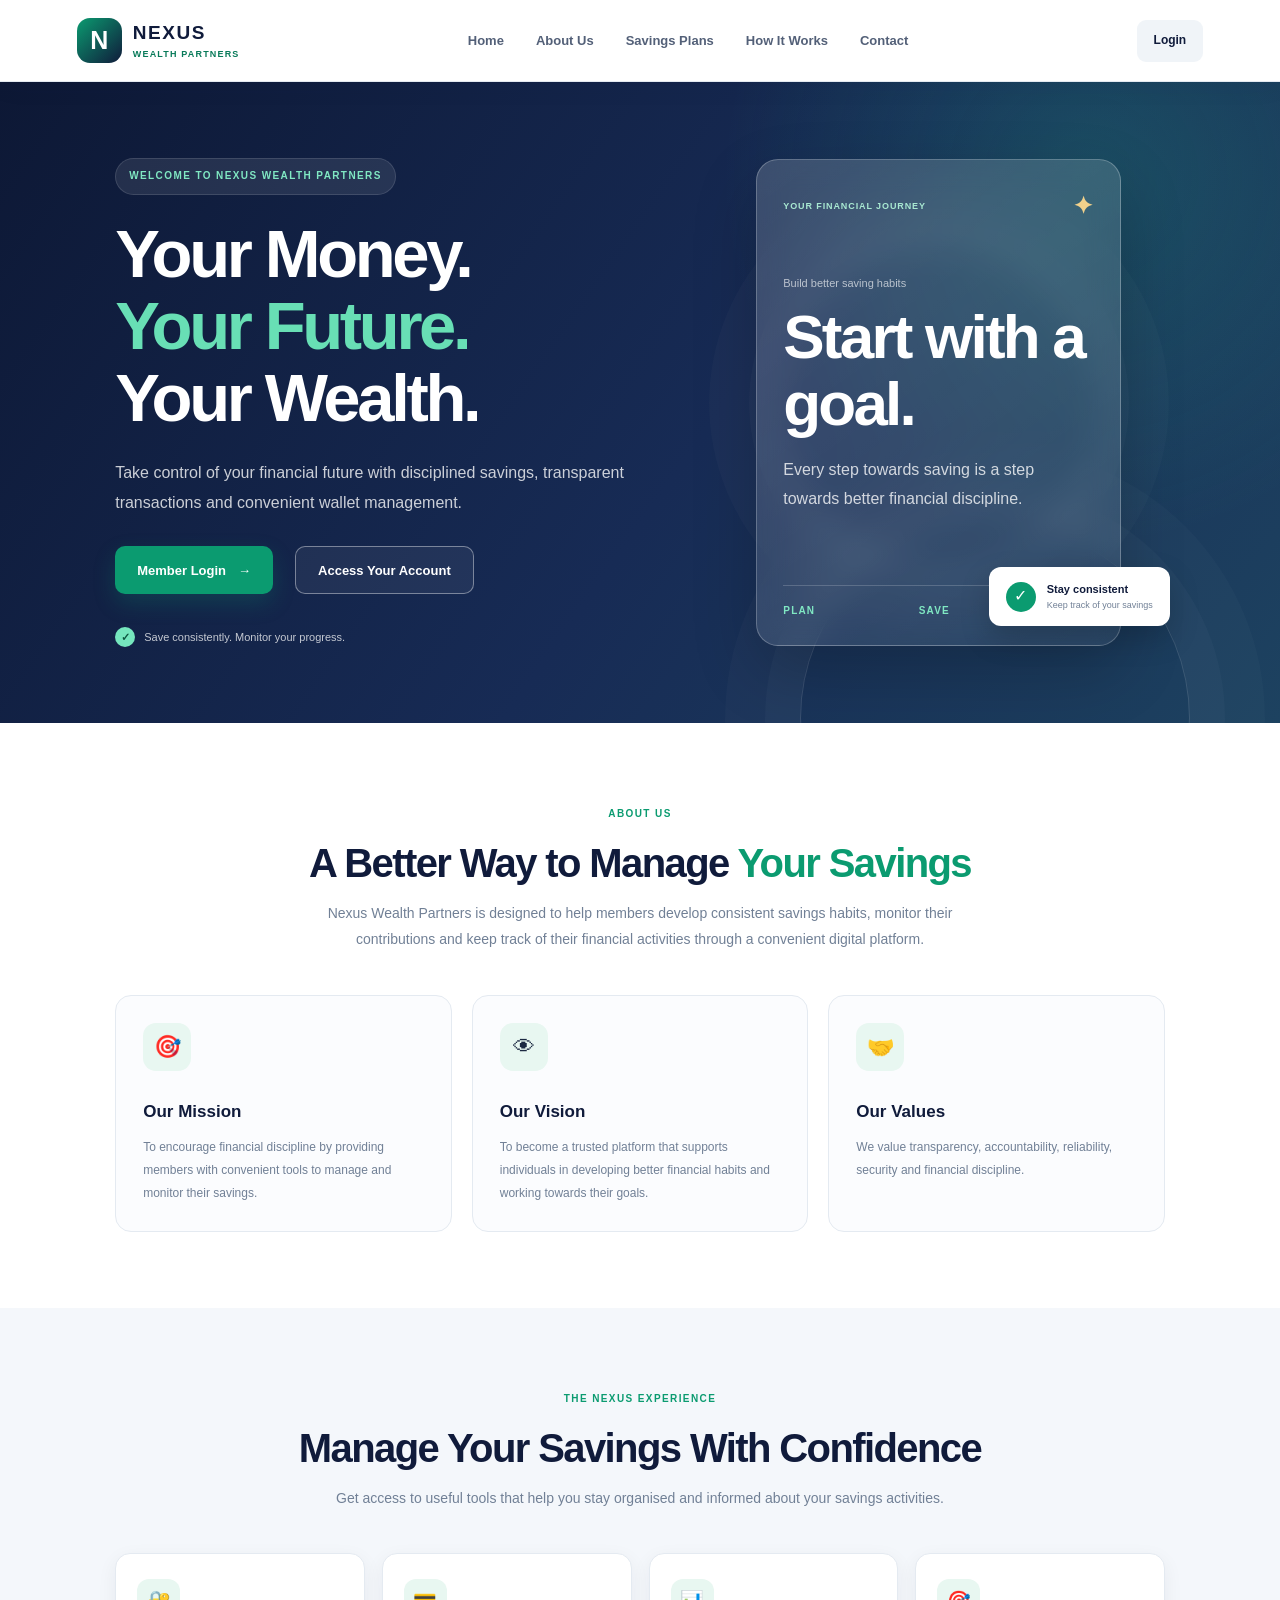
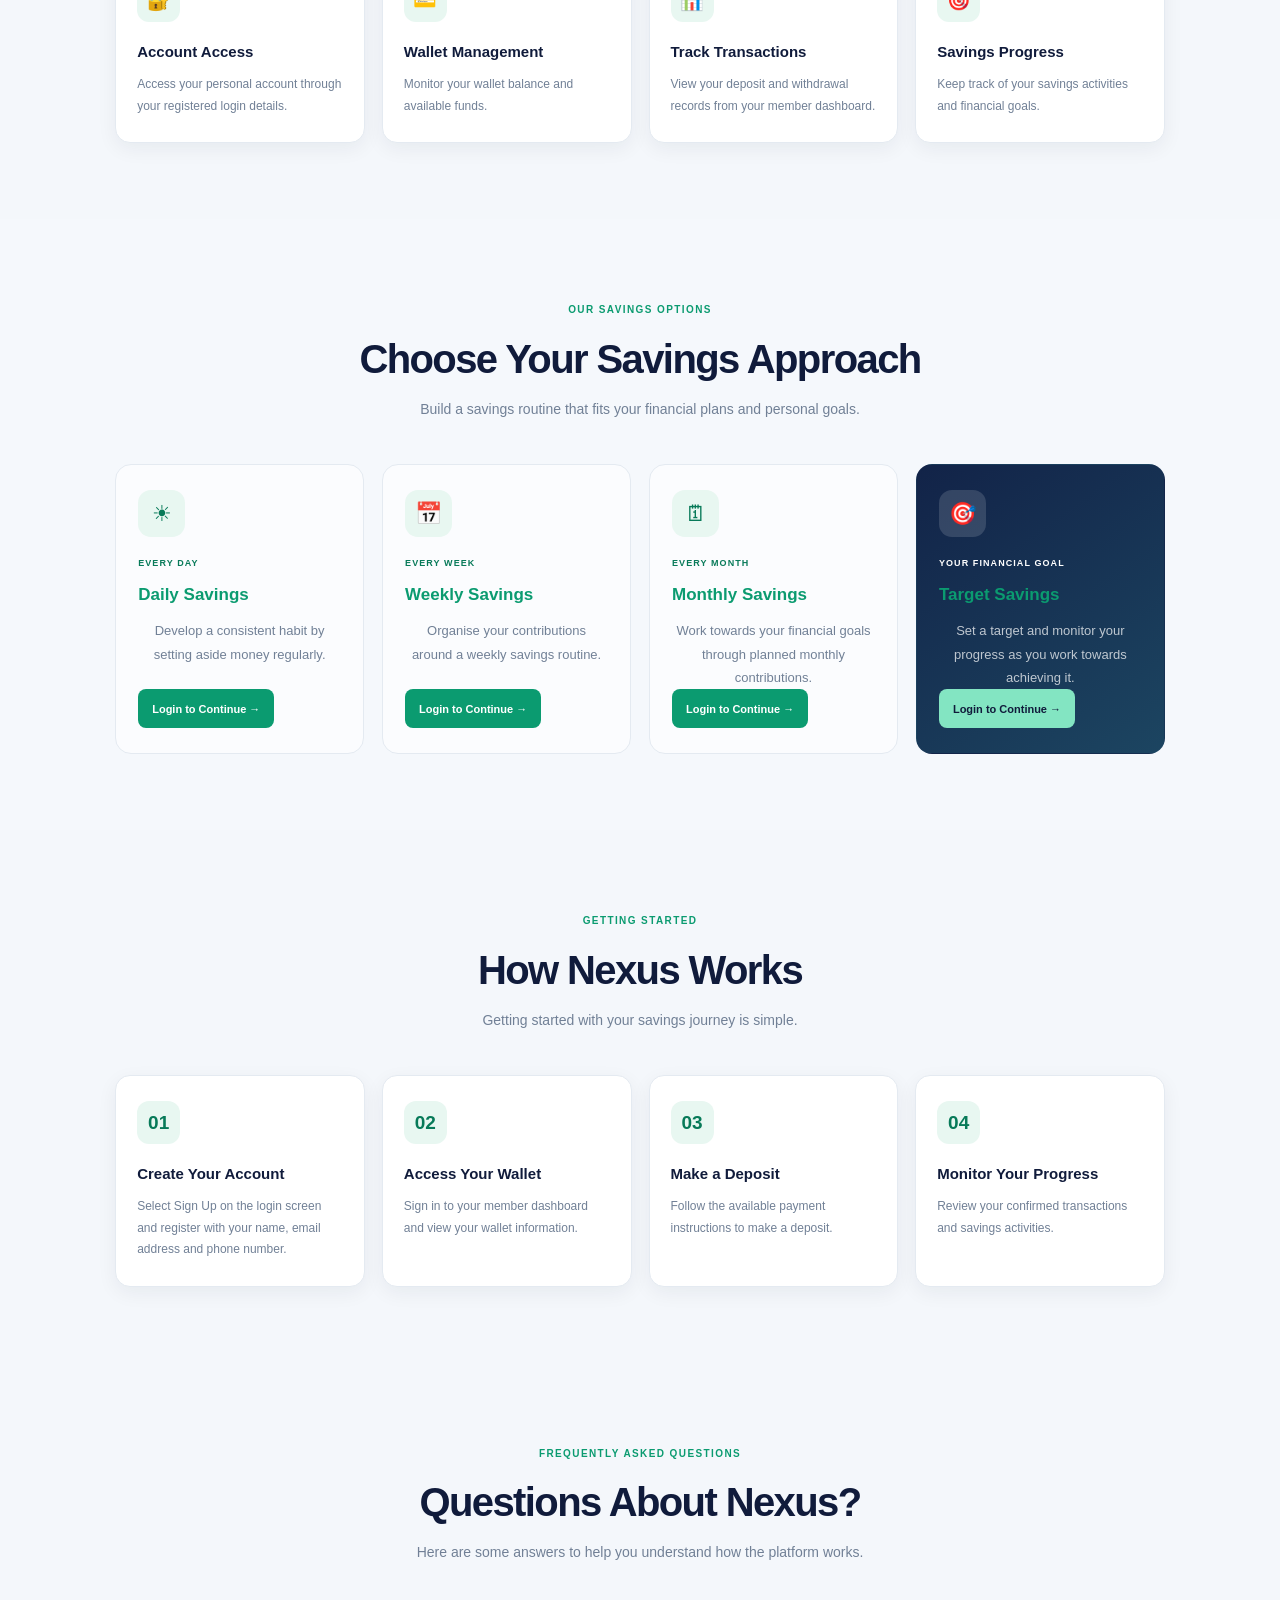
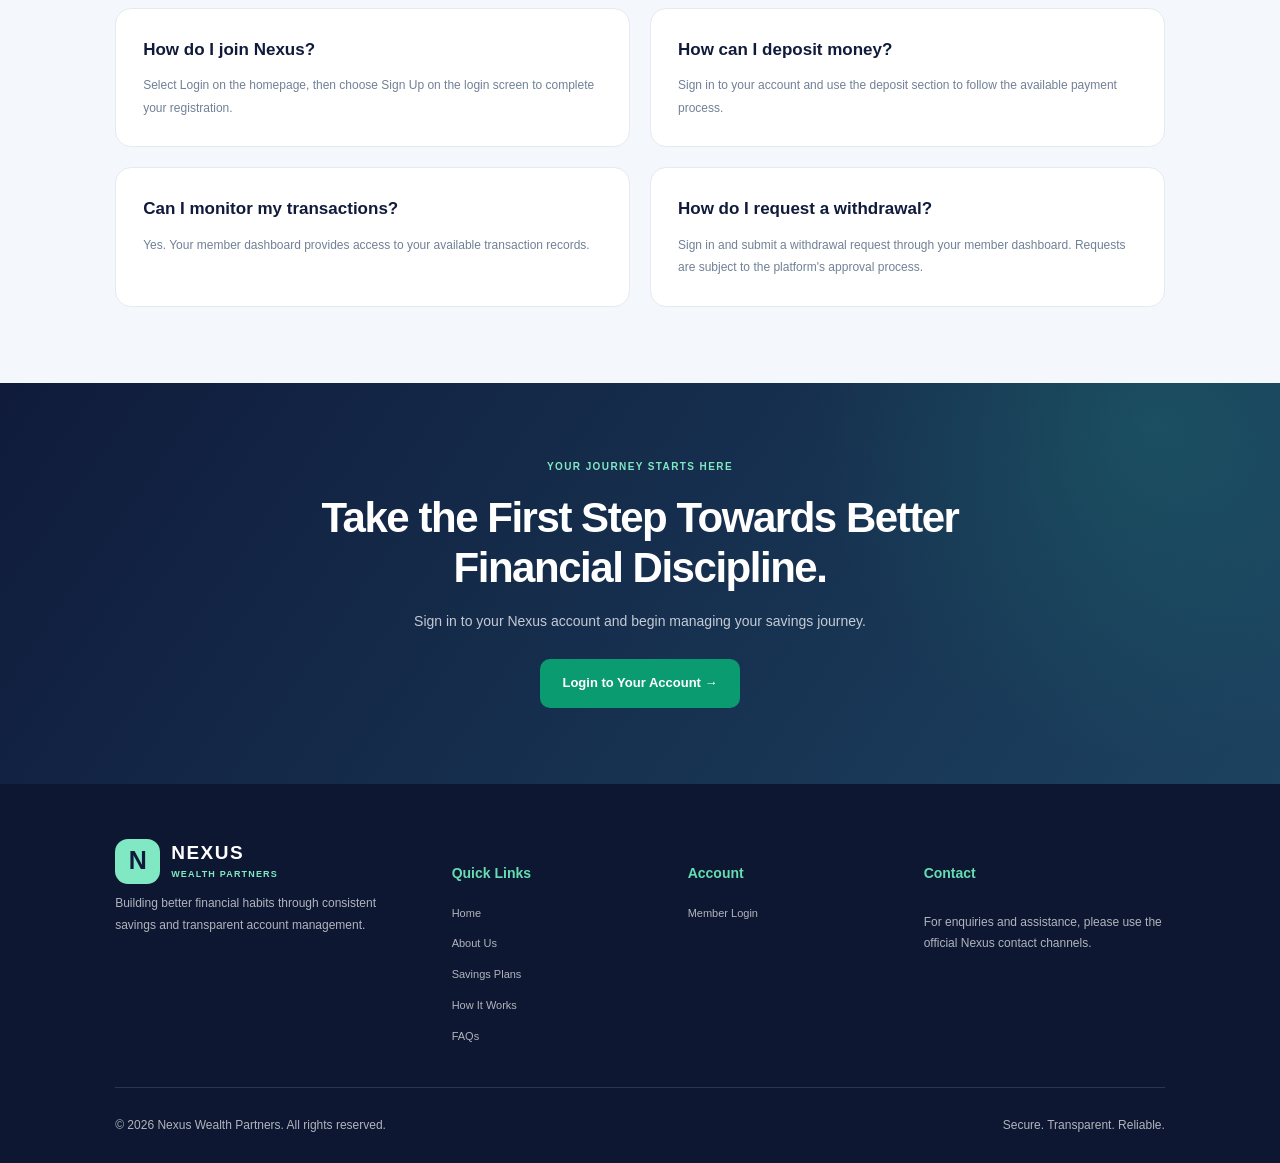
==== index.html @ 266c2ddf "Update index.html" ====
<!DOCTYPE html>
<html lang="en">

<head>
    <meta charset="UTF-8">
    <meta name="viewport" content="width=device-width, initial-scale=1.0">

    <meta name="description" content="Nexus Wealth Partners helps members develop disciplined savings habits, manage their wallets and monitor their financial progress.">

    <meta name="theme-color" content="#087443">

    <title>Nexus Wealth Partners | Build Your Financial Future</title>

    <link rel="stylesheet" href="style.css">
</head>

<body>

    <!-- HEADER -->

    <header id="websiteHeader" class="public-header">

        <div class="brand-area">

            <a href="#home" class="brand-logo">
                <span class="brand-symbol">N</span>

                <span class="brand-text">
                    <strong>NEXUS</strong>
                    <small>WEALTH PARTNERS</small>
                </span>
            </a>

        </div>

        <nav class="public-navigation" aria-label="Main Navigation">

            <ul>
                <li><a href="#home">Home</a></li>
                <li><a href="#about">About Us</a></li>
                <li><a href="#savings">Savings Plans</a></li>
                <li><a href="#how-it-works">How It Works</a></li>
                <li><a href="#contact">Contact</a></li>
            </ul>

        </nav>

        <div class="header-actions">

            <a href="account.html#login" class="header-login">
                Login
            </a>

        </div>

    </header>


    <main id="publicMain">

        <!-- HERO SECTION -->

        <section id="home" class="hero-section">

            <div class="hero-content">

                <span class="hero-label">
                    WELCOME TO NEXUS WEALTH PARTNERS
                </span>

                <h1>
                    Your Money.
                    <span>Your Future.</span>
                    Your Wealth.
                </h1>

                <p class="hero-description">
                    Take control of your financial future with
                    disciplined savings, transparent transactions
                    and convenient wallet management.
                </p>

                <div class="hero-actions">

                    <a href="account.html#login"
                       class="hero-primary-btn">
                        Member Login <span>→</span>
                    </a>

                    <a href="account.html#login"
                       class="hero-secondary-btn">
                        Access Your Account
                    </a>

                </div>

                <div class="hero-trust-text">
                    <span>✓</span>
                    Save consistently. Monitor your progress.
                </div>

            </div>


            <div class="hero-visual">

                <div class="hero-decoration"></div>

                <div class="hero-finance-card">

                    <div class="finance-card-top">
                        <span>YOUR FINANCIAL JOURNEY</span>
                        <span class="finance-card-icon">✦</span>
                    </div>

                    <div class="finance-card-main">

                        <span>Build better saving habits</span>

                        <h2>Start with a goal.</h2>

                        <p>
                            Every step towards saving is a step
                            towards better financial discipline.
                        </p>

                    </div>

                    <div class="finance-card-bottom">
                        <span>PLAN</span>
                        <span>SAVE</span>
                        <span>TRACK</span>
                    </div>

                </div>

                <div class="hero-floating-note">

                    <span>✓</span>

                    <div>
                        <strong>Stay consistent</strong>
                        <small>Keep track of your savings</small>
                    </div>

                </div>

            </div>

        </section>


        <!-- ABOUT US -->

        <section id="about" class="about-section">

            <div class="section-heading">

                <span class="section-label">ABOUT US</span>

                <h2>
                    A Better Way to Manage
                    <span>Your Savings</span>
                </h2>

                <p>
                    Nexus Wealth Partners is designed to help members
                    develop consistent savings habits, monitor their
                    contributions and keep track of their financial
                    activities through a convenient digital platform.
                </p>

            </div>


            <div class="about-content">

                <article class="about-feature">

                    <div class="feature-icon">🎯</div>

                    <h3>Our Mission</h3>

                    <p>
                        To encourage financial discipline by providing
                        members with convenient tools to manage and
                        monitor their savings.
                    </p>

                </article>


                <article class="about-feature">

                    <div class="feature-icon">👁</div>

                    <h3>Our Vision</h3>

                    <p>
                        To become a trusted platform that supports
                        individuals in developing better financial
                        habits and working towards their goals.
                    </p>

                </article>


                <article class="about-feature">

                    <div class="feature-icon">🤝</div>

                    <h3>Our Values</h3>

                    <p>
                        We value transparency, accountability,
                        reliability, security and financial discipline.
                    </p>

                </article>

            </div>

        </section>


        <!-- WHY CHOOSE NEXUS -->

        <section class="why-nexus-section">

            <div class="section-heading">

                <span class="section-label">
                    THE NEXUS EXPERIENCE
                </span>

                <h2>Manage Your Savings With Confidence</h2>

                <p>
                    Get access to useful tools that help you stay
                    organised and informed about your savings activities.
                </p>

            </div>


            <div class="benefits-grid">

                <article class="benefit-card">
                    <span>🔐</span>
                    <h3>Account Access</h3>
                    <p>
                        Access your personal account through your
                        registered login details.
                    </p>
                </article>


                <article class="benefit-card">
                    <span>💳</span>
                    <h3>Wallet Management</h3>
                    <p>
                        Monitor your wallet balance and available funds.
                    </p>
                </article>


                <article class="benefit-card">
                    <span>📊</span>
                    <h3>Track Transactions</h3>
                    <p>
                        View your deposit and withdrawal records
                        from your member dashboard.
                    </p>
                </article>


                <article class="benefit-card">
                    <span>🎯</span>
                    <h3>Savings Progress</h3>
                    <p>
                        Keep track of your savings activities and
                        financial goals.
                    </p>
                </article>

            </div>

        </section>


        <!-- SAVINGS PLANS -->

        <section id="savings" class="savings-section">

            <div class="section-heading">

                <span class="section-label">
                    OUR SAVINGS OPTIONS
                </span>

                <h2>Choose Your Savings Approach</h2>

                <p>
                    Build a savings routine that fits your financial
                    plans and personal goals.
                </p>

            </div>


            <div class="savings-plans-grid">

                <article class="savings-plan-card">

                    <div class="plan-icon">☀</div>

                    <span class="plan-frequency">EVERY DAY</span>

                    <h3>Daily Savings</h3>

                    <p>
                        Develop a consistent habit by setting aside
                        money regularly.
                    </p>

                    <a href="account.html#login">
                        Login to Continue →
                    </a>

                </article>


                <article class="savings-plan-card">

                    <div class="plan-icon">📅</div>

                    <span class="plan-frequency">EVERY WEEK</span>

                    <h3>Weekly Savings</h3>

                    <p>
                        Organise your contributions around a
                        weekly savings routine.
                    </p>

                    <a href="account.html#login">
                        Login to Continue →
                    </a>

                </article>


                <article class="savings-plan-card">

                    <div class="plan-icon">🗓</div>

                    <span class="plan-frequency">EVERY MONTH</span>

                    <h3>Monthly Savings</h3>

                    <p>
                        Work towards your financial goals through
                        planned monthly contributions.
                    </p>

                    <a href="account.html#login">
                        Login to Continue →
                    </a>

                </article>


                <article class="savings-plan-card featured-plan">

                    <div class="plan-icon">🎯</div>

                    <span class="plan-frequency">
                        YOUR FINANCIAL GOAL
                    </span>

                    <h3>Target Savings</h3>

                    <p>
                        Set a target and monitor your progress
                        as you work towards achieving it.
                    </p>

                    <a href="account.html#login">
                        Login to Continue →
                    </a>

                </article>

            </div>

        </section>


        <!-- HOW IT WORKS -->

        <section id="how-it-works" class="why-nexus-section">

            <div class="section-heading">

                <span class="section-label">GETTING STARTED</span>

                <h2>How Nexus Works</h2>

                <p>
                    Getting started with your savings journey
                    is simple.
                </p>

            </div>


            <div class="benefits-grid">

                <article class="benefit-card">
                    <span>01</span>
                    <h3>Create Your Account</h3>
                    <p>
                        Select Sign Up on the login screen and
                        register with your name, email address
                        and phone number.
                    </p>
                </article>


                <article class="benefit-card">
                    <span>02</span>
                    <h3>Access Your Wallet</h3>
                    <p>
                        Sign in to your member dashboard and
                        view your wallet information.
                    </p>
                </article>


                <article class="benefit-card">
                    <span>03</span>
                    <h3>Make a Deposit</h3>
                    <p>
                        Follow the available payment instructions
                        to make a deposit.
                    </p>
                </article>


                <article class="benefit-card">
                    <span>04</span>
                    <h3>Monitor Your Progress</h3>
                    <p>
                        Review your confirmed transactions and
                        savings activities.
                    </p>
                </article>

            </div>

        </section>


        <!-- FAQ SECTION -->

        <section id="faq" class="about-section">

            <div class="section-heading">

                <span class="section-label">
                    FREQUENTLY ASKED QUESTIONS
                </span>

                <h2>Questions About Nexus?</h2>

                <p>
                    Here are some answers to help you understand
                    how the platform works.
                </p>

            </div>


            <div class="about-content">

                <article class="about-feature">
                    <h3>How do I join Nexus?</h3>
                    <p>
                        Select Login on the homepage, then choose
                        Sign Up on the login screen to complete
                        your registration.
                    </p>
                </article>


                <article class="about-feature">
                    <h3>How can I deposit money?</h3>
                    <p>
                        Sign in to your account and use the deposit
                        section to follow the available payment process.
                    </p>
                </article>


                <article class="about-feature">
                    <h3>Can I monitor my transactions?</h3>
                    <p>
                        Yes. Your member dashboard provides access
                        to your available transaction records.
                    </p>
                </article>


                <article class="about-feature">
                    <h3>How do I request a withdrawal?</h3>
                    <p>
                        Sign in and submit a withdrawal request
                        through your member dashboard. Requests
                        are subject to the platform's approval process.
                    </p>
                </article>

            </div>

        </section>


        <!-- FINAL CALL TO ACTION -->

        <section class="final-cta-section">

            <span class="section-label">
                YOUR JOURNEY STARTS HERE
            </span>

            <h2>
                Take the First Step Towards
                Better Financial Discipline.
            </h2>

            <p>
                Sign in to your Nexus account and begin managing
                your savings journey.
            </p>

            <a href="account.html#login" class="cta-button">
                Login to Your Account →
            </a>

        </section>

    </main>


    <!-- FOOTER -->

    <footer id="websiteFooter" class="public-footer">

        <div class="footer-main">

            <div class="footer-brand">

                <a href="#home" class="brand-logo footer-logo">

                    <span class="brand-symbol">N</span>

                    <span class="brand-text">
                        <strong>NEXUS</strong>
                        <small>WEALTH PARTNERS</small>
                    </span>

                </a>

                <p>
                    Building better financial habits through
                    consistent savings and transparent account
                    management.
                </p>

            </div>


            <div class="footer-links">

                <h3>Quick Links</h3>

                <a href="#home">Home</a>
                <a href="#about">About Us</a>
                <a href="#savings">Savings Plans</a>
                <a href="#how-it-works">How It Works</a>
                <a href="#faq">FAQs</a>

            </div>


            <div class="footer-links">

                <h3>Account</h3>

                <a href="account.html#login">Member Login</a>

            </div>


            <div class="footer-links">

                <h3 id="contact">Contact</h3>

                <p>
                    For enquiries and assistance, please use
                    the official Nexus contact channels.
                </p>

            </div>

        </div>


        <div class="footer-bottom">

            <p>
                &copy; 2026 Nexus Wealth Partners.
                All rights reserved.
            </p>

            <p>Secure. Transparent. Reliable.</p>

        </div>

    </footer>

</body>
</html>
---- style.css ----
/* =========================================================
   NEXUS WEALTH PARTNERS
   COMPLETE ORGANIZED RESPONSIVE STYLESHEET
========================================================= */


/* =========================================================
   1. GLOBAL VARIABLES
========================================================= */

:root {
    --navy: #101b3b;
    --navy-2: #172852;
    --navy-3: #223967;

    --green: #0b9b70;
    --green-dark: #087a59;
    --green-soft: #e8f7f1;

    --gold: #d7ad5b;

    --page: #f4f7fb;
    --white: #ffffff;
    --ink: #1c2942;
    --muted: #718096;
    --line: #e4eaf1;
    --danger: #d94b55;

    --shadow: 0 14px 38px rgba(16, 27, 59, .08);
    --shadow-soft: 0 6px 20px rgba(16, 27, 59, .06);

    --radius: 18px;
}


/* =========================================================
   2. GLOBAL RESET AND BASE STYLES
========================================================= */

*,
*::before,
*::after {
    box-sizing: border-box;
    margin: 0;
    padding: 0;
}

html {
    width: 100%;
    max-width: 100%;
    scroll-behavior: smooth;
    scroll-padding-top: 100px;
    overflow-x: hidden;
}

body {
    width: 100%;
    max-width: 100%;
    min-width: 320px;

    font-family: Inter, "Segoe UI", Arial, sans-serif;
    color: var(--ink);
    background: var(--page);
    line-height: 1.65;

    overflow-x: hidden;
}

a {
    color: inherit;
    text-decoration: none;
}

button,
input,
select,
textarea {
    font: inherit;
}

button {
    cursor: pointer;
    border: 0;
}

button:disabled {
    opacity: .6;
    cursor: not-allowed;
}

img {
    max-width: 100%;
}

ul {
    padding-left: 20px;
}

:focus-visible {
    outline: 3px solid rgba(11, 155, 112, .28);
    outline-offset: 2px;
}


/* =========================================================
   3. PUBLIC WEBSITE HEADER
========================================================= */

#websiteHeader {
    position: sticky;
    top: 0;
    z-index: 1000;

    display: flex;
    align-items: center;
    justify-content: space-between;

    width: 100%;
    min-height: 82px;
    padding: 14px clamp(20px, 6vw, 88px);

    gap: 28px;

    background: rgba(255, 255, 255, .96);
    border-bottom: 1px solid rgba(228, 234, 241, .9);
    box-shadow: 0 5px 24px rgba(16, 27, 59, .045);

    backdrop-filter: blur(14px);
}

#websiteHeader > div:first-child {
    flex: 0 0 auto;
}

#websiteHeader h1 {
    color: var(--navy);
    font-size: clamp(17px, 2vw, 22px);
    line-height: 1.2;
    font-weight: 850;
    letter-spacing: .035em;
}

#websiteHeader p {
    margin: 5px 0 0;
    color: var(--green);
    font-size: 11px;
    font-weight: 700;
    letter-spacing: .045em;
}

#websiteHeader nav ul {
    display: flex;
    align-items: center;
    gap: clamp(14px, 2.5vw, 32px);

    list-style: none;
    padding: 0;
}

#websiteHeader nav a {
    color: #536078;
    font-size: 13px;
    font-weight: 700;
    transition: color .2s ease;
}

#websiteHeader nav a:hover {
    color: var(--green);
}


/* =========================================================
   3A. NEXUS PUBLIC HOMEPAGE - COMPLETE DESIGN
========================================================= */

/* PUBLIC HEADER */

#websiteHeader.public-header {
    position: sticky;
    top: 0;
    z-index: 1000;

    display: flex;
    align-items: center;
    justify-content: space-between;

    width: 100%;
    min-height: 82px;
    padding: 12px clamp(18px, 6vw, 90px);

    gap: 25px;

    background: rgba(255, 255, 255, .97);
    border-bottom: 1px solid var(--line);
    box-shadow: 0 5px 24px rgba(16, 27, 59, .05);

    backdrop-filter: blur(14px);
}

.brand-area,
.brand-logo {
    display: flex;
    align-items: center;
}

.brand-logo {
    gap: 11px;
    flex-shrink: 0;
}

.brand-symbol {
    display: flex;
    align-items: center;
    justify-content: center;

    width: 45px;
    height: 45px;

    color: white;
    background: linear-gradient(135deg, var(--green), var(--navy));

    border-radius: 13px;

    font-size: 25px;
    font-weight: 900;
}

.brand-text {
    display: flex;
    flex-direction: column;
    line-height: 1.15;
}

.brand-text strong {
    color: var(--navy);
    font-size: 19px;
    font-weight: 900;
    letter-spacing: .08em;
}

.brand-text small {
    margin-top: 5px;
    color: var(--green-dark);
    font-size: 9px;
    font-weight: 800;
    letter-spacing: .13em;
}

.public-navigation {
    display: flex;
    align-items: center;
}

.public-navigation ul {
    display: flex;
    align-items: center;
    gap: clamp(13px, 2vw, 27px);

    padding: 0;
    margin: 0;
    list-style: none;
}

.public-navigation a {
    color: #536078;
    font-size: 12px;
    font-weight: 750;
    transition: color .2s ease;
}

.public-navigation a:hover {
    color: var(--green);
}

.header-actions {
    display: flex;
    align-items: center;
    gap: 10px;
}

.header-actions a {
    display: inline-flex;
    align-items: center;
    justify-content: center;

    min-height: 42px;
    padding: 10px 17px;

    border-radius: 9px;

    font-size: 12px;
    font-weight: 800;

    transition: .2s ease;
}

.header-login {
    color: var(--navy);
    background: #f0f4f8;
}

.header-register {
    color: white;
    background: var(--green);
    box-shadow: 0 5px 15px rgba(11, 155, 112, .18);
}

.header-register:hover {
    background: var(--green-dark);
    transform: translateY(-2px);
}

/* HERO */

#publicMain {
    width: 100%;
}

#publicMain > .hero-section {
    position: relative;
    isolation: isolate;
    overflow: hidden;

    display: grid;
    grid-template-columns: minmax(0, 1.1fr) minmax(300px, .9fr);

    align-items: center;

    gap: 45px;

    min-height: 590px;
    padding: 80px clamp(25px, 9vw, 140px);

    background:
        radial-gradient(circle at 85% 15%, rgba(36, 190, 143, .2), transparent 30%),
        linear-gradient(125deg, #0d1835, #172b55 55%, #1d4260);
}

.hero-content {
    position: relative;
    z-index: 2;
    max-width: 650px;
}

.hero-label,
.section-label {
    display: inline-block;

    color: var(--green);
    font-size: 10px;
    font-weight: 900;
    letter-spacing: .14em;
}

.hero-label {
    padding: 9px 13px;
    margin-bottom: 23px;

    color: #80e8c3;
    background: rgba(255, 255, 255, .09);

    border: 1px solid rgba(255, 255, 255, .12);
    border-radius: 30px;
}

.hero-content h1 {
    color: white;
    font-size: clamp(39px, 5.3vw, 67px);
    line-height: 1.08;
    letter-spacing: -.05em;
    font-weight: 900;
}

.hero-content h1 span {
    display: block;
    color: #68dfb5;
}

.hero-description {
    max-width: 550px;
    margin: 23px 0 28px;

    color: rgba(255, 255, 255, .76);
    font-size: 15px;
    line-height: 1.9;
}

.hero-actions {
    display: flex;
    flex-wrap: wrap;
    gap: 12px;
}

.hero-actions a {
    display: inline-flex;
    align-items: center;
    justify-content: center;

    min-height: 49px;
    padding: 12px 21px;

    border-radius: 10px;

    font-size: 13px;
    font-weight: 850;

    transition: .2s ease;
}

.hero-primary-btn {
    color: white;
    background: var(--green);
    box-shadow: 0 8px 20px rgba(11, 155, 112, .25);
}

.hero-primary-btn span {
    margin-left: 12px;
}

.hero-secondary-btn {
    color: white;
    background: rgba(255, 255, 255, .07);
    border: 1px solid rgba(255, 255, 255, .35);
}

.hero-actions a:hover {
    transform: translateY(-3px);
}

.hero-trust-text {
    display: flex;
    align-items: center;
    gap: 9px;

    margin-top: 25px;

    color: rgba(255, 255, 255, .75);
    font-size: 11px;
}

.hero-trust-text span {
    display: grid;
    place-items: center;

    width: 20px;
    height: 20px;

    color: #0c543e;
    background: #75e6bd;
    border-radius: 50%;

    font-weight: 900;
}

.hero-visual {
    position: relative;

    display: flex;
    align-items: center;
    justify-content: center;

    min-height: 350px;
}

.hero-decoration {
    position: absolute;

    width: 310px;
    height: 310px;

    border: 1px solid rgba(255, 255, 255, .13);
    border-radius: 50%;

    box-shadow:
        0 0 0 35px rgba(255, 255, 255, .025),
        0 0 0 75px rgba(255, 255, 255, .018);
}

.hero-finance-card {
    position: relative;
    z-index: 2;

    width: min(100%, 365px);
    padding: 26px;

    color: white;
    background: linear-gradient(145deg, rgba(255,255,255,.17), rgba(255,255,255,.07));

    border: 1px solid rgba(255,255,255,.25);
    border-radius: 22px;

    box-shadow: 0 25px 65px rgba(0,0,0,.2);
    backdrop-filter: blur(15px);
}

.finance-card-top,
.finance-card-bottom {
    display: flex;
    align-items: center;
    justify-content: space-between;
    gap: 10px;
}

.finance-card-top {
    color: #a9e9d2;
    font-size: 9px;
    font-weight: 850;
    letter-spacing: .1em;
}

.finance-card-icon {
    color: #f2d18b;
    font-size: 24px;
}

.finance-card-main {
    padding: 43px 0;
}

.finance-card-main > span {
    color: rgba(255,255,255,.65);
    font-size: 11px;
}

.finance-card-main h2 {
    margin: 9px 0;
    color: white;
    font-size: 27px;
}

.finance-card-main p {
    color: rgba(255,255,255,.72);
    font-size: 12px;
    line-height: 1.8;
}

.finance-card-bottom {
    padding-top: 17px;
    border-top: 1px solid rgba(255,255,255,.18);

    color: #80e8c3;
    font-size: 10px;
    font-weight: 850;
    letter-spacing: .12em;
}

.hero-floating-note {
    position: absolute;
    z-index: 3;

    right: -5px;
    bottom: 20px;

    display: flex;
    align-items: center;
    gap: 11px;

    padding: 13px 17px;

    color: var(--navy);
    background: white;

    border-radius: 12px;
    box-shadow: 0 12px 30px rgba(0,0,0,.18);
}

.hero-floating-note > span {
    display: grid;
    place-items: center;

    width: 30px;
    height: 30px;

    color: white;
    background: var(--green);
    border-radius: 50%;
}

.hero-floating-note div {
    display: flex;
    flex-direction: column;
}

.hero-floating-note strong {
    font-size: 11px;
}

.hero-floating-note small {
    color: var(--muted);
    font-size: 9px;
}

/* SHARED SECTION HEADINGS */

#publicMain > section:not(.hero-section) {
    padding: 85px clamp(22px, 9vw, 140px);
}

.section-heading {
    max-width: 760px;
    margin: 0 auto 42px;
    text-align: center;
}

.section-heading h2 {
    margin: 13px 0;

    color: var(--navy);
    font-size: clamp(27px, 3.5vw, 40px);
    line-height: 1.2;
    letter-spacing: -.04em;
}

.section-heading h2 span {
    color: var(--green);
}

.section-heading p {
    max-width: 680px;
    margin: 0 auto;

    color: var(--muted);
    font-size: 14px;
    line-height: 1.9;
}

/* ABOUT */

.about-section {
    background: white;
}

.about-content {
    display: grid;
    grid-template-columns: repeat(3, minmax(0, 1fr));
    gap: 20px;
}

.about-feature {
    padding: 27px;

    background: #fbfcfe;
    border: 1px solid var(--line);
    border-radius: 16px;

    transition: .2s ease;
}

.about-feature:hover {
    transform: translateY(-5px);
    box-shadow: var(--shadow-soft);
}

.feature-icon {
    display: grid;
    place-items: center;

    width: 48px;
    height: 48px;
    margin-bottom: 19px;

    background: var(--green-soft);
    border-radius: 13px;

    font-size: 22px;
}

.about-feature h3 {
    margin-bottom: 10px;
    color: var(--navy);
    font-size: 17px;
}

.about-feature p {
    margin: 0;
    color: var(--muted);
    font-size: 12px;
    line-height: 1.9;
}

/* WHY CHOOSE NEXUS AND HOW IT WORKS */

.why-nexus-section {
    background: #f4f7fb;
}

.benefits-grid {
    display: grid;
    grid-template-columns: repeat(4, minmax(0, 1fr));
    gap: 17px;
}

.benefit-card {
    padding: 25px 21px;

    background: white;
    border: 1px solid var(--line);
    border-radius: 15px;

    box-shadow: var(--shadow-soft);
    transition: .2s ease;
}

.benefit-card:hover {
    transform: translateY(-5px);
    box-shadow: var(--shadow);
}

.benefit-card > span {
    display: grid;
    place-items: center;

    width: 43px;
    height: 43px;
    margin-bottom: 18px;

    color: var(--green-dark);
    background: var(--green-soft);
    border-radius: 12px;

    font-size: 19px;
    font-weight: 900;
}

.benefit-card h3 {
    margin-bottom: 9px;
    color: var(--navy);
    font-size: 15px;
}

.benefit-card p {
    margin: 0;
    color: var(--muted);
    font-size: 12px;
    line-height: 1.8;
}

/* SAVINGS PLANS */

.savings-section {
    background: white;
}

.savings-plans-grid {
    display: grid;
    grid-template-columns: repeat(4, minmax(0, 1fr));
    gap: 18px;
}

.savings-plan-card {
    display: flex;
    flex-direction: column;
    align-items: flex-start;

    min-width: 0;
    min-height: 285px;
    padding: 25px 22px;

    background: #fbfcfe;
    border: 1px solid var(--line);
    border-radius: 16px;

    transition: .22s ease;
}

.savings-plan-card:hover {
    transform: translateY(-6px);
    box-shadow: var(--shadow);
}

.plan-icon {
    display: grid;
    place-items: center;

    width: 47px;
    height: 47px;
    margin-bottom: 19px;

    color: var(--green-dark);
    background: var(--green-soft);
    border-radius: 13px;

    font-size: 22px;
}

.plan-frequency {
    color: var(--green-dark);
    font-size: 9px;
    font-weight: 900;
    letter-spacing: .12em;
}

.savings-plan-card h3 {
    margin: 10px 0;
    color: var(--navy);
    font-size: 17px;
}

.savings-plan-card p {
    flex: 1;
    margin: 0 0 20px;

    color: var(--muted);
    font-size: 12px;
    line-height: 1.8;
}

.savings-plan-card > a {
    display: inline-flex;
    align-items: center;
    justify-content: center;

    min-height: 39px;
    padding: 9px 14px;

    color: white;
    background: var(--green);
    border-radius: 8px;

    font-size: 11px;
    font-weight: 800;
}

.savings-plan-card > a:hover {
    background: var(--green-dark);
}

.featured-plan {
    background: linear-gradient(145deg, #122348, #1c4561);
    border-color: transparent;
}

.featured-plan .plan-frequency,
.featured-plan h3,
.featured-plan p {
    color: white;
}

.featured-plan p {
    color: rgba(255,255,255,.72);
}

.featured-plan .plan-icon {
    color: white;
    background: rgba(255,255,255,.14);
}

.featured-plan > a {
    color: var(--navy);
    background: #83e5c2;
}

/* FAQ */

#faq {
    background: #f4f7fb;
}

#faq .about-content {
    grid-template-columns: repeat(2, minmax(0, 1fr));
}

#faq .about-feature {
    background: white;
}

/* FINAL CALL TO ACTION */

#publicMain > .final-cta-section {
    display: flex;
    flex-direction: column;
    align-items: center;

    text-align: center;

    background:
        radial-gradient(circle at 90% 10%, rgba(36,190,143,.17), transparent 28%),
        linear-gradient(125deg, #101b3b, #1c4260);
}

.final-cta-section .section-label {
    color: #80e8c3;
}

.final-cta-section h2 {
    max-width: 750px;
    margin: 17px 0;

    color: white;
    font-size: clamp(27px, 4vw, 42px);
    line-height: 1.2;
}

.final-cta-section p {
    max-width: 600px;
    margin-bottom: 25px;

    color: rgba(255,255,255,.75);
    font-size: 14px;
}

.cta-button {
    display: inline-flex;
    align-items: center;
    justify-content: center;

    min-height: 49px;
    padding: 13px 22px;

    color: white;
    background: var(--green);
    border-radius: 10px;

    font-size: 13px;
    font-weight: 850;

    transition: .2s ease;
}

.cta-button:hover {
    transform: translateY(-3px);
    background: var(--green-dark);
}

/* PUBLIC FOOTER */

#websiteFooter.public-footer {
    padding: 55px clamp(22px, 9vw, 140px) 20px;
    color: white;
    background: #0d1732;
    text-align: left;
}

.footer-main {
    display: grid;
    grid-template-columns: 1.5fr 1fr 1fr 1.2fr;
    gap: 35px;

    max-width: 1300px;
    margin: 0 auto 40px;
}

.footer-logo .brand-text strong {
    color: white;
}

.footer-logo .brand-text small {
    color: #80e8c3;
}

.footer-logo .brand-symbol {
    color: var(--navy);
    background: #80e8c3;
}

.footer-brand > p {
    max-width: 300px;
    margin-top: 18px;

    color: rgba(255,255,255,.62);
    font-size: 12px;
    line-height: 1.9;
}

.footer-links {
    display: flex;
    flex-direction: column;
    align-items: flex-start;
    gap: 11px;
}

.footer-links h3 {
    margin: 0 0 8px;
    color: #80e8c3;
    font-size: 14px;
}

.footer-links a,
.footer-links p {
    color: rgba(255,255,255,.68);
    font-size: 11px;
    line-height: 1.8;
}

.footer-links a:hover {
    color: #80e8c3;
}

.footer-bottom {
    display: flex;
    justify-content: space-between;
    flex-wrap: wrap;
    gap: 10px;

    max-width: 1300px;
    margin: 0 auto;
    padding-top: 20px;

    border-top: 1px solid rgba(255,255,255,.13);
}

.footer-bottom p {
    margin: 0;
    color: rgba(255,255,255,.55);
    font-size: 10px;
}

/* PUBLIC HOMEPAGE TABLET */

@media screen and (max-width: 1050px) {

    #websiteHeader.public-header {
        flex-wrap: wrap;
        gap: 15px 20px;
    }

    .public-navigation {
        order: 3;
        width: 100%;
        justify-content: center;
    }

    .public-navigation ul {
        flex-wrap: wrap;
        justify-content: center;
    }

    .hero-section {
        gap: 25px;
    }

    .benefits-grid,
    .savings-plans-grid {
        grid-template-columns: repeat(2, minmax(0, 1fr));
    }

    .footer-main {
        grid-template-columns: repeat(2, minmax(0, 1fr));
    }
}

/* PUBLIC HOMEPAGE MOBILE */

@media screen and (max-width: 700px) {

    #websiteHeader.public-header {
        position: relative;

        display: flex;
        flex-direction: column;
        align-items: stretch;

        gap: 14px;
        padding: 17px 16px;
    }

    .brand-area {
        justify-content: center;
    }

    .public-navigation {
        order: initial;

        display: block;
        width: 100%;

        overflow-x: auto;
        -webkit-overflow-scrolling: touch;
    }

    .public-navigation ul {
        flex-wrap: nowrap;
        justify-content: flex-start;

        width: max-content;
        min-width: 100%;
        gap: 21px;
    }

    .public-navigation a {
        white-space: nowrap;
        font-size: 11px;
    }

    .header-actions {
        width: 100%;
    }

    .header-actions a {
        flex: 1;
    }

    #publicMain > .hero-section {
        grid-template-columns: 1fr;
        gap: 25px;

        min-height: auto;
        padding: 60px 22px;
    }

    .hero-content {
        text-align: center;
    }

    .hero-content h1 {
        font-size: clamp(38px, 10vw, 49px);
    }

    .hero-description {
        font-size: 13px;
    }

    .hero-actions {
        flex-direction: column;
    }

    .hero-actions a {
        width: 100%;
    }

    .hero-trust-text {
        justify-content: center;
    }

    .hero-visual {
        min-height: 310px;
        margin-top: 10px;
    }

    .hero-finance-card {
        width: min(100%, 330px);
        padding: 22px;
    }

    .hero-floating-note {
        right: 0;
        bottom: 0;
    }

    #publicMain > section:not(.hero-section) {
        padding: 58px 20px;
    }

    .section-heading {
        margin-bottom: 30px;
    }

    .about-content,
    #faq .about-content {
        grid-template-columns: 1fr;
        gap: 14px;
    }

    .benefits-grid,
    .savings-plans-grid {
        grid-template-columns: 1fr;
        gap: 14px;
    }

    .savings-plan-card {
        min-height: 250px;
    }

    #websiteFooter.public-footer {
        padding: 45px 22px 20px;
    }

    .footer-main {
        grid-template-columns: 1fr;
        gap: 28px;
    }

    .footer-bottom {
        flex-direction: column;
        text-align: center;
    }
}

/* VERY SMALL PHONES */

@media screen and (max-width: 390px) {

    .brand-text strong {
        font-size: 17px;
    }

    .brand-symbol {
        width: 40px;
        height: 40px;
    }

    .hero-content h1 {
        font-size: 35px;
    }

    .hero-floating-note {
        right: -5px;
        padding: 10px;
    }

    .hero-floating-note small {
        font-size: 8px;
    }
}


/* =========================================================
   4. GENERAL WEBSITE CONTENT
========================================================= */

main {
    width: 100%;
    min-height: 500px;
}

main > section:not(.auth-screen):not(#memberDashboard) {
    padding: 76px clamp(22px, 9vw, 140px);
}

main h2 {
    color: var(--navy);
    font-size: clamp(25px, 3vw, 34px);
    line-height: 1.2;
    letter-spacing: -.035em;
    margin-bottom: 18px;
}

main h3 {
    color: var(--navy);
    margin-bottom: 10px;
}

main p {
    color: var(--muted);
    margin-bottom: 14px;
}


/* =========================================================
   5. HOMEPAGE HERO
========================================================= */

#home {
    position: relative;
    isolation: isolate;
    overflow: hidden;

    display: flex;
    flex-direction: column;
    align-items: flex-start;
    justify-content: center;

    min-height: 510px;

    background:
        radial-gradient(
            circle at 82% 20%,
            rgba(36, 190, 143, .22),
            transparent 30%
        ),
        radial-gradient(
            circle at 92% 90%,
            rgba(215, 173, 91, .14),
            transparent 26%
        ),
        linear-gradient(
            125deg,
            #0d1835 0%,
            #172b55 55%,
            #1d4260 100%
        );
}

#home::after {
    content: "";

    position: absolute;
    z-index: -1;

    width: 390px;
    height: 390px;

    right: 7%;
    bottom: -190px;

    border: 1px solid rgba(255, 255, 255, .14);
    border-radius: 50%;

    box-shadow:
        0 0 0 35px rgba(255, 255, 255, .025),
        0 0 0 75px rgba(255, 255, 255, .02);
}

#home h2 {
    max-width: 720px;

    color: var(--white);
    font-size: clamp(36px, 5.5vw, 62px);
    line-height: 1.08;
    letter-spacing: -.045em;

    margin-bottom: 18px;
}

#home h3 {
    color: #69e0b5;
    font-size: clamp(17px, 2vw, 22px);
    font-weight: 750;
    margin-bottom: 14px;
}

#home p {
    max-width: 620px;

    color: rgba(255, 255, 255, .78);
    font-size: 16px;

    margin-bottom: 28px;
}

#home a {
    display: inline-flex;
    align-items: center;
    justify-content: center;

    min-height: 48px;
    padding: 12px 22px;
    margin: 0 10px 8px 0;

    border-radius: 10px;

    font-size: 13px;
    font-weight: 800;

    transition: .2s ease;
}

#home a:first-of-type {
    color: var(--white);
    background: var(--green);
    box-shadow: 0 9px 22px rgba(11, 155, 112, .22);
}

#home a:last-of-type {
    color: var(--white);
    border: 1px solid rgba(255, 255, 255, .4);
    background: rgba(255, 255, 255, .06);
}

#home a:hover {
    transform: translateY(-3px);
}


/* =========================================================
   6. ABOUT SECTION
========================================================= */

#about {
    background: var(--white);
}

#about > p {
    max-width: 850px;
    font-size: 15px;
}

#about h3 {
    margin-top: 27px;
    font-size: 17px;
}

#about ul {
    display: grid;
    grid-template-columns: repeat(2, minmax(0, 1fr));

    gap: 10px 30px;
    max-width: 700px;
}

#about li {
    color: #59677d;
    padding: 4px 0;
}


/* =========================================================
   7. SAVINGS PLANS
========================================================= */

#savings {
    text-align: center;
    background: #f5f8fc;
}

#savings > article {
    display: inline-flex;
    flex-direction: column;
    vertical-align: top;

    width: min(230px, 100%);
    min-height: 185px;

    padding: 25px 22px;
    margin: 12px;

    text-align: left;

    background: var(--white);
    border: 1px solid var(--line);
    border-radius: 16px;

    box-shadow: var(--shadow-soft);

    transition:
        transform .22s ease,
        box-shadow .22s ease;
}

#savings > article:hover {
    transform: translateY(-6px);
    box-shadow: var(--shadow);
}

#savings article h3 {
    color: var(--green);
    font-size: 17px;
}

#savings article p {
    font-size: 13px;
    margin: 0;
}


/* =========================================================
   8. AUTHENTICATION SCREENS
========================================================= */

/* Hidden until activated by JavaScript. */

.auth-screen {
    display: none;

    width: min(100% - 36px, 520px);

    margin: 35px auto;
    padding: clamp(25px, 5vw, 42px);

    background: var(--white);
    border: 1px solid var(--line);
    border-radius: 20px;

    box-shadow: var(--shadow);
}

.auth-screen.active {
    display: block !important;

    width: min(520px, calc(100% - 30px));
    max-width: 100%;

    margin: 35px auto;

    visibility: visible;
    opacity: 1;
}

.auth-screen h2 {
    font-size: 28px;
    margin-bottom: 8px;
}

.auth-screen > p {
    font-size: 13px;
}

.auth-screen form {
    width: 100%;
    max-width: 100%;
}

label {
    display: block;

    margin: 17px 0 7px;

    color: #34425b;
    font-size: 12px;
    font-weight: 800;
}

input,
select,
textarea {
    width: 100%;
    min-width: 0;
    min-height: 47px;

    padding: 12px 14px;

    color: var(--ink);
    background: #fbfcfe;

    border: 1px solid #dfe6ef;
    border-radius: 10px;

    font-size: 13px;
    outline: none;

    transition:
        border-color .2s ease,
        box-shadow .2s ease,
        background .2s ease;
}

input:focus,
select:focus,
textarea:focus {
    border-color: var(--green);
    background: var(--white);
    box-shadow: 0 0 0 4px rgba(11, 155, 112, .09);
}

textarea {
    min-height: 110px;
    resize: vertical;
}

button {
    border-radius: 10px;
    padding: 12px 18px;

    color: var(--white);
    background: var(--green);

    font-size: 13px;
    font-weight: 800;

    transition:
        background .2s ease,
        transform .2s ease;
}

button:hover {
    background: var(--green-dark);
}

form button[type="submit"] {
    width: 100%;
    min-height: 48px;
    margin-top: 22px;
}

.auth-screen form > p {
    margin-top: 17px;
    font-size: 13px;
    text-align: center;
}

.auth-screen a {
    color: var(--green-dark);
    font-weight: 800;
}

.auth-screen .back-home-btn {
    width: 100%;
    margin-top: 12px;

    color: var(--navy);
    background: #edf1f6;
}

.auth-screen .back-home-btn:hover {
    background: #e1e8f0;
}


/* =========================================================
   9. MEMBER DASHBOARD BASE
========================================================= */

#memberDashboard {
    display: none;

    width: min(100%, 1600px);

    margin: 0 auto;
    padding: 36px clamp(18px, 5vw, 70px) 65px;
}

#memberDashboard.member-dashboard {
    display: none;
}

.dashboard-heading {
    display: flex;
    align-items: center;
    justify-content: space-between;

    gap: 20px;
    margin-bottom: 25px;
}

.dashboard-heading h2 {
    font-size: clamp(24px, 3vw, 32px);
    margin-bottom: 6px;
}

.dashboard-heading p {
    margin-bottom: 5px;
    font-size: 13px;
}

.dashboard-heading #memberId {
    display: inline-block;

    padding: 3px 9px;

    color: var(--green-dark);
    background: var(--green-soft);

    border-radius: 20px;

    font-size: 11px;
    font-weight: 800;
}

.dashboard-welcome {
    flex: 1;
    min-width: 0;
}


/* =========================================================
   10. DASHBOARD SUMMARY CARDS
========================================================= */

.dashboard-cards {
    display: grid;
    grid-template-columns: repeat(3, minmax(0, 1fr));

    gap: 18px;
    margin-bottom: 24px;
}

.dashboard-card {
    position: relative;

    min-width: 0;
    padding: 23px;

    background: var(--white);
    border: 1px solid var(--line);
    border-radius: 17px;

    box-shadow: var(--shadow-soft);

    transition:
        transform .2s ease,
        box-shadow .2s ease;
}

.dashboard-card:hover {
    transform: translateY(-3px);
    box-shadow: var(--shadow);
}

.dashboard-card p {
    margin: 12px 0 5px;

    color: var(--muted);
    font-size: 12px;
    font-weight: 650;
}

.dashboard-card h3 {
    color: var(--navy);

    font-size: clamp(21px, 2.4vw, 28px);
    letter-spacing: -.03em;

    overflow-wrap: anywhere;
}

.dashboard-card small {
    color: var(--muted);
    font-size: 11px;
}

.card-icon {
    display: inline-flex;
    align-items: center;
    justify-content: center;

    width: 43px;
    height: 43px;

    border-radius: 13px;
    background: var(--green-soft);

    font-size: 20px;
}

.balance-card {
    color: var(--white);
    background: linear-gradient(135deg, #14234a, #245078);
    border: 0;
}

.balance-card p,
.balance-card h3,
.balance-card small {
    color: var(--white);
}

.balance-card .card-icon {
    background: rgba(255, 255, 255, .14);
}


/* =========================================================
   11. MEMBER NAVIGATION
========================================================= */

.member-navigation {
    display: flex;
    flex-wrap: wrap;
    align-items: center;

    gap: 12px;
    padding: 10px;
    margin-bottom: 25px;

    background: var(--navy);
    border-radius: 14px;

    box-shadow: 0 8px 22px rgba(16, 27, 59, .12);
}

.member-navigation a {
    display: inline-flex;
    align-items: center;
    justify-content: center;

    min-height: 40px;
    padding: 9px 13px;

    color: rgba(255, 255, 255, .8);
    border-radius: 12px;

    font-size: 13px;
    font-weight: 750;

    transition: .2s ease;
}

.member-navigation a:hover,
.member-navigation a.active {
    color: var(--white);
    background: var(--green);
}


/* =========================================================
   12. DASHBOARD PANELS AND CONTENT GRIDS
========================================================= */

.dashboard-panel {
    min-width: 0;

    padding: clamp(20px, 3vw, 28px);
    margin-bottom: 22px;

    background: var(--white);
    border: 1px solid var(--line);
    border-radius: 17px;

    box-shadow: var(--shadow-soft);
}

.dashboard-panel h3 {
    color: var(--navy);
    font-size: 17px;
    margin-bottom: 5px;
}

.dashboard-panel > p {
    color: var(--muted);
    font-size: 12px;
}

.dashboard-content-grid {
    display: grid;
    grid-template-columns: minmax(0, 1.45fr) minmax(260px, 1fr);

    gap: 20px;
    margin-bottom: 4px;
}

.dashboard-content-grid .dashboard-panel {
    margin-bottom: 22px;
}

.panel-heading {
    display: flex;
    align-items: center;
    justify-content: space-between;

    gap: 15px;
    margin-bottom: 18px;
}

.panel-heading p {
    margin: 0;
    font-size: 12px;
}


/* =========================================================
   13. WALLET ACTION LINKS
========================================================= */

.wallet-actions {
    display: flex;
    flex-wrap: wrap;

    gap: 12px;
    margin-top: 20px;
}

.wallet-actions a {
    display: inline-flex;
    align-items: center;
    justify-content: center;

    min-height: 43px;
    padding: 10px 16px;

    color: var(--green-dark);
    background: var(--green-soft);

    border-radius: 10px;

    font-size: 12px;
    font-weight: 800;
}

.wallet-actions a:hover {
    color: var(--white);
    background: var(--green);
}


/* =========================================================
   14. SAVINGS PROGRESS
========================================================= */

.savings-overview-content {
    display: flex;
    align-items: center;
    justify-content: space-around;
    flex-wrap: wrap;

    gap: 25px;
    padding: 18px 0 5px;
}

.savings-progress-circle {
    position: relative;

    display: flex;
    align-items: center;
    justify-content: center;

    width: 165px;
    height: 165px;
    flex: 0 0 165px;

    border-radius: 50%;

    background: conic-gradient(
        var(--green) 0deg,
        #e8edf3 0deg
    );
}

.progress-inner {
    display: flex;
    flex-direction: column;
    align-items: center;
    justify-content: center;

    width: 130px;
    height: 130px;

    background: var(--white);
    border-radius: 50%;
}

.progress-inner strong {
    color: var(--green-dark);
    font-size: 27px;
}

.progress-inner small {
    color: var(--muted);
    font-size: 10px;
}

.savings-target-details {
    flex: 1;
    min-width: 150px;
}

.savings-target-details div {
    display: flex;
    flex-direction: column;

    gap: 2px;
    margin: 12px 0;
}

.savings-target-details span {
    color: var(--muted);
    font-size: 11px;
}

.savings-target-details strong {
    color: var(--navy);
    font-size: 15px;
}


/* =========================================================
   15. ACCOUNT INFORMATION
========================================================= */

.information-item {
    display: flex;
    align-items: center;
    justify-content: space-between;

    gap: 12px;
    padding: 15px 0;

    border-bottom: 1px solid var(--line);
}

.information-item:last-child {
    border-bottom: 0;
}

.information-item span {
    color: var(--muted);
    font-size: 11px;
}

.information-item strong {
    color: var(--navy);
    font-size: 11px;
    text-align: right;
    overflow-wrap: anywhere;
}

.account-status {
    color: #b7791f !important;
}


/* =========================================================
   16. AVAILABLE BALANCE AND WITHDRAWAL RULES
========================================================= */

.available-balance-card {
    padding: 21px 23px;
    margin: 18px 0;

    background: linear-gradient(135deg, #14234a, #245078);
    border-radius: 14px;
}

.available-balance-card span {
    color: rgba(255, 255, 255, .75);
    font-size: 12px;
}

.available-balance-card h2 {
    color: var(--white);
    font-size: 28px;
    margin: 5px 0 0;
}

.withdrawal-rules {
    margin-top: 25px;
    padding: 18px 20px;

    background: #f5f8fb;
    border: 1px solid var(--line);
    border-radius: 13px;
}

.withdrawal-rules h3 {
    margin-bottom: 8px;
}

.withdrawal-rules li {
    color: var(--muted);
    font-size: 12px;
    padding: 4px 0;
}


/* =========================================================
   17. TRANSACTION TABLES
========================================================= */

.table-container {
    width: 100%;
    overflow-x: auto;

    border: 1px solid var(--line);
    border-radius: 12px;

    -webkit-overflow-scrolling: touch;
}

table {
    width: 100%;
    min-width: 520px;

    border-collapse: collapse;
    background: var(--white);
}

thead {
    background: #f4f7fa;
}

th,
td {
    padding: 14px 16px;

    border-bottom: 1px solid var(--line);

    text-align: left;
    font-size: 12px;
}

th {
    color: #536078;

    font-size: 10px;
    font-weight: 850;

    text-transform: uppercase;
    letter-spacing: .055em;
}

td {
    color: #657188;
}

tbody tr:last-child td {
    border-bottom: 0;
}

tbody tr:hover {
    background: #f9fbfd;
}

.transaction-filters {
    display: flex;
    flex-wrap: wrap;

    gap: 8px;
    margin: 18px 0;
}

.transaction-filters button {
    width: auto;
    padding: 9px 16px;

    color: var(--navy);
    background: #edf2f7;

    font-size: 11px;
}

.transaction-filters button:hover,
.transaction-filters button.active {
    color: var(--white);
    background: var(--green);
}


/* =========================================================
   18. MEMBER PROFILE
========================================================= */

.profile-information {
    display: grid;
    grid-template-columns: repeat(2, minmax(0, 1fr));

    gap: 12px;
    margin-top: 20px;
}

.profile-information > div {
    display: flex;
    flex-direction: column;

    min-width: 0;
    gap: 5px;
    padding: 16px;

    background: #f7f9fc;
    border: 1px solid var(--line);
    border-radius: 12px;
}

.profile-information span {
    color: var(--muted);

    font-size: 10px;
    font-weight: 750;

    text-transform: uppercase;
    letter-spacing: .04em;
}

.profile-information strong {
    color: var(--navy);
    font-size: 13px;
    overflow-wrap: anywhere;
}


/* =========================================================
   19. WEBSITE FOOTER
========================================================= */

#websiteFooter {
    padding: 48px 22px;

    color: var(--white);
    background: #0d1732;

    text-align: center;
}

#websiteFooter h2 {
    color: var(--white);
    font-size: 23px;
    margin-bottom: 8px;
}

#websiteFooter h3 {
    color: #65dcb1;
    margin: 23px 0 8px;
}

#websiteFooter p {
    color: rgba(255, 255, 255, .68);
    font-size: 12px;
    margin: 8px 0;
}


/* =========================================================
   20. NOTIFICATION BELL
========================================================= */

.notification-area {
    position: relative;
    z-index: 100;
    flex-shrink: 0;
}

.notification-button {
    position: relative;

    display: grid;
    place-items: center;

    width: 46px;
    height: 46px;

    padding: 0;

    color: #102b63;
    background: #ffffff;

    border: 1px solid #e2e8f0;
    border-radius: 50%;

    box-shadow: 0 3px 12px rgba(16, 43, 99, .08);

    isolation: isolate;
}

.notification-button:hover {
    transform: scale(1.08);
}

.notification-bell-icon {
    position: absolute;
    top: 50%;
    left: 50%;

    display: block;

    width: 24px;
    height: 24px;

    font-size: 21px;
    line-height: 24px;
    text-align: center;

    transform: translate(-50%, -50%);
}

.notification-count {
    position: absolute;
    top: -5px;
    right: -5px;

    display: flex;
    align-items: center;
    justify-content: center;

    min-width: 19px;
    height: 19px;
    padding: 0 4px;

    color: #ffffff;
    background: #e53935;

    border: 2px solid #ffffff;
    border-radius: 20px;

    font-size: 10px;
    font-weight: 700;
}

.notification-count[hidden] {
    display: none !important;
}


/* =========================================================
   21. NOTIFICATION POPUP
========================================================= */

.notification-menu {
    position: absolute;
    top: calc(100% + 12px);
    right: 0;

    z-index: 100001;

    width: 340px;
    max-width: calc(100vw - 30px);
    max-height: 420px;

    overflow-y: auto;

    color: #172033;
    background: #ffffff;

    border: 1px solid #e5e7eb;
    border-radius: 14px;

    box-shadow: 0 12px 35px rgba(0, 0, 0, .16);
}

.notification-menu[hidden] {
    display: none !important;
}

.notification-menu-header {
    display: flex;
    align-items: center;
    justify-content: space-between;

    gap: 10px;
    padding: 15px;

    border-bottom: 1px solid #e5e7eb;
}

.notification-menu-header h3 {
    margin: 0;
    color: #102b63;
    font-size: 16px;
}

#markAllNotifications {
    padding: 5px;

    border: none;
    background: transparent;
    color: #087443;

    font-size: 12px;
    font-weight: 600;
}

#markAllNotifications:hover {
    background: #effaf4;
}

#markAllNotifications:disabled {
    opacity: .45;
    cursor: not-allowed;
}

.notification-list {
    max-height: 320px;
    overflow-y: auto;
}

.nexus-notification-item {
    display: flex;
    align-items: flex-start;
    justify-content: space-between;

    gap: 10px;
    padding: 14px 15px;

    border-bottom: 1px solid #edf0f2;

    cursor: pointer;
    transition: background .2s ease;
}

.nexus-notification-item:hover {
    background: #f7faf8;
}

.nexus-notification-item.unread {
    background: #effaf4;
}

.nexus-notification-content {
    flex: 1;
    min-width: 0;
}

.nexus-notification-content h4 {
    margin: 0 0 5px;

    font-size: 14px;
    font-weight: 700;
}

.nexus-notification-content p {
    margin: 0 0 7px;

    color: #596579;
    font-size: 13px;
    line-height: 1.5;

    overflow-wrap: anywhere;
}

.nexus-notification-content small {
    color: #8993a3;
    font-size: 11px;
}

.nexus-notification-status {
    color: #087443;
    font-size: 12px;
}

.empty-notifications {
    padding: 30px 15px;

    color: #8993a3;
    text-align: center;
}

.empty-notifications span {
    display: block;
    margin-bottom: 8px;
    font-size: 25px;
}

.empty-notifications p {
    margin: 0;
    font-size: 13px;
}


/* =========================================================
   22. NOTIFICATION POPUP WHEN MOVED TO BODY
========================================================= */

body > #notificationMenu,
body > .notification-menu {
    position: fixed !important;

    z-index: 2147483647 !important;

    max-height: 70vh !important;
    overflow-y: auto !important;

    background: #ffffff !important;
    isolation: isolate;
}

body > #notificationMenu {
    top: 120px !important;
    right: 12px !important;
    left: auto !important;

    width: min(340px, calc(100vw - 24px)) !important;

    color: #172033 !important;

    border-radius: 14px !important;
    box-shadow: 0 15px 45px rgba(0, 0, 0, .30) !important;
}

body > #notificationMenu[hidden] {
    display: none !important;
}

body > #notificationMenu.notification-open {
    display: block !important;
}


/* =========================================================
   23. WHATSAPP-STYLE UNREAD NOTIFICATION RIPPLE
========================================================= */

.notification-button.has-unread::before,
.notification-button.has-unread::after {
    content: "";

    position: absolute;
    inset: -5px;

    border: 2px solid #16c76a;
    border-radius: 50%;

    pointer-events: none;
    z-index: -1;

    animation: nexusWhatsAppRipple 2.2s ease-out infinite;
}

.notification-button.has-unread::after {
    animation-delay: 1.1s;
}

@keyframes nexusWhatsAppRipple {
    0% {
        transform: scale(1);
        opacity: .75;
    }

    100% {
        transform: scale(1.8);
        opacity: 0;
    }
}


/* =========================================================
   24. MOBILE HEADERS
========================================================= */

/* Hidden on desktop. JavaScript controls mobile visibility. */

#mobileHomeHeader,
#mobileScreenHeader,
.mobile-screen-header,
.mobile-inner-header {
    display: none;
}

.mobile-page-heading {
    display: none;
}


/* =========================================================
   25. TABLET RESPONSIVENESS
========================================================= */

@media screen and (max-width: 980px) {

    #websiteHeader {
        flex-wrap: wrap;
        gap: 14px 22px;
    }

    #websiteHeader nav {
        order: 3;
        width: 100%;
    }

    #websiteHeader nav ul {
        justify-content: center;
    }

    .dashboard-content-grid {
        grid-template-columns: 1fr;
    }

}


/* =========================================================
   26. MOBILE PUBLIC WEBSITE
========================================================= */

@media screen and (max-width: 700px) {

    #websiteHeader {
        position: relative;

        display: flex;
        flex-direction: column;
        align-items: stretch;

        gap: 15px;
        padding: 18px 16px;
    }

    #websiteHeader > div:first-child {
        width: 100%;
        text-align: center;
    }

    #websiteHeader h1 {
        font-size: 19px;
        line-height: 1.3;
        overflow-wrap: anywhere;
    }

    #websiteHeader p {
        font-size: 11px;
    }

    #websiteHeader nav {
        display: block;

        width: 100%;
        max-width: 100%;

        overflow-x: auto;
        -webkit-overflow-scrolling: touch;
    }

    #websiteHeader nav ul {
        display: flex;
        align-items: center;
        justify-content: flex-start;

        width: max-content;
        min-width: 100%;

        gap: 22px;
        padding: 8px 2px;
    }

    #websiteHeader nav a {
        white-space: nowrap;
        font-size: 12px;
    }

    #websiteHeader > div:last-child {
        display: flex;
        width: 100%;
        gap: 10px;
    }

    #websiteHeader > div:last-child a {
        flex: 1;
        min-width: 0;

        padding: 11px 8px;

        font-size: 12px;
        text-align: center;
    }

    main > section:not(.auth-screen):not(#memberDashboard) {
        padding: 45px 20px;
    }

    #home {
        min-height: 440px;

        padding: 55px 22px !important;

        align-items: flex-start;
        justify-content: center;
    }

    #home h2 {
        max-width: 100%;

        font-size: clamp(32px, 9vw, 43px);
        line-height: 1.15;

        overflow-wrap: break-word;
    }

    #home h3 {
        font-size: 17px;
    }

    #home p {
        max-width: 100%;

        font-size: 14px;
        line-height: 1.8;
    }

    #home a {
        width: 100%;
        min-height: 48px;

        margin: 7px 0;

        text-align: center;
    }

    #about {
        padding: 45px 20px !important;
    }

    #about ul {
        grid-template-columns: 1fr;
        gap: 7px;
    }

    #savings {
        padding: 45px 18px !important;
    }

    #savings > article {
        display: block;

        width: 100%;
        min-height: auto;

        margin: 12px 0;
        padding: 23px;
    }

}


/* =========================================================
   27. MOBILE AUTHENTICATION SCREENS
========================================================= */

@media screen and (max-width: 600px) {

    .auth-screen.active {
        width: calc(100% - 28px);
        max-width: 520px;

        margin: 22px auto;
        padding: 23px 18px;

        border-radius: 16px;
    }

    .auth-screen h2 {
        font-size: 24px;
        line-height: 1.3;
    }

    .auth-screen label {
        font-size: 13px;
    }

    .auth-screen input,
    .auth-screen select,
    .auth-screen textarea {
        width: 100%;
        min-width: 0;
        min-height: 49px;

        font-size: 16px;
    }

    .auth-screen button {
        width: 100%;
        min-height: 48px;

        font-size: 14px;
    }

}


/* =========================================================
   28. MOBILE MEMBER DASHBOARD
========================================================= */

@media screen and (max-width: 700px) {

    /* Dashboard frame */

    #memberDashboard {
        width: 100% !important;
        max-width: 100% !important;

        margin: 0 !important;
        padding: 18px 12px 112px !important;

        overflow: visible !important;
    }

    #memberDashboard,
    #memberDashboard * {
        min-width: 0;
    }

    /* Hide unselected dashboard screens.
       JavaScript adds mobile-view-hidden to hidden screens. */

    #memberDashboard .mobile-view-hidden {
        display: none !important;
    }

    #memberDashboard .dashboard-screen {
        display: none !important;
    }

    #memberDashboard .dashboard-screen.active-screen {
        display: block !important;
    }

    /* Dashboard greeting */

    #memberDashboard .dashboard-heading {
        display: flex;

        align-items: flex-start;
        justify-content: space-between;

        gap: 10px;
        margin: 4px 0 18px;

        position: relative;
        z-index: 1;
    }

    #memberDashboard .dashboard-heading h2 {
        font-size: 22px;
        line-height: 1.3;
    }

    #memberDashboard .dashboard-heading.home-dashboard-content {
        display: flex !important;
        flex-direction: row !important;

        align-items: flex-start !important;
        justify-content: space-between !important;

        width: 100% !important;

        padding: 10px 12px 18px !important;
        gap: 8px !important;
    }

    #memberDashboard .dashboard-heading .dashboard-welcome {
        flex: 1 1 auto !important;
        min-width: 0 !important;
        text-align: left !important;
    }

    #memberDashboard .dashboard-heading .notification-area {
        display: block !important;

        flex: 0 0 42px !important;
        width: 42px !important;

        margin-left: auto !important;

        position: relative !important;
        z-index: 200000 !important;
    }

    #memberDashboard .dashboard-heading .notification-button {
        width: 42px !important;
        height: 42px !important;
    }

    /* Summary cards */

    #memberDashboard > .dashboard-cards,
    #memberDashboard .dashboard-cards {
        display: grid !important;

        grid-template-columns: repeat(2, minmax(0, 1fr)) !important;

        gap: 11px !important;

        width: 100%;
        margin: 0 0 18px;
    }

    #memberDashboard .dashboard-card {
        width: 100%;
        min-width: 0;

        padding: 15px;

        overflow: hidden;
        overflow-wrap: anywhere;

        border-radius: 14px;
    }

    #memberDashboard .dashboard-card.balance-card {
        grid-column: 1 / -1;
    }

    #memberDashboard .dashboard-card h3 {
        font-size: clamp(16px, 4.5vw, 20px);
        overflow-wrap: anywhere;
    }

    #memberDashboard .dashboard-card p {
        font-size: 11px;
    }

    #memberDashboard .dashboard-card small {
        font-size: 10px;
    }

    /* Dashboard navigation */

    #memberDashboard .member-navigation {
        position: fixed !important;

        left: 0 !important;
        right: 0 !important;
        bottom: 0 !important;

        z-index: 99999 !important;

        display: grid !important;
        grid-template-columns: repeat(4, minmax(0, 1fr)) !important;

        gap: 0 !important;

        width: 100% !important;
        max-width: 100% !important;

        margin: 0 !important;

        padding: 7px 5px
            calc(7px + env(safe-area-inset-bottom)) !important;

        background: #102b63 !important;

        border: 0 !important;
        border-top: 1px solid rgba(255, 255, 255, .14) !important;
        border-radius: 0 !important;

        box-shadow: 0 -4px 18px rgba(16, 27, 59, .18) !important;
    }

    /* Hide extra links so only the four main items remain. */

    .member-navigation a[href="#myWallet"],
    .member-navigation a[href="#depositFunds"],
    .member-navigation a[href="#withdrawFunds"] {
        display: none !important;
    }

    #memberDashboard .member-navigation a {
        display: flex !important;
        flex-direction: column;

        align-items: center;
        justify-content: center;

        min-width: 0 !important;
        min-height: 49px;

        padding: 5px 2px !important;

        color: #ffffff !important;
        background: transparent !important;

        border-radius: 9px;

        font-size: 10px !important;
        line-height: 1.25;

        text-align: center;
        white-space: normal !important;
        overflow-wrap: anywhere;
    }

    #memberDashboard .member-navigation a span {
        font-size: 19px;
        line-height: 1.2;
    }

    #memberDashboard .member-navigation a small {
        color: #ffffff;
        font-size: 10px;
        white-space: nowrap;
    }

    #memberDashboard .member-navigation a.active {
        color: #65e0b5 !important;
        background: rgba(255, 255, 255, .12) !important;
    }

    #memberDashboard .member-navigation a.active small {
        color: #65e0b5;
        font-weight: 700;
    }

    /* Dashboard content grids */

    #memberDashboard .dashboard-content-grid {
        display: grid !important;

        grid-template-columns: minmax(0, 1fr) !important;

        gap: 14px !important;

        width: 100%;
        margin: 0 0 14px;
    }

    #memberDashboard .dashboard-panel {
        width: 100%;
        max-width: 100%;

        padding: 18px 14px;
        margin: 0 0 14px;

        border-radius: 15px;

        overflow-wrap: anywhere;
    }

    /* Savings overview and account information */

    #memberDashboard .savings-overview-panel,
    #memberDashboard .account-information {
        display: block !important;

        width: 100% !important;
        min-width: 0 !important;

        padding: 20px !important;
        margin: 0 !important;

        background: #ffffff !important;

        border: 1px solid #e5eaf2 !important;
        border-radius: 16px !important;

        box-shadow: 0 4px 15px rgba(16, 43, 99, .07) !important;

        overflow: hidden !important;
    }

    #memberDashboard .savings-overview-panel h3,
    #memberDashboard .account-information h3 {
        color: #102b63 !important;

        font-size: 18px !important;
        font-weight: 700 !important;

        line-height: 1.4 !important;
        margin: 0 0 18px !important;
    }

    #memberDashboard .savings-overview-panel p,
    #memberDashboard .account-information p {
        font-size: 14px;
        line-height: 1.7;
        overflow-wrap: anywhere;
    }

    #memberDashboard .savings-overview-panel strong {
        color: #102b63;
    }

    #memberDashboard .savings-overview-panel *,
    #memberDashboard .account-information * {
        max-width: 100%;
        box-sizing: border-box;
    }

    /* Forms */

    #memberDashboard .dashboard-panel form,
    #memberDashboard .dashboard-panel input,
    #memberDashboard .dashboard-panel select,
    #memberDashboard .dashboard-panel textarea {
        width: 100%;
        max-width: 100%;
    }

    #memberDashboard .dashboard-panel input,
    #memberDashboard .dashboard-panel select,
    #memberDashboard .dashboard-panel textarea {
        font-size: 16px;
    }

    /* Tables */

    #memberDashboard .table-container {
        display: block;

        width: 100%;
        max-width: 100%;

        overflow-x: auto;
        -webkit-overflow-scrolling: touch;
    }

    #memberDashboard .table-container table {
        width: 100%;
        min-width: 520px;
    }

    /* Profile */

    #memberDashboard .profile-information {
        display: grid;
        grid-template-columns: minmax(0, 1fr);
        gap: 10px;
    }

    /* Savings progress */

    #memberDashboard .savings-overview-content {
        display: flex;
        flex-direction: column;

        align-items: center;
        gap: 18px;
    }

    #memberDashboard .savings-target-details {
        width: 100%;
    }

    /* Notifications */

    #memberDashboard .notification-menu {
        position: fixed !important;

        top: 70px !important;
        left: 12px !important;
        right: 12px !important;

        width: auto !important;
        max-width: none !important;

        max-height: 70vh !important;

        z-index: 200002 !important;
    }

    /* Inner pages: hide bottom navigation. */

    #memberDashboard.mobile-inner-page .member-navigation {
        display: none !important;
    }

    #memberDashboard.mobile-inner-page {
        padding: 0 12px 35px !important;
    }

    /* Hide home-only content on inner pages. */

    body.mobile-inner-page #memberDashboard .home-dashboard-content {
        display: none !important;
    }

    /* Savings overview can be shown when JavaScript activates
       its mobile-savings-visible class. */

    body.mobile-inner-page
    #memberDashboard
    .dashboard-content-grid.mobile-savings-visible {
        display: grid !important;

        grid-template-columns: minmax(0, 1fr) !important;

        gap: 14px !important;
        width: 100% !important;
        margin-top: 0 !important;
    }

    body.mobile-inner-page
    #memberDashboard
    .dashboard-content-grid.mobile-savings-visible
    .dashboard-panel {
        display: block !important;
    }

}


/* =========================================================
   29. MOBILE INNER-PAGE HEADER
========================================================= */

@media screen and (max-width: 700px) {

    /* Only shown when a member opens an inner page. */

    body.mobile-inner-page #mobileHomeHeader,
    #memberDashboard.mobile-inner-page #mobileHomeHeader {
        display: none !important;

        visibility: hidden !important;

        width: 0 !important;
        height: 0 !important;
        min-height: 0 !important;

        padding: 0 !important;
        margin: 0 !important;

        overflow: hidden !important;
    }

    body.mobile-inner-page #mobileScreenHeader,
    body.mobile-inner-page .mobile-screen-header {
        position: fixed !important;

        top: 0 !important;
        left: 0 !important;
        right: 0 !important;

        z-index: 100000 !important;

        display: flex !important;
        align-items: center;

        width: 100% !important;
        min-height: 64px !important;

        padding: 10px 14px !important;
        margin: 0 !important;

        gap: 12px;

        color: #ffffff !important;
        background: #102b63 !important;

        border-radius: 0 !important;

        box-shadow: 0 4px 14px rgba(16, 27, 59, .14);
    }

    #mobileScreenHeader h2,
    .mobile-screen-header h2 {
        margin: 0;

        color: #ffffff !important;

        font-size: 18px;
        line-height: 1.3;
    }

    #mobileBackButton {
        display: inline-flex;

        flex: 0 0 40px;

        align-items: center;
        justify-content: center;

        width: 40px;
        height: 40px;

        padding: 0;

        color: #ffffff !important;
        background: rgba(255, 255, 255, .16) !important;

        border: 0;
        border-radius: 50%;

        font-size: 25px;
        font-weight: bold;
    }

    #mobileBackButton:active {
        transform: scale(.95);
    }

    /* Inner-page content spacing */

    body.mobile-inner-page #memberDashboard {
        padding-top: 75px !important;
    }

    body.mobile-inner-page #memberTransactions,
    body.mobile-inner-page #pendingWithdrawals,
    body.mobile-inner-page #memberSavings,
    body.mobile-inner-page #memberProfile {
        padding-top: 18px !important;
        margin-top: 0 !important;

        scroll-margin-top: 84px !important;
    }

    /* The fixed header already displays the page title. */

    body.mobile-inner-page .mobile-page-heading,
    body.mobile-inner-page .desktop-page-heading {
        display: none !important;
    }

}


/* =========================================================
   30. SMALL MOBILE DEVICES
========================================================= */

@media screen and (max-width: 390px) {

    #websiteHeader h1 {
        font-size: 17px;
    }

    #websiteHeader > div:last-child a {
        padding: 9px 10px;
        font-size: 11px;
    }

    #home h2 {
        font-size: 31px;
    }

    #memberDashboard {
        padding-left: 10px;
        padding-right: 10px;
    }

    #memberDashboard .dashboard-card {
        padding: 12px;
    }

    #memberDashboard .dashboard-card h3 {
        font-size: 16px;
    }

    #memberDashboard .dashboard-panel {
        padding: 16px 12px;
    }

    .auth-screen.active {
        padding: 20px 15px;
    }

    .transaction-filters button {
        flex: 1;
    }

}


/* =========================================================
   31. SMALL NOTIFICATION POPUP
========================================================= */

@media screen and (max-width: 480px) {

    #memberDashboard .notification-menu {
        right: 12px !important;
        left: 12px !important;

        width: auto !important;
        max-width: none !important;
    }

}


/* =========================================================
   32. DESKTOP DASHBOARD RESTORATION
========================================================= */

@media screen and (min-width: 701px) {

    #memberDashboard {
        padding: 36px clamp(18px, 5vw, 70px) 65px;
    }

    #memberDashboard .mobile-view-hidden {
        display: revert !important;
    }

    #mobileHomeHeader,
    #mobileScreenHeader,
    .mobile-screen-header,
    .mobile-inner-header {
        display: none !important;
    }

    .member-navigation {
        position: static !important;

        display: flex !important;

        width: auto !important;
        margin-bottom: 25px !important;

        padding: 10px !important;

        border-radius: 14px !important;
    }

    .member-navigation a {
        display: inline-flex !important;
    }

}


/* =========================================================
   33. REDUCED MOTION ACCESSIBILITY
========================================================= */

@media (prefers-reduced-motion: reduce) {

    *,
    *::before,
    *::after {
        scroll-behavior: auto !important;

        transition-duration: .01ms !important;
        animation-duration: .01ms !important;
    }

    .notification-button.has-unread::before,
    .notification-button.has-unread::after {
        animation: none !important;
    }

}


/* =========================================================
   NEXUS WEALTH PARTNERS
   PROFESSIONAL MOBILE HOMEPAGE DESIGN
   ========================================================= */

@media (max-width: 768px) {

    /* GENERAL MOBILE HOMEPAGE */
    html {
        scroll-behavior: smooth;
        overflow-x: hidden;
    }

    body {
        overflow-x: hidden;
    }

    #publicMain {
        width: 100%;
        overflow: hidden;
    }

    #publicMain > section {
        width: 100%;
        padding: 55px 20px !important;
        margin: 0;
    }

    /* MOBILE HEADER */
    .public-header {
        position: sticky !important;
        top: 0;
        z-index: 1000;
        width: 100%;
        min-height: 70px;
        padding: 12px 16px !important;
        display: flex;
        flex-wrap: wrap;
        align-items: center;
        justify-content: space-between;
        gap: 12px;
        background: #ffffff;
        box-shadow: 0 3px 15px rgba(16, 27, 59, 0.08);
    }

    .brand-area {
        display: flex;
        align-items: center;
        gap: 9px;
        min-width: 0;
    }

    .brand-logo {
        width: 39px;
        height: 39px;
        min-width: 39px;
        border-radius: 12px;
    }

    .brand-symbol {
        font-size: 21px;
    }

    .brand-text {
        font-size: 15px;
        line-height: 1.2;
        font-weight: 800;
        white-space: nowrap;
    }

    .header-actions {
        display: flex;
        align-items: center;
        gap: 7px;
        margin-left: auto;
    }

    .header-login,
    .header-register {
        padding: 10px 13px !important;
        font-size: 12px !important;
        border-radius: 9px;
        white-space: nowrap;
    }

    /* MOBILE NAVIGATION */
    .public-navigation {
        order: 3;
        width: 100%;
        max-width: 100%;
        overflow-x: auto;
        overflow-y: hidden;
        padding: 5px 0 2px;
        scrollbar-width: none;
        -webkit-overflow-scrolling: touch;
    }

    .public-navigation::-webkit-scrollbar {
        display: none;
    }

    .public-navigation ul {
        display: flex;
        flex-wrap: nowrap;
        justify-content: flex-start;
        align-items: center;
        gap: 23px;
        width: max-content;
        min-width: 100%;
        padding: 0 2px;
        margin: 0;
    }

    .public-navigation li {
        flex: 0 0 auto;
        list-style: none;
    }

    .public-navigation a {
        display: block;
        padding: 8px 0;
        font-size: 12px;
        font-weight: 600;
        white-space: nowrap;
    }

    /* HERO SECTION */
    #publicMain > .hero-section {
        display: flex;
        flex-direction: column;
        align-items: stretch;
        justify-content: center;
        gap: 35px;
        min-height: auto;
        padding: 55px 21px 48px !important;
        text-align: left;
    }

    .hero-content {
        width: 100%;
        max-width: 100%;
        margin: 0;
    }

    .hero-label {
        display: inline-flex;
        align-items: center;
        max-width: 100%;
        font-size: 11px;
        padding: 8px 12px;
        margin-bottom: 17px;
    }

    .hero-content h1 {
        font-size: clamp(35px, 9vw, 48px) !important;
        line-height: 1.12 !important;
        letter-spacing: -1.5px;
        margin-bottom: 18px;
        overflow-wrap: break-word;
    }

    .hero-description {
        max-width: 100%;
        font-size: 15px !important;
        line-height: 1.8 !important;
        margin-bottom: 24px;
    }

    .hero-actions {
        display: flex;
        flex-direction: column;
        align-items: stretch;
        width: 100%;
        gap: 12px;
    }

    .hero-primary-btn,
    .hero-secondary-btn {
        display: flex;
        justify-content: center;
        align-items: center;
        width: 100%;
        min-height: 52px;
        padding: 14px 18px !important;
        font-size: 14px;
        border-radius: 11px;
        text-align: center;
    }

    .hero-trust-text {
        font-size: 12px;
        line-height: 1.7;
        margin-top: 18px;
    }

    /* HERO FINANCIAL VISUAL */
    .hero-visual {
        width: 100%;
        max-width: 440px;
        min-width: 0;
        margin: 0 auto;
        padding: 8px 0;
    }

    .hero-decoration {
        max-width: 100%;
    }

    .hero-finance-card {
        width: 100%;
        max-width: 100%;
        padding: 23px 20px;
        border-radius: 19px;
        box-sizing: border-box;
    }

    .finance-card-top {
        gap: 10px;
    }

    .finance-card-main {
        margin: 25px 0;
    }

    #home .finance-card-main h2 {
        font-size: 27px !important;
        line-height: 1.3;
        margin-bottom: 8px;
    }

    #home .finance-card-main p {
        font-size: 12px !important;
        line-height: 1.6;
        margin-bottom: 0;
    }

    .finance-card-bottom {
        gap: 12px;
        flex-wrap: wrap;
    }

    .hero-floating-note {
        max-width: 85%;
        font-size: 11px;
    }

    /* SECTION HEADINGS */
    .section-heading {
        width: 100%;
        max-width: 100%;
        margin: 0 auto 30px;
        text-align: center;
    }

    .section-heading h2 {
        font-size: clamp(26px, 7vw, 34px);
        line-height: 1.2;
        letter-spacing: -0.7px;
        margin-bottom: 13px;
    }

    .section-heading p {
        font-size: 14px;
        line-height: 1.8;
    }

    /* ABOUT SECTION */
    .about-content {
        display: grid;
        grid-template-columns: 1fr;
        gap: 17px;
        width: 100%;
    }

    .about-feature {
        width: 100%;
        padding: 21px 19px;
        border-radius: 15px;
        box-sizing: border-box;
    }

    .about-feature h3 {
        font-size: 17px;
        line-height: 1.4;
    }

    .about-feature p {
        font-size: 13px;
        line-height: 1.8;
    }

    .feature-icon {
        width: 45px;
        height: 45px;
        font-size: 20px;
        margin-bottom: 14px;
    }

    /* BENEFITS AND HOW IT WORKS */
    .benefits-grid {
        display: grid;
        grid-template-columns: 1fr;
        gap: 15px;
        width: 100%;
    }

    .benefit-card {
        width: 100%;
        padding: 22px 19px;
        border-radius: 15px;
        box-sizing: border-box;
    }

    .benefit-card h3 {
        font-size: 17px;
        line-height: 1.4;
    }

    .benefit-card p {
        font-size: 13px;
        line-height: 1.8;
    }

    /* SAVINGS PLANS */
    .savings-plans-grid {
        display: grid;
        grid-template-columns: 1fr;
        gap: 17px;
        width: 100%;
    }

    .savings-plan-card {
        width: 100%;
        padding: 24px 20px;
        border-radius: 17px;
        box-sizing: border-box;
    }

    .savings-plan-card h3 {
        font-size: 20px;
    }

    .savings-plan-card p {
        font-size: 13px;
        line-height: 1.8;
    }

    .plan-icon {
        width: 48px;
        height: 48px;
        font-size: 22px;
    }

    .featured-plan {
        transform: none;
    }

    .plan-frequency {
        font-size: 12px;
    }

    /* FAQ SECTION */
    #faq .about-content {
        gap: 12px;
    }

    #faq .about-feature {
        padding: 18px;
    }

    /* FINAL CALL TO ACTION */
    .final-cta-section {
        padding: 48px 20px !important;
        text-align: center;
    }

    .final-cta-section h2 {
        font-size: clamp(26px, 7vw, 34px);
        line-height: 1.25;
    }

    .final-cta-section p {
        font-size: 14px;
        line-height: 1.8;
    }

    .cta-button {
        display: flex;
        align-items: center;
        justify-content: center;
        width: 100%;
        max-width: 320px;
        min-height: 52px;
        margin: 22px auto 0;
        padding: 14px 20px;
        border-radius: 11px;
        font-size: 14px;
        box-sizing: border-box;
    }

    /* FOOTER */
    .public-footer {
        padding: 40px 20px 20px !important;
    }

    .footer-main {
        display: grid;
        grid-template-columns: 1fr;
        gap: 27px;
        width: 100%;
    }

    .footer-brand {
        max-width: 100%;
    }

    .footer-brand p {
        font-size: 13px;
        line-height: 1.8;
    }

    .footer-links {
        display: grid;
        grid-template-columns: repeat(2, minmax(0, 1fr));
        gap: 18px;
    }

    .footer-links a {
        font-size: 13px;
    }

    .footer-bottom {
        display: flex;
        flex-direction: column;
        align-items: flex-start;
        gap: 10px;
        margin-top: 28px;
        padding-top: 18px;
        font-size: 11px;
        line-height: 1.7;
    }
}


/* =========================================================
   SMALL PHONES
========================================================= */

@media (max-width: 480px) {

    .public-header {
        padding: 11px 12px !important;
        gap: 9px;
    }

    .brand-logo {
        width: 35px;
        height: 35px;
        min-width: 35px;
    }

    .brand-text {
        font-size: 13px;
    }

    .header-actions {
        gap: 5px;
    }

    .header-login,
    .header-register {
        padding: 9px 10px !important;
        font-size: 11px !important;
    }

    .public-navigation ul {
        gap: 19px;
    }

    .public-navigation a {
        font-size: 11px;
    }

    #publicMain > section {
        padding-left: 17px !important;
        padding-right: 17px !important;
    }

    #publicMain > .hero-section {
        padding-top: 43px !important;
        padding-bottom: 40px !important;
    }

    .hero-content h1 {
        font-size: 36px !important;
    }

    .hero-description {
        font-size: 14px !important;
    }

    .hero-finance-card {
        padding: 20px 16px;
    }

    .section-heading h2 {
        font-size: 27px;
    }

    .about-feature,
    .benefit-card,
    .savings-plan-card {
        padding: 19px 16px;
    }

    .footer-links {
        column-gap: 12px;
    }
}


/* =========================================================
   EXTRA SMALL PHONES
========================================================= */

@media (max-width: 360px) {

    .brand-text {
        font-size: 12px;
    }

    .header-login,
    .header-register {
        padding: 8px !important;
        font-size: 10px !important;
    }

    .hero-content h1 {
        font-size: 32px !important;
    }

    .hero-finance-card {
        padding: 17px 13px;
    }

    .public-navigation ul {
        gap: 15px;
    }
}
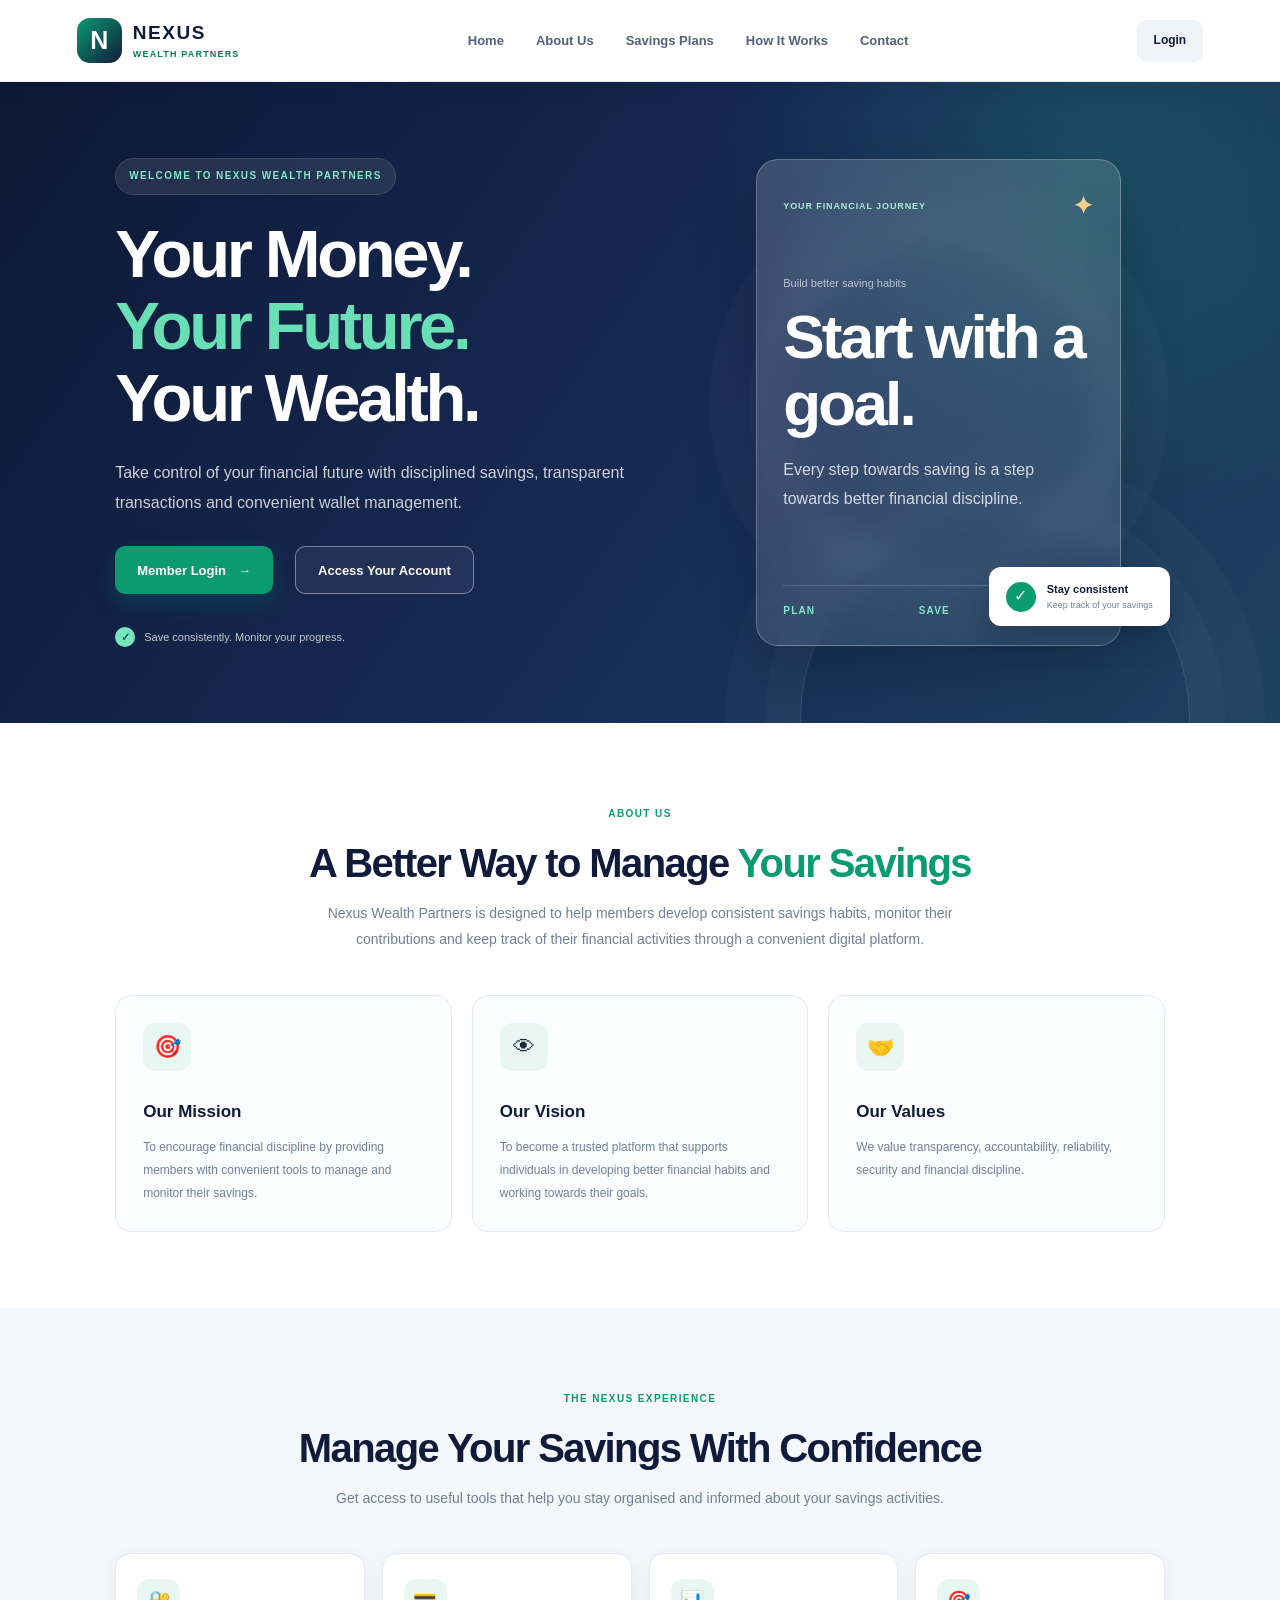
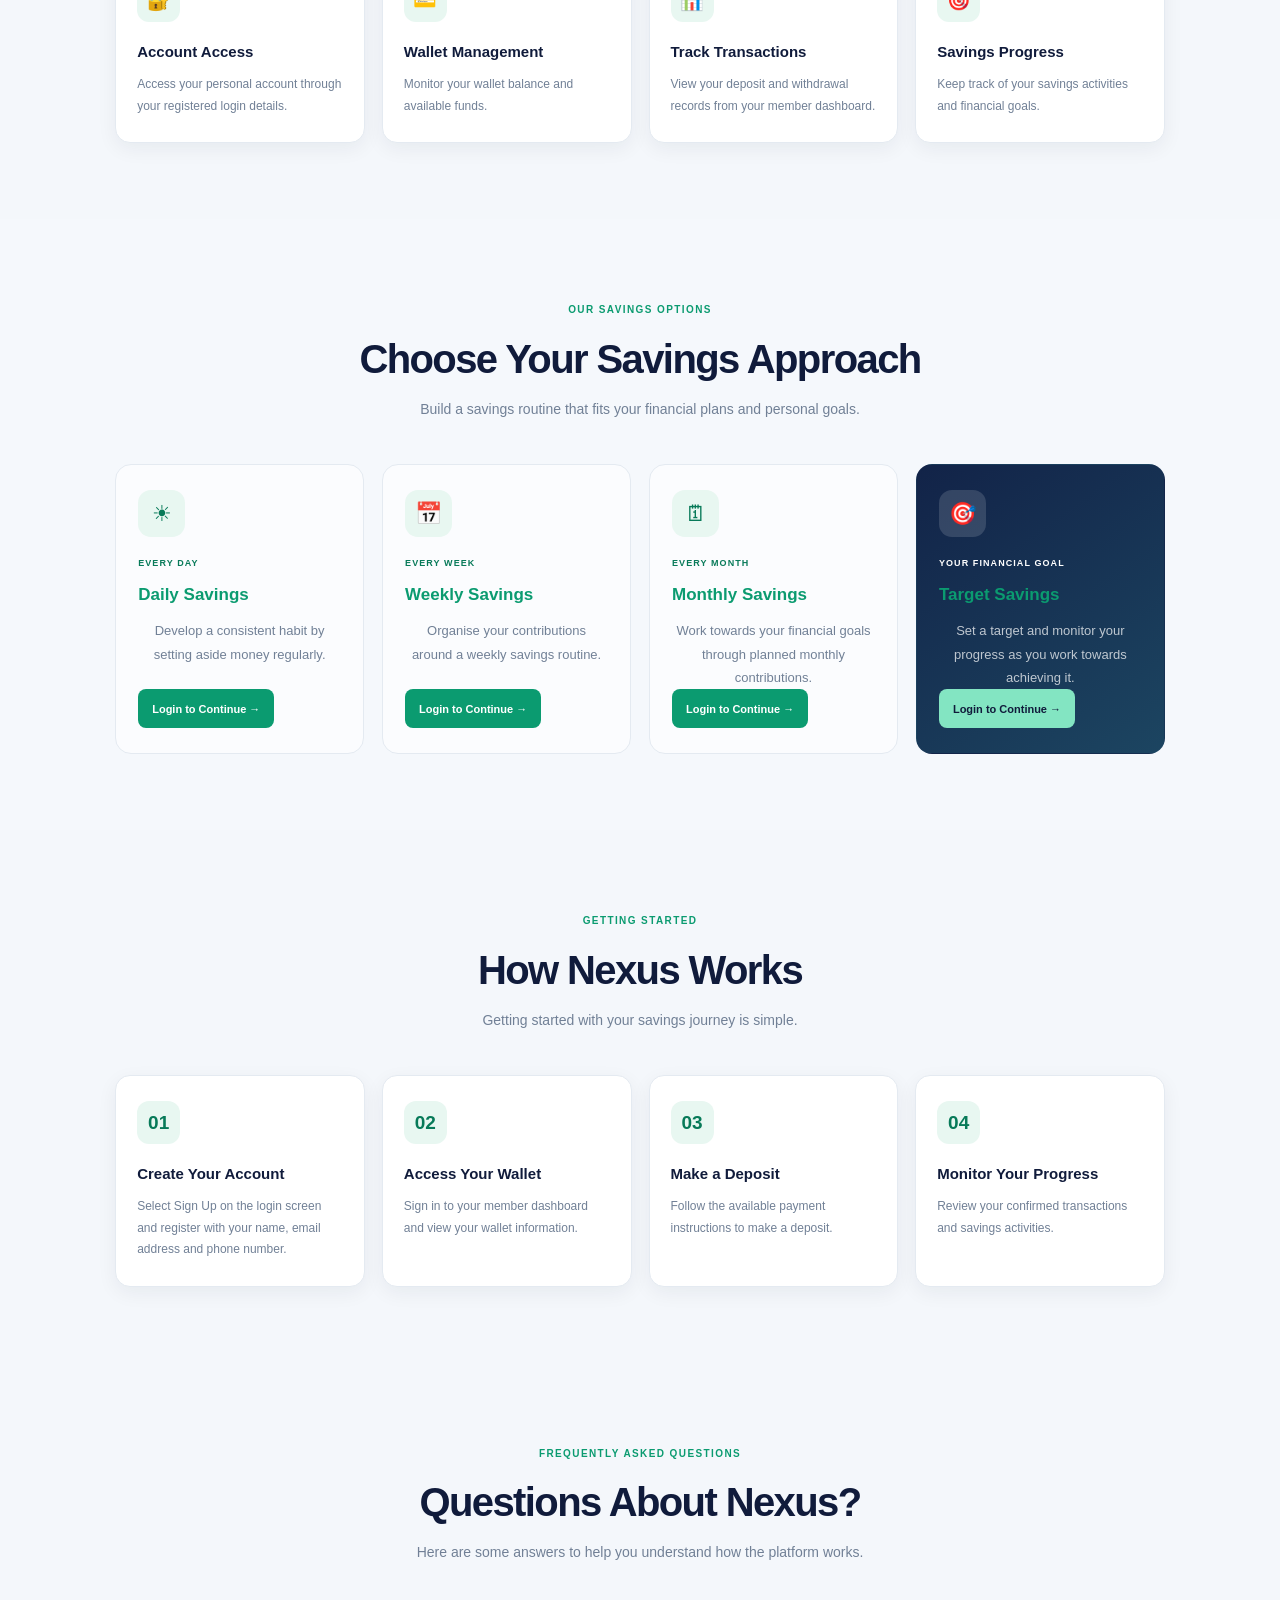
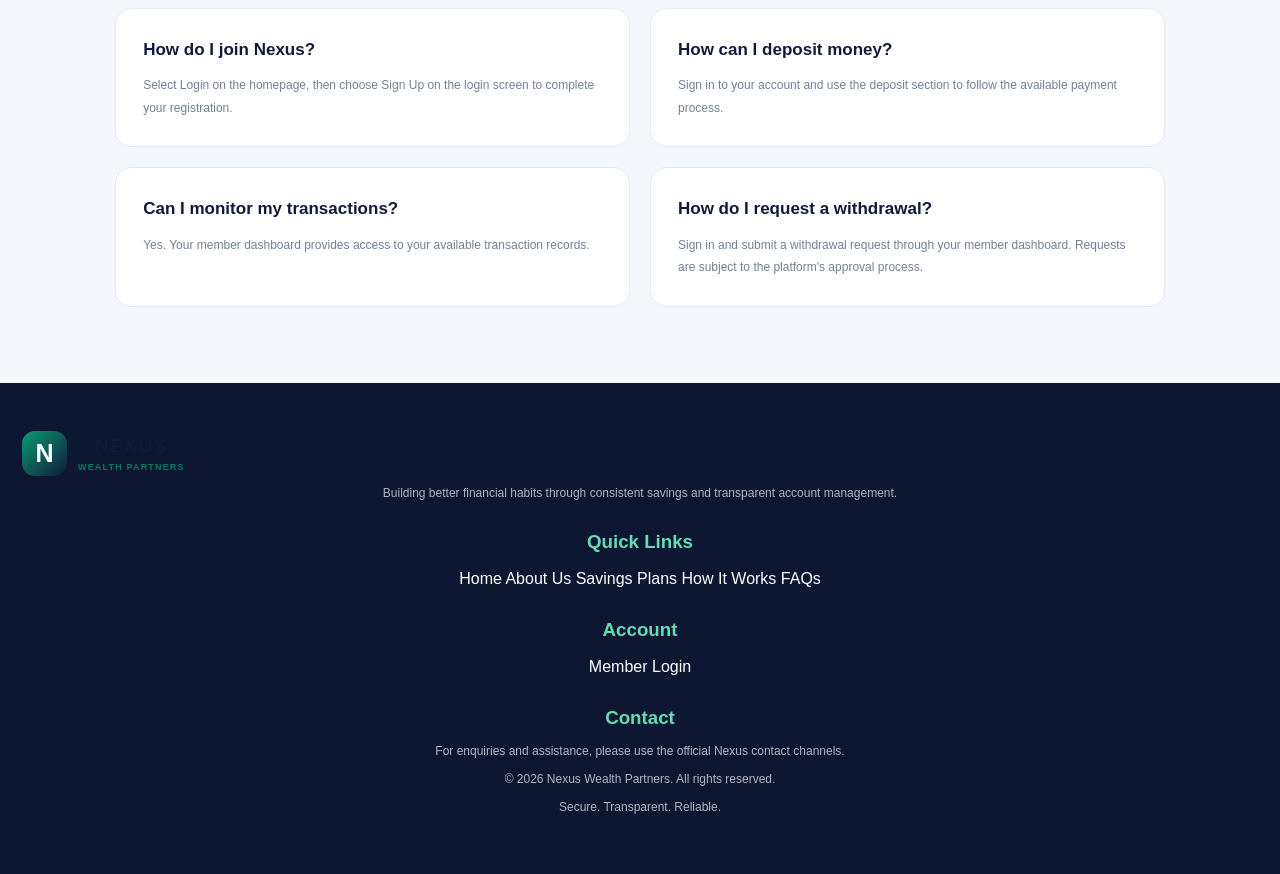
==== commit 878e7b0c: "Update index.html" ====
--- a/index.html
+++ b/index.html
@@ -525,31 +525,6 @@
 
         </section>
 
-
-        <!-- FINAL CALL TO ACTION -->
-
-        <section class="final-cta-section">
-
-            <span class="section-label">
-                YOUR JOURNEY STARTS HERE
-            </span>
-
-            <h2>
-                Take the First Step Towards
-                Better Financial Discipline.
-            </h2>
-
-            <p>
-                Sign in to your Nexus account and begin managing
-                your savings journey.
-            </p>
-
-            <a href="account.html#login" class="cta-button">
-                Login to Your Account →
-            </a>
-
-        </section>
-
     </main>
 
 
--- a/style.css
+++ b/style.css
@@ -58,6 +58,7 @@
     width: 100%;
     max-width: 100%;
     min-width: 320px;
+    min-height: 100vh;
 
     font-family: Inter, "Segoe UI", Arial, sans-serif;
     color: var(--ink);
@@ -90,6 +91,7 @@
 }
 
 img {
+    display: block;
     max-width: 100%;
 }
 
@@ -104,7 +106,7 @@
 
 
 /* =========================================================
-   3. PUBLIC WEBSITE HEADER
+   3. GENERAL WEBSITE HEADER
 ========================================================= */
 
 #websiteHeader {
@@ -119,10 +121,9 @@
     width: 100%;
     min-height: 82px;
     padding: 14px clamp(20px, 6vw, 88px);
-
     gap: 28px;
 
-    background: rgba(255, 255, 255, .96);
+    background: rgba(255, 255, 255, .97);
     border-bottom: 1px solid rgba(228, 234, 241, .9);
     box-shadow: 0 5px 24px rgba(16, 27, 59, .045);
 
@@ -171,10 +172,8 @@
 
 
 /* =========================================================
-   3A. NEXUS PUBLIC HOMEPAGE - COMPLETE DESIGN
-========================================================= */
-
-/* PUBLIC HEADER */
+   4. PUBLIC HEADER AND BRAND
+========================================================= */
 
 #websiteHeader.public-header {
     position: sticky;
@@ -188,7 +187,6 @@
     width: 100%;
     min-height: 82px;
     padding: 12px clamp(18px, 6vw, 90px);
-
     gap: 25px;
 
     background: rgba(255, 255, 255, .97);
@@ -204,9 +202,13 @@
     align-items: center;
 }
 
+.brand-area {
+    min-width: 0;
+}
+
 .brand-logo {
+    flex-shrink: 0;
     gap: 11px;
-    flex-shrink: 0;
 }
 
 .brand-symbol {
@@ -214,12 +216,12 @@
     align-items: center;
     justify-content: center;
 
+    flex: 0 0 45px;
     width: 45px;
     height: 45px;
 
     color: white;
     background: linear-gradient(135deg, var(--green), var(--navy));
-
     border-radius: 13px;
 
     font-size: 25px;
@@ -229,6 +231,7 @@
 .brand-text {
     display: flex;
     flex-direction: column;
+    min-width: 0;
     line-height: 1.15;
 }
 
@@ -276,6 +279,7 @@
 .header-actions {
     display: flex;
     align-items: center;
+    flex-shrink: 0;
     gap: 10px;
 }
 
@@ -288,9 +292,9 @@
     padding: 10px 17px;
 
     border-radius: 9px;
-
     font-size: 12px;
     font-weight: 800;
+    white-space: nowrap;
 
     transition: .2s ease;
 }
@@ -307,14 +311,19 @@
 }
 
 .header-register:hover {
+    color: white;
     background: var(--green-dark);
     transform: translateY(-2px);
 }
 
-/* HERO */
+
+/* =========================================================
+   5. PUBLIC HOMEPAGE HERO
+========================================================= */
 
 #publicMain {
     width: 100%;
+    min-width: 0;
 }
 
 #publicMain > .hero-section {
@@ -324,9 +333,7 @@
 
     display: grid;
     grid-template-columns: minmax(0, 1.1fr) minmax(300px, .9fr);
-
     align-items: center;
-
     gap: 45px;
 
     min-height: 590px;
@@ -340,13 +347,14 @@
 .hero-content {
     position: relative;
     z-index: 2;
+    width: 100%;
     max-width: 650px;
+    min-width: 0;
 }
 
 .hero-label,
 .section-label {
     display: inline-block;
-
     color: var(--green);
     font-size: 10px;
     font-weight: 900;
@@ -359,7 +367,6 @@
 
     color: #80e8c3;
     background: rgba(255, 255, 255, .09);
-
     border: 1px solid rgba(255, 255, 255, .12);
     border-radius: 30px;
 }
@@ -401,10 +408,8 @@
     padding: 12px 21px;
 
     border-radius: 10px;
-
     font-size: 13px;
     font-weight: 850;
-
     transition: .2s ease;
 }
 
@@ -432,7 +437,6 @@
     display: flex;
     align-items: center;
     gap: 9px;
-
     margin-top: 25px;
 
     color: rgba(255, 255, 255, .75);
@@ -445,11 +449,11 @@
 
     width: 20px;
     height: 20px;
+    flex: 0 0 20px;
 
     color: #0c543e;
     background: #75e6bd;
     border-radius: 50%;
-
     font-weight: 900;
 }
 
@@ -460,12 +464,13 @@
     align-items: center;
     justify-content: center;
 
+    width: 100%;
+    min-width: 0;
     min-height: 350px;
 }
 
 .hero-decoration {
     position: absolute;
-
     width: 310px;
     height: 310px;
 
@@ -548,7 +553,6 @@
 .hero-floating-note {
     position: absolute;
     z-index: 3;
-
     right: -5px;
     bottom: 20px;
 
@@ -556,11 +560,11 @@
     align-items: center;
     gap: 11px;
 
+    max-width: 90%;
     padding: 13px 17px;
 
     color: var(--navy);
     background: white;
-
     border-radius: 12px;
     box-shadow: 0 12px 30px rgba(0,0,0,.18);
 }
@@ -571,6 +575,7 @@
 
     width: 30px;
     height: 30px;
+    flex: 0 0 30px;
 
     color: white;
     background: var(--green);
@@ -580,6 +585,7 @@
 .hero-floating-note div {
     display: flex;
     flex-direction: column;
+    min-width: 0;
 }
 
 .hero-floating-note strong {
@@ -591,7 +597,10 @@
     font-size: 9px;
 }
 
-/* SHARED SECTION HEADINGS */
+
+/* =========================================================
+   6. PUBLIC HOMEPAGE SECTION HEADINGS
+========================================================= */
 
 #publicMain > section:not(.hero-section) {
     padding: 85px clamp(22px, 9vw, 140px);
@@ -605,7 +614,6 @@
 
 .section-heading h2 {
     margin: 13px 0;
-
     color: var(--navy);
     font-size: clamp(27px, 3.5vw, 40px);
     line-height: 1.2;
@@ -625,7 +633,10 @@
     line-height: 1.9;
 }
 
-/* ABOUT */
+
+/* =========================================================
+   7. ABOUT SECTION
+========================================================= */
 
 .about-section {
     background: white;
@@ -638,12 +649,12 @@
 }
 
 .about-feature {
+    min-width: 0;
     padding: 27px;
 
     background: #fbfcfe;
     border: 1px solid var(--line);
     border-radius: 16px;
-
     transition: .2s ease;
 }
 
@@ -662,7 +673,6 @@
 
     background: var(--green-soft);
     border-radius: 13px;
-
     font-size: 22px;
 }
 
@@ -679,7 +689,10 @@
     line-height: 1.9;
 }
 
-/* WHY CHOOSE NEXUS AND HOW IT WORKS */
+
+/* =========================================================
+   8. BENEFITS AND HOW IT WORKS
+========================================================= */
 
 .why-nexus-section {
     background: #f4f7fb;
@@ -692,12 +705,12 @@
 }
 
 .benefit-card {
+    min-width: 0;
     padding: 25px 21px;
 
     background: white;
     border: 1px solid var(--line);
     border-radius: 15px;
-
     box-shadow: var(--shadow-soft);
     transition: .2s ease;
 }
@@ -718,7 +731,6 @@
     color: var(--green-dark);
     background: var(--green-soft);
     border-radius: 12px;
-
     font-size: 19px;
     font-weight: 900;
 }
@@ -736,7 +748,10 @@
     line-height: 1.8;
 }
 
-/* SAVINGS PLANS */
+
+/* =========================================================
+   9. SAVINGS PLANS
+========================================================= */
 
 .savings-section {
     background: white;
@@ -760,7 +775,6 @@
     background: #fbfcfe;
     border: 1px solid var(--line);
     border-radius: 16px;
-
     transition: .22s ease;
 }
 
@@ -780,7 +794,6 @@
     color: var(--green-dark);
     background: var(--green-soft);
     border-radius: 13px;
-
     font-size: 22px;
 }
 
@@ -817,7 +830,6 @@
     color: white;
     background: var(--green);
     border-radius: 8px;
-
     font-size: 11px;
     font-weight: 800;
 }
@@ -851,7 +863,10 @@
     background: #83e5c2;
 }
 
-/* FAQ */
+
+/* =========================================================
+   10. FAQ SECTION
+========================================================= */
 
 #faq {
     background: #f4f7fb;
@@ -865,13 +880,15 @@
     background: white;
 }
 
-/* FINAL CALL TO ACTION */
+
+/* =========================================================
+   11. FINAL CALL TO ACTION
+========================================================= */
 
 #publicMain > .final-cta-section {
     display: flex;
     flex-direction: column;
     align-items: center;
-
     text-align: center;
 
     background:
@@ -911,10 +928,8 @@
     color: white;
     background: var(--green);
     border-radius: 10px;
-
     font-size: 13px;
     font-weight: 850;
-
     transition: .2s ease;
 }
 
@@ -923,290 +938,145 @@
     background: var(--green-dark);
 }
 
-/* PUBLIC FOOTER */
-
-#websiteFooter.public-footer {
-    padding: 55px clamp(22px, 9vw, 140px) 20px;
-    color: white;
-    background: #0d1732;
-    text-align: left;
-}
-
-.footer-main {
-    display: grid;
-    grid-template-columns: 1.5fr 1fr 1fr 1.2fr;
-    gap: 35px;
-
-    max-width: 1300px;
-    margin: 0 auto 40px;
-}
-
-.footer-logo .brand-text strong {
-    color: white;
-}
-
-.footer-logo .brand-text small {
-    color: #80e8c3;
-}
-
-.footer-logo .brand-symbol {
-    color: var(--navy);
-    background: #80e8c3;
-}
-
-.footer-brand > p {
-    max-width: 300px;
-    margin-top: 18px;
-
-    color: rgba(255,255,255,.62);
-    font-size: 12px;
-    line-height: 1.9;
-}
-
-.footer-links {
-    display: flex;
-    flex-direction: column;
-    align-items: flex-start;
-    gap: 11px;
-}
-
-.footer-links h3 {
-    margin: 0 0 8px;
-    color: #80e8c3;
-    font-size: 14px;
-}
-
-.footer-links a,
-.footer-links p {
-    color: rgba(255,255,255,.68);
-    font-size: 11px;
-    line-height: 1.8;
-}
-
-.footer-links a:hover {
-    color: #80e8c3;
-}
-
-.footer-bottom {
-    display: flex;
-    justify-content: space-between;
-    flex-wrap: wrap;
-    gap: 10px;
-
-    max-width: 1300px;
-    margin: 0 auto;
-    padding-top: 20px;
-
-    border-top: 1px solid rgba(255,255,255,.13);
-}
-
-.footer-bottom p {
-    margin: 0;
-    color: rgba(255,255,255,.55);
-    font-size: 10px;
-}
-
-/* PUBLIC HOMEPAGE TABLET */
-
-@media screen and (max-width: 1050px) {
-
-    #websiteHeader.public-header {
-        flex-wrap: wrap;
-        gap: 15px 20px;
-    }
-
-    .public-navigation {
-        order: 3;
-        width: 100%;
-        justify-content: center;
-    }
-
-    .public-navigation ul {
-        flex-wrap: wrap;
-        justify-content: center;
-    }
-
-    .hero-section {
-        gap: 25px;
-    }
-
-    .benefits-grid,
-    .savings-plans-grid {
-        grid-template-columns: repeat(2, minmax(0, 1fr));
-    }
-
+
+
+/* =====================================================
+   NEXUS WEALTH PARTNERS
+   SWEET'S KITCHEN STYLE FOOTER
+   PHONE VIEW ONLY
+===================================================== */
+
+@media screen and (max-width: 600px) {
+
+    /* FOOTER BACKGROUND */
+    .public-footer {
+        background: #0f45b9 !important;
+        color: #ffffff !important;
+        padding: 30px 12px 15px !important;
+        overflow: hidden !important;
+    }
+
+    /* THREE-COLUMN FOOTER */
     .footer-main {
-        grid-template-columns: repeat(2, minmax(0, 1fr));
-    }
-}
-
-/* PUBLIC HOMEPAGE MOBILE */
-
-@media screen and (max-width: 700px) {
-
-    #websiteHeader.public-header {
-        position: relative;
-
-        display: flex;
-        flex-direction: column;
-        align-items: stretch;
-
-        gap: 14px;
-        padding: 17px 16px;
-    }
-
-    .brand-area {
-        justify-content: center;
-    }
-
-    .public-navigation {
-        order: initial;
-
-        display: block;
-        width: 100%;
-
-        overflow-x: auto;
-        -webkit-overflow-scrolling: touch;
-    }
-
-    .public-navigation ul {
-        flex-wrap: nowrap;
-        justify-content: flex-start;
-
-        width: max-content;
-        min-width: 100%;
-        gap: 21px;
-    }
-
-    .public-navigation a {
-        white-space: nowrap;
-        font-size: 11px;
-    }
-
-    .header-actions {
-        width: 100%;
-    }
-
-    .header-actions a {
-        flex: 1;
-    }
-
-    #publicMain > .hero-section {
-        grid-template-columns: 1fr;
-        gap: 25px;
-
-        min-height: auto;
-        padding: 60px 22px;
-    }
-
-    .hero-content {
-        text-align: center;
-    }
-
-    .hero-content h1 {
-        font-size: clamp(38px, 10vw, 49px);
-    }
-
-    .hero-description {
-        font-size: 13px;
-    }
-
-    .hero-actions {
-        flex-direction: column;
-    }
-
-    .hero-actions a {
-        width: 100%;
-    }
-
-    .hero-trust-text {
-        justify-content: center;
-    }
-
-    .hero-visual {
-        min-height: 310px;
-        margin-top: 10px;
-    }
-
-    .hero-finance-card {
-        width: min(100%, 330px);
-        padding: 22px;
-    }
-
-    .hero-floating-note {
-        right: 0;
-        bottom: 0;
-    }
-
-    #publicMain > section:not(.hero-section) {
-        padding: 58px 20px;
-    }
-
-    .section-heading {
-        margin-bottom: 30px;
-    }
-
-    .about-content,
-    #faq .about-content {
-        grid-template-columns: 1fr;
-        gap: 14px;
-    }
-
-    .benefits-grid,
-    .savings-plans-grid {
-        grid-template-columns: 1fr;
-        gap: 14px;
-    }
-
-    .savings-plan-card {
-        min-height: 250px;
-    }
-
-    #websiteFooter.public-footer {
-        padding: 45px 22px 20px;
-    }
-
-    .footer-main {
-        grid-template-columns: 1fr;
-        gap: 28px;
-    }
-
+        display: grid !important;
+        grid-template-columns: 1.15fr 1fr 0.9fr !important;
+        gap: 10px !important;
+
+        width: 100% !important;
+        padding: 0 !important;
+        margin: 0 auto !important;
+
+        overflow: visible !important;
+    }
+
+    /* FOOTER BRAND */
+    .footer-brand {
+        min-width: 0 !important;
+        width: 100% !important;
+    }
+
+    .footer-logo {
+        display: flex !important;
+        align-items: center !important;
+        gap: 5px !important;
+
+        width: 100% !important;
+        text-decoration: none !important;
+    }
+
+    .footer-logo .brand-symbol {
+        width: 27px !important;
+        height: 27px !important;
+        min-width: 27px !important;
+
+        font-size: 16px !important;
+    }
+
+    .footer-logo .brand-text strong {
+        font-size: 12px !important;
+    }
+
+    .footer-logo .brand-text small {
+        font-size: 7px !important;
+        letter-spacing: 0.5px !important;
+    }
+
+    .footer-brand p {
+        color: #dbeafe !important;
+        font-size: 9px !important;
+        line-height: 1.6 !important;
+        margin-top: 12px !important;
+        overflow-wrap: break-word !important;
+    }
+
+    /* FOOTER LINKS */
+    .footer-links {
+        min-width: 0 !important;
+        width: 100% !important;
+
+        display: flex !important;
+        flex-direction: column !important;
+        align-items: flex-start !important;
+
+        gap: 9px !important;
+    }
+
+    .footer-links h3 {
+        color: #eeec6a !important;
+        font-size: 11px !important;
+        margin: 0 0 5px !important;
+    }
+
+    .footer-links a {
+        color: #ffffff !important;
+        font-size: 9px !important;
+        line-height: 1.5 !important;
+        text-decoration: none !important;
+
+        overflow-wrap: anywhere !important;
+    }
+
+    .footer-links a:hover {
+        color: #eeec6a !important;
+    }
+
+    .footer-links p {
+        color: #dbeafe !important;
+        font-size: 9px !important;
+        line-height: 1.6 !important;
+        margin: 0 !important;
+        overflow-wrap: anywhere !important;
+    }
+
+    /* FOOTER BOTTOM */
     .footer-bottom {
-        flex-direction: column;
-        text-align: center;
-    }
-}
-
-/* VERY SMALL PHONES */
-
-@media screen and (max-width: 390px) {
-
-    .brand-text strong {
-        font-size: 17px;
-    }
-
-    .brand-symbol {
-        width: 40px;
-        height: 40px;
-    }
-
-    .hero-content h1 {
-        font-size: 35px;
-    }
-
-    .hero-floating-note {
-        right: -5px;
-        padding: 10px;
-    }
-
-    .hero-floating-note small {
-        font-size: 8px;
-    }
-}
-
-
-/* =========================================================
-   4. GENERAL WEBSITE CONTENT
+        display: flex !important;
+        flex-direction: column !important;
+        align-items: center !important;
+        justify-content: center !important;
+
+        text-align: center !important;
+
+        border-top: 1px solid rgba(255,255,255,0.2) !important;
+
+        margin-top: 22px !important;
+        padding: 15px 5px 0 !important;
+        gap: 7px !important;
+    }
+
+    .footer-bottom p {
+        color: #ffffff !important;
+        font-size: 9px !important;
+        line-height: 1.5 !important;
+        margin: 0 !important;
+    }
+
+}
+
+
+
+/* =========================================================
+   13. GENERAL WEBSITE CONTENT
 ========================================================= */
 
 main {
@@ -1238,7 +1108,7 @@
 
 
 /* =========================================================
-   5. HOMEPAGE HERO
+   14. LEGACY / ALTERNATIVE HOMEPAGE SECTIONS
 ========================================================= */
 
 #home {
@@ -1254,33 +1124,18 @@
     min-height: 510px;
 
     background:
-        radial-gradient(
-            circle at 82% 20%,
-            rgba(36, 190, 143, .22),
-            transparent 30%
-        ),
-        radial-gradient(
-            circle at 92% 90%,
-            rgba(215, 173, 91, .14),
-            transparent 26%
-        ),
-        linear-gradient(
-            125deg,
-            #0d1835 0%,
-            #172b55 55%,
-            #1d4260 100%
-        );
+        radial-gradient(circle at 82% 20%, rgba(36, 190, 143, .22), transparent 30%),
+        radial-gradient(circle at 92% 90%, rgba(215, 173, 91, .14), transparent 26%),
+        linear-gradient(125deg, #0d1835 0%, #172b55 55%, #1d4260 100%);
 }
 
 #home::after {
     content: "";
-
     position: absolute;
     z-index: -1;
 
     width: 390px;
     height: 390px;
-
     right: 7%;
     bottom: -190px;
 
@@ -1294,12 +1149,10 @@
 
 #home h2 {
     max-width: 720px;
-
     color: var(--white);
     font-size: clamp(36px, 5.5vw, 62px);
     line-height: 1.08;
     letter-spacing: -.045em;
-
     margin-bottom: 18px;
 }
 
@@ -1312,10 +1165,8 @@
 
 #home p {
     max-width: 620px;
-
     color: rgba(255, 255, 255, .78);
     font-size: 16px;
-
     margin-bottom: 28px;
 }
 
@@ -1329,10 +1180,8 @@
     margin: 0 10px 8px 0;
 
     border-radius: 10px;
-
     font-size: 13px;
     font-weight: 800;
-
     transition: .2s ease;
 }
 
@@ -1352,11 +1201,6 @@
     transform: translateY(-3px);
 }
 
-
-/* =========================================================
-   6. ABOUT SECTION
-========================================================= */
-
 #about {
     background: var(--white);
 }
@@ -1374,7 +1218,6 @@
 #about ul {
     display: grid;
     grid-template-columns: repeat(2, minmax(0, 1fr));
-
     gap: 10px 30px;
     max-width: 700px;
 }
@@ -1383,11 +1226,6 @@
     color: #59677d;
     padding: 4px 0;
 }
-
-
-/* =========================================================
-   7. SAVINGS PLANS
-========================================================= */
 
 #savings {
     text-align: center;
@@ -1406,16 +1244,11 @@
     margin: 12px;
 
     text-align: left;
-
     background: var(--white);
     border: 1px solid var(--line);
     border-radius: 16px;
-
     box-shadow: var(--shadow-soft);
-
-    transition:
-        transform .22s ease,
-        box-shadow .22s ease;
+    transition: transform .22s ease, box-shadow .22s ease;
 }
 
 #savings > article:hover {
@@ -1435,23 +1268,19 @@
 
 
 /* =========================================================
-   8. AUTHENTICATION SCREENS
-========================================================= */
-
-/* Hidden until activated by JavaScript. */
+   15. AUTHENTICATION SCREENS
+========================================================= */
 
 .auth-screen {
     display: none;
 
     width: min(100% - 36px, 520px);
-
     margin: 35px auto;
     padding: clamp(25px, 5vw, 42px);
 
     background: var(--white);
     border: 1px solid var(--line);
     border-radius: 20px;
-
     box-shadow: var(--shadow);
 }
 
@@ -1460,7 +1289,6 @@
 
     width: min(520px, calc(100% - 30px));
     max-width: 100%;
-
     margin: 35px auto;
 
     visibility: visible;
@@ -1483,7 +1311,6 @@
 
 label {
     display: block;
-
     margin: 17px 0 7px;
 
     color: #34425b;
@@ -1502,17 +1329,13 @@
 
     color: var(--ink);
     background: #fbfcfe;
-
     border: 1px solid #dfe6ef;
     border-radius: 10px;
 
     font-size: 13px;
     outline: none;
 
-    transition:
-        border-color .2s ease,
-        box-shadow .2s ease,
-        background .2s ease;
+    transition: border-color .2s ease, box-shadow .2s ease, background .2s ease;
 }
 
 input:focus,
@@ -1538,9 +1361,7 @@
     font-size: 13px;
     font-weight: 800;
 
-    transition:
-        background .2s ease,
-        transform .2s ease;
+    transition: background .2s ease, transform .2s ease;
 }
 
 button:hover {
@@ -1567,7 +1388,6 @@
 .auth-screen .back-home-btn {
     width: 100%;
     margin-top: 12px;
-
     color: var(--navy);
     background: #edf1f6;
 }
@@ -1578,14 +1398,13 @@
 
 
 /* =========================================================
-   9. MEMBER DASHBOARD BASE
+   16. MEMBER DASHBOARD BASE
 ========================================================= */
 
 #memberDashboard {
     display: none;
 
     width: min(100%, 1600px);
-
     margin: 0 auto;
     padding: 36px clamp(18px, 5vw, 70px) 65px;
 }
@@ -1598,7 +1417,6 @@
     display: flex;
     align-items: center;
     justify-content: space-between;
-
     gap: 20px;
     margin-bottom: 25px;
 }
@@ -1615,12 +1433,10 @@
 
 .dashboard-heading #memberId {
     display: inline-block;
-
     padding: 3px 9px;
 
     color: var(--green-dark);
     background: var(--green-soft);
-
     border-radius: 20px;
 
     font-size: 11px;
@@ -1634,32 +1450,27 @@
 
 
 /* =========================================================
-   10. DASHBOARD SUMMARY CARDS
+   17. DASHBOARD SUMMARY CARDS
 ========================================================= */
 
 .dashboard-cards {
     display: grid;
     grid-template-columns: repeat(3, minmax(0, 1fr));
-
     gap: 18px;
     margin-bottom: 24px;
 }
 
 .dashboard-card {
     position: relative;
-
     min-width: 0;
     padding: 23px;
 
     background: var(--white);
     border: 1px solid var(--line);
     border-radius: 17px;
-
     box-shadow: var(--shadow-soft);
 
-    transition:
-        transform .2s ease,
-        box-shadow .2s ease;
+    transition: transform .2s ease, box-shadow .2s ease;
 }
 
 .dashboard-card:hover {
@@ -1669,7 +1480,6 @@
 
 .dashboard-card p {
     margin: 12px 0 5px;
-
     color: var(--muted);
     font-size: 12px;
     font-weight: 650;
@@ -1677,10 +1487,8 @@
 
 .dashboard-card h3 {
     color: var(--navy);
-
     font-size: clamp(21px, 2.4vw, 28px);
     letter-spacing: -.03em;
-
     overflow-wrap: anywhere;
 }
 
@@ -1699,7 +1507,6 @@
 
     border-radius: 13px;
     background: var(--green-soft);
-
     font-size: 20px;
 }
 
@@ -1721,21 +1528,20 @@
 
 
 /* =========================================================
-   11. MEMBER NAVIGATION
+   18. MEMBER NAVIGATION
 ========================================================= */
 
 .member-navigation {
     display: flex;
     flex-wrap: wrap;
     align-items: center;
-
     gap: 12px;
+
     padding: 10px;
     margin-bottom: 25px;
 
     background: var(--navy);
     border-radius: 14px;
-
     box-shadow: 0 8px 22px rgba(16, 27, 59, .12);
 }
 
@@ -1752,7 +1558,6 @@
 
     font-size: 13px;
     font-weight: 750;
-
     transition: .2s ease;
 }
 
@@ -1764,19 +1569,17 @@
 
 
 /* =========================================================
-   12. DASHBOARD PANELS AND CONTENT GRIDS
+   19. DASHBOARD PANELS AND CONTENT GRIDS
 ========================================================= */
 
 .dashboard-panel {
     min-width: 0;
-
     padding: clamp(20px, 3vw, 28px);
     margin-bottom: 22px;
 
     background: var(--white);
     border: 1px solid var(--line);
     border-radius: 17px;
-
     box-shadow: var(--shadow-soft);
 }
 
@@ -1794,7 +1597,6 @@
 .dashboard-content-grid {
     display: grid;
     grid-template-columns: minmax(0, 1.45fr) minmax(260px, 1fr);
-
     gap: 20px;
     margin-bottom: 4px;
 }
@@ -1807,7 +1609,6 @@
     display: flex;
     align-items: center;
     justify-content: space-between;
-
     gap: 15px;
     margin-bottom: 18px;
 }
@@ -1819,13 +1620,12 @@
 
 
 /* =========================================================
-   13. WALLET ACTION LINKS
+   20. WALLET ACTION LINKS
 ========================================================= */
 
 .wallet-actions {
     display: flex;
     flex-wrap: wrap;
-
     gap: 12px;
     margin-top: 20px;
 }
@@ -1840,7 +1640,6 @@
 
     color: var(--green-dark);
     background: var(--green-soft);
-
     border-radius: 10px;
 
     font-size: 12px;
@@ -1854,7 +1653,7 @@
 
 
 /* =========================================================
-   14. SAVINGS PROGRESS
+   21. SAVINGS PROGRESS
 ========================================================= */
 
 .savings-overview-content {
@@ -1862,7 +1661,6 @@
     align-items: center;
     justify-content: space-around;
     flex-wrap: wrap;
-
     gap: 25px;
     padding: 18px 0 5px;
 }
@@ -1879,11 +1677,7 @@
     flex: 0 0 165px;
 
     border-radius: 50%;
-
-    background: conic-gradient(
-        var(--green) 0deg,
-        #e8edf3 0deg
-    );
+    background: conic-gradient(var(--green) 0deg, #e8edf3 0deg);
 }
 
 .progress-inner {
@@ -1917,7 +1711,6 @@
 .savings-target-details div {
     display: flex;
     flex-direction: column;
-
     gap: 2px;
     margin: 12px 0;
 }
@@ -1934,17 +1727,16 @@
 
 
 /* =========================================================
-   15. ACCOUNT INFORMATION
+   22. ACCOUNT INFORMATION
 ========================================================= */
 
 .information-item {
     display: flex;
     align-items: center;
     justify-content: space-between;
-
     gap: 12px;
+
     padding: 15px 0;
-
     border-bottom: 1px solid var(--line);
 }
 
@@ -1970,7 +1762,7 @@
 
 
 /* =========================================================
-   16. AVAILABLE BALANCE AND WITHDRAWAL RULES
+   23. AVAILABLE BALANCE AND WITHDRAWAL RULES
 ========================================================= */
 
 .available-balance-card {
@@ -2013,7 +1805,7 @@
 
 
 /* =========================================================
-   17. TRANSACTION TABLES
+   24. TRANSACTION TABLES
 ========================================================= */
 
 .table-container {
@@ -2022,7 +1814,6 @@
 
     border: 1px solid var(--line);
     border-radius: 12px;
-
     -webkit-overflow-scrolling: touch;
 }
 
@@ -2041,19 +1832,15 @@
 th,
 td {
     padding: 14px 16px;
-
     border-bottom: 1px solid var(--line);
-
     text-align: left;
     font-size: 12px;
 }
 
 th {
     color: #536078;
-
     font-size: 10px;
     font-weight: 850;
-
     text-transform: uppercase;
     letter-spacing: .055em;
 }
@@ -2073,7 +1860,6 @@
 .transaction-filters {
     display: flex;
     flex-wrap: wrap;
-
     gap: 8px;
     margin: 18px 0;
 }
@@ -2081,10 +1867,8 @@
 .transaction-filters button {
     width: auto;
     padding: 9px 16px;
-
     color: var(--navy);
     background: #edf2f7;
-
     font-size: 11px;
 }
 
@@ -2096,13 +1880,12 @@
 
 
 /* =========================================================
-   18. MEMBER PROFILE
+   25. MEMBER PROFILE
 ========================================================= */
 
 .profile-information {
     display: grid;
     grid-template-columns: repeat(2, minmax(0, 1fr));
-
     gap: 12px;
     margin-top: 20px;
 }
@@ -2110,7 +1893,6 @@
 .profile-information > div {
     display: flex;
     flex-direction: column;
-
     min-width: 0;
     gap: 5px;
     padding: 16px;
@@ -2122,10 +1904,8 @@
 
 .profile-information span {
     color: var(--muted);
-
     font-size: 10px;
     font-weight: 750;
-
     text-transform: uppercase;
     letter-spacing: .04em;
 }
@@ -2138,15 +1918,13 @@
 
 
 /* =========================================================
-   19. WEBSITE FOOTER
+   26. GENERAL WEBSITE FOOTER
 ========================================================= */
 
 #websiteFooter {
     padding: 48px 22px;
-
     color: var(--white);
     background: #0d1732;
-
     text-align: center;
 }
 
@@ -2169,7 +1947,7 @@
 
 
 /* =========================================================
-   20. NOTIFICATION BELL
+   27. NOTIFICATION BELL
 ========================================================= */
 
 .notification-area {
@@ -2180,24 +1958,20 @@
 
 .notification-button {
     position: relative;
+    isolation: isolate;
 
     display: grid;
     place-items: center;
 
     width: 46px;
     height: 46px;
-
     padding: 0;
 
     color: #102b63;
     background: #ffffff;
-
     border: 1px solid #e2e8f0;
     border-radius: 50%;
-
     box-shadow: 0 3px 12px rgba(16, 43, 99, .08);
-
-    isolation: isolate;
 }
 
 .notification-button:hover {
@@ -2210,7 +1984,6 @@
     left: 50%;
 
     display: block;
-
     width: 24px;
     height: 24px;
 
@@ -2236,7 +2009,6 @@
 
     color: #ffffff;
     background: #e53935;
-
     border: 2px solid #ffffff;
     border-radius: 20px;
 
@@ -2250,7 +2022,7 @@
 
 
 /* =========================================================
-   21. NOTIFICATION POPUP
+   28. NOTIFICATION POPUP
 ========================================================= */
 
 .notification-menu {
@@ -2263,15 +2035,12 @@
     width: 340px;
     max-width: calc(100vw - 30px);
     max-height: 420px;
-
     overflow-y: auto;
 
     color: #172033;
     background: #ffffff;
-
     border: 1px solid #e5e7eb;
     border-radius: 14px;
-
     box-shadow: 0 12px 35px rgba(0, 0, 0, .16);
 }
 
@@ -2283,10 +2052,9 @@
     display: flex;
     align-items: center;
     justify-content: space-between;
-
     gap: 10px;
+
     padding: 15px;
-
     border-bottom: 1px solid #e5e7eb;
 }
 
@@ -2298,11 +2066,9 @@
 
 #markAllNotifications {
     padding: 5px;
-
     border: none;
     background: transparent;
     color: #087443;
-
     font-size: 12px;
     font-weight: 600;
 }
@@ -2325,10 +2091,9 @@
     display: flex;
     align-items: flex-start;
     justify-content: space-between;
-
     gap: 10px;
+
     padding: 14px 15px;
-
     border-bottom: 1px solid #edf0f2;
 
     cursor: pointer;
@@ -2350,18 +2115,15 @@
 
 .nexus-notification-content h4 {
     margin: 0 0 5px;
-
     font-size: 14px;
     font-weight: 700;
 }
 
 .nexus-notification-content p {
     margin: 0 0 7px;
-
     color: #596579;
     font-size: 13px;
     line-height: 1.5;
-
     overflow-wrap: anywhere;
 }
 
@@ -2377,7 +2139,6 @@
 
 .empty-notifications {
     padding: 30px 15px;
-
     color: #8993a3;
     text-align: center;
 }
@@ -2395,13 +2156,12 @@
 
 
 /* =========================================================
-   22. NOTIFICATION POPUP WHEN MOVED TO BODY
+   29. NOTIFICATION POPUP WHEN MOVED TO BODY
 ========================================================= */
 
 body > #notificationMenu,
 body > .notification-menu {
     position: fixed !important;
-
     z-index: 2147483647 !important;
 
     max-height: 70vh !important;
@@ -2419,7 +2179,6 @@
     width: min(340px, calc(100vw - 24px)) !important;
 
     color: #172033 !important;
-
     border-radius: 14px !important;
     box-shadow: 0 15px 45px rgba(0, 0, 0, .30) !important;
 }
@@ -2434,13 +2193,12 @@
 
 
 /* =========================================================
-   23. WHATSAPP-STYLE UNREAD NOTIFICATION RIPPLE
+   30. WHATSAPP-STYLE UNREAD NOTIFICATION RIPPLE
 ========================================================= */
 
 .notification-button.has-unread::before,
 .notification-button.has-unread::after {
     content: "";
-
     position: absolute;
     inset: -5px;
 
@@ -2471,10 +2229,8 @@
 
 
 /* =========================================================
-   24. MOBILE HEADERS
-========================================================= */
-
-/* Hidden on desktop. JavaScript controls mobile visibility. */
+   31. MOBILE HEADERS - HIDDEN ON DESKTOP
+========================================================= */
 
 #mobileHomeHeader,
 #mobileScreenHeader,
@@ -2489,106 +2245,540 @@
 
 
 /* =========================================================
-   25. TABLET RESPONSIVENESS
-========================================================= */
+   32. TABLET RESPONSIVENESS
+========================================================= */
+
+@media screen and (max-width: 1050px) {
+
+    #websiteHeader.public-header {
+        flex-wrap: wrap;
+        gap: 15px 20px;
+    }
+
+    .public-navigation {
+        order: 3;
+        width: 100%;
+        justify-content: center;
+    }
+
+    .public-navigation ul {
+        flex-wrap: wrap;
+        justify-content: center;
+    }
+
+    .hero-section {
+        gap: 25px;
+    }
+
+    .benefits-grid,
+    .savings-plans-grid {
+        grid-template-columns: repeat(2, minmax(0, 1fr));
+    }
+
+    .footer-main {
+        grid-template-columns: repeat(2, minmax(0, 1fr));
+    }
+}
 
 @media screen and (max-width: 980px) {
 
-    #websiteHeader {
+    #websiteHeader:not(.public-header) {
         flex-wrap: wrap;
         gap: 14px 22px;
     }
 
-    #websiteHeader nav {
+    #websiteHeader:not(.public-header) nav {
         order: 3;
         width: 100%;
     }
 
-    #websiteHeader nav ul {
+    #websiteHeader:not(.public-header) nav ul {
         justify-content: center;
     }
 
     .dashboard-content-grid {
         grid-template-columns: 1fr;
     }
-
-}
-
-
-/* =========================================================
-   26. MOBILE PUBLIC WEBSITE
-========================================================= */
-
-@media screen and (max-width: 700px) {
-
-    #websiteHeader {
-        position: relative;
-
+}
+
+
+/* =========================================================
+   33. MOBILE PUBLIC HEADER
+========================================================= */
+
+@media screen and (max-width: 768px) {
+
+    #websiteHeader.public-header {
+        position: sticky !important;
+        top: 0;
+        z-index: 1000;
+
+        display: flex;
+        flex-direction: row;
+        flex-wrap: wrap;
+        align-items: center;
+        justify-content: space-between;
+
+        width: 100%;
+        min-height: 70px;
+        padding: 12px 16px !important;
+        gap: 10px;
+
+        background: #ffffff;
+        box-shadow: 0 3px 15px rgba(16, 27, 59, .08);
+    }
+
+    .brand-area {
+        display: flex;
+        align-items: center;
+        gap: 9px;
+        min-width: 0;
+    }
+
+    .brand-logo {
+        display: flex;
+        align-items: center;
+        gap: 9px;
+        flex-shrink: 0;
+    }
+
+    .brand-symbol {
+        width: 39px;
+        height: 39px;
+        flex-basis: 39px;
+        border-radius: 12px;
+        font-size: 21px;
+    }
+
+    .brand-text strong {
+        font-size: 15px;
+        line-height: 1.2;
+        white-space: nowrap;
+    }
+
+    .brand-text small {
+        font-size: 8px;
+    }
+
+    .header-actions {
+        display: flex;
+        align-items: center;
+        gap: 7px;
+        margin-left: auto;
+    }
+
+    .header-login,
+    .header-register {
+        min-height: 38px !important;
+        padding: 9px 13px !important;
+        font-size: 12px !important;
+        border-radius: 9px;
+        white-space: nowrap;
+    }
+
+    .public-navigation {
+        order: 3;
+        display: block;
+        width: 100%;
+        max-width: 100%;
+
+        overflow-x: auto;
+        overflow-y: hidden;
+
+        padding: 5px 0 2px;
+        scrollbar-width: none;
+        -webkit-overflow-scrolling: touch;
+    }
+
+    .public-navigation::-webkit-scrollbar {
+        display: none;
+    }
+
+    .public-navigation ul {
+        display: flex;
+        flex-wrap: nowrap;
+        justify-content: flex-start;
+        align-items: center;
+
+        gap: 23px;
+        width: max-content;
+        min-width: 100%;
+
+        padding: 0 2px;
+        margin: 0;
+    }
+
+    .public-navigation li {
+        flex: 0 0 auto;
+        list-style: none;
+    }
+
+    .public-navigation a {
+        display: block;
+        padding: 8px 0;
+        font-size: 12px;
+        font-weight: 600;
+        white-space: nowrap;
+    }
+
+    /* Public homepage width and section spacing */
+
+    #publicMain {
+        width: 100%;
+        overflow: hidden;
+    }
+
+    #publicMain > section {
+        width: 100%;
+        padding: 55px 20px !important;
+        margin: 0;
+    }
+
+    /* Hero */
+
+    #publicMain > .hero-section {
         display: flex;
         flex-direction: column;
         align-items: stretch;
-
-        gap: 15px;
-        padding: 18px 16px;
-    }
-
-    #websiteHeader > div:first-child {
-        width: 100%;
-        text-align: center;
-    }
-
-    #websiteHeader h1 {
-        font-size: 19px;
-        line-height: 1.3;
-        overflow-wrap: anywhere;
-    }
-
-    #websiteHeader p {
-        font-size: 11px;
-    }
-
-    #websiteHeader nav {
-        display: block;
-
+        justify-content: center;
+
+        gap: 35px;
+        min-height: auto;
+
+        padding: 55px 21px 48px !important;
+        text-align: left;
+    }
+
+    .hero-content {
         width: 100%;
         max-width: 100%;
-
-        overflow-x: auto;
-        -webkit-overflow-scrolling: touch;
-    }
-
-    #websiteHeader nav ul {
+        margin: 0;
+    }
+
+    .hero-label {
+        display: inline-flex;
+        align-items: center;
+        max-width: 100%;
+
+        padding: 8px 12px;
+        margin-bottom: 17px;
+
+        font-size: 11px;
+    }
+
+    .hero-content h1 {
+        font-size: clamp(35px, 9vw, 48px) !important;
+        line-height: 1.12 !important;
+        letter-spacing: -1.5px;
+        margin-bottom: 18px;
+        overflow-wrap: break-word;
+    }
+
+    .hero-description {
+        max-width: 100%;
+        margin-bottom: 24px;
+
+        font-size: 15px !important;
+        line-height: 1.8 !important;
+    }
+
+    .hero-actions {
+        display: flex;
+        flex-direction: column;
+        align-items: stretch;
+        width: 100%;
+        gap: 12px;
+    }
+
+    .hero-primary-btn,
+    .hero-secondary-btn {
+        display: flex;
+        justify-content: center;
+        align-items: center;
+
+        width: 100%;
+        min-height: 52px;
+        padding: 14px 18px !important;
+
+        font-size: 14px;
+        border-radius: 11px;
+        text-align: center;
+    }
+
+    .hero-trust-text {
+        font-size: 12px;
+        line-height: 1.7;
+        margin-top: 18px;
+    }
+
+    /* Hero finance visual */
+
+    .hero-visual {
+        width: 100%;
+        max-width: 440px;
+        min-width: 0;
+        min-height: 300px;
+
+        margin: 0 auto;
+        padding: 8px 0;
+    }
+
+    .hero-decoration {
+        max-width: 100%;
+    }
+
+    .hero-finance-card {
+        width: 100%;
+        max-width: 100%;
+        padding: 23px 20px;
+        border-radius: 19px;
+        box-sizing: border-box;
+    }
+
+    .finance-card-top {
+        gap: 10px;
+    }
+
+    .finance-card-main {
+        padding: 25px 0;
+    }
+
+    .finance-card-main h2,
+    #home .finance-card-main h2 {
+        font-size: 27px !important;
+        line-height: 1.3;
+        margin-bottom: 8px;
+    }
+
+    .finance-card-main p,
+    #home .finance-card-main p {
+        font-size: 12px !important;
+        line-height: 1.6;
+        margin-bottom: 0;
+    }
+
+    .finance-card-bottom {
+        gap: 12px;
+        flex-wrap: wrap;
+    }
+
+    .hero-floating-note {
+        right: 0;
+        bottom: 0;
+        max-width: 85%;
+        padding: 11px 13px;
+        font-size: 11px;
+    }
+
+    /* Shared section headings */
+
+    .section-heading {
+        width: 100%;
+        max-width: 100%;
+        margin: 0 auto 30px;
+        text-align: center;
+    }
+
+    .section-heading h2 {
+        margin-bottom: 13px;
+        font-size: clamp(26px, 7vw, 34px);
+        line-height: 1.2;
+        letter-spacing: -.7px;
+    }
+
+    .section-heading p {
+        font-size: 14px;
+        line-height: 1.8;
+    }
+
+    /* About */
+
+    .about-content,
+    #faq .about-content {
+        display: grid;
+        grid-template-columns: 1fr;
+        gap: 17px;
+        width: 100%;
+    }
+
+    .about-feature {
+        width: 100%;
+        padding: 21px 19px;
+        border-radius: 15px;
+    }
+
+    .about-feature h3 {
+        font-size: 17px;
+        line-height: 1.4;
+    }
+
+    .about-feature p {
+        font-size: 13px;
+        line-height: 1.8;
+    }
+
+    .feature-icon {
+        width: 45px;
+        height: 45px;
+        margin-bottom: 14px;
+        font-size: 20px;
+    }
+
+    /* Benefits */
+
+    .benefits-grid {
+        display: grid;
+        grid-template-columns: 1fr;
+        gap: 15px;
+        width: 100%;
+    }
+
+    .benefit-card {
+        width: 100%;
+        padding: 22px 19px;
+        border-radius: 15px;
+    }
+
+    .benefit-card h3 {
+        font-size: 17px;
+        line-height: 1.4;
+    }
+
+    .benefit-card p {
+        font-size: 13px;
+        line-height: 1.8;
+    }
+
+    /* Savings plans */
+
+    .savings-plans-grid {
+        display: grid;
+        grid-template-columns: 1fr;
+        gap: 17px;
+        width: 100%;
+    }
+
+    .savings-plan-card {
+        width: 100%;
+        min-height: 250px;
+        padding: 24px 20px;
+        border-radius: 17px;
+    }
+
+    .savings-plan-card h3 {
+        font-size: 20px;
+    }
+
+    .savings-plan-card p {
+        font-size: 13px;
+        line-height: 1.8;
+    }
+
+    .plan-icon {
+        width: 48px;
+        height: 48px;
+        font-size: 22px;
+    }
+
+    .featured-plan {
+        transform: none;
+    }
+
+    .plan-frequency {
+        font-size: 12px;
+    }
+
+    /* FAQ */
+
+    #faq .about-content {
+        gap: 12px;
+    }
+
+    #faq .about-feature {
+        padding: 18px;
+    }
+
+    /* Final CTA */
+
+    .final-cta-section {
+        padding: 48px 20px !important;
+        text-align: center;
+    }
+
+    .final-cta-section h2 {
+        font-size: clamp(26px, 7vw, 34px);
+        line-height: 1.25;
+    }
+
+    .final-cta-section p {
+        font-size: 14px;
+        line-height: 1.8;
+    }
+
+    .cta-button {
         display: flex;
         align-items: center;
-        justify-content: flex-start;
-
-        width: max-content;
-        min-width: 100%;
-
-        gap: 22px;
-        padding: 8px 2px;
-    }
-
-    #websiteHeader nav a {
-        white-space: nowrap;
-        font-size: 12px;
-    }
-
-    #websiteHeader > div:last-child {
+        justify-content: center;
+
+        width: 100%;
+        max-width: 320px;
+        min-height: 52px;
+
+        margin: 22px auto 0;
+        padding: 14px 20px;
+
+        border-radius: 11px;
+        font-size: 14px;
+    }
+
+    /* Footer */
+
+    #websiteFooter.public-footer,
+    .public-footer {
+        padding: 40px 20px 20px !important;
+    }
+
+    .footer-main {
+        display: grid;
+        grid-template-columns: 1fr;
+        gap: 27px;
+        width: 100%;
+    }
+
+    .footer-brand {
+        max-width: 100%;
+    }
+
+    .footer-brand > p {
+        font-size: 13px;
+        line-height: 1.8;
+    }
+
+    .footer-links {
         display: flex;
-        width: 100%;
+        flex-direction: column;
+        align-items: flex-start;
+        gap: 12px;
+    }
+
+    .footer-links a {
+        font-size: 13px;
+    }
+
+    .footer-bottom {
+        display: flex;
+        flex-direction: column;
+        align-items: flex-start;
         gap: 10px;
-    }
-
-    #websiteHeader > div:last-child a {
-        flex: 1;
-        min-width: 0;
-
-        padding: 11px 8px;
-
-        font-size: 12px;
-        text-align: center;
-    }
+
+        margin-top: 28px;
+        padding-top: 18px;
+
+        font-size: 11px;
+        line-height: 1.7;
+    }
+
+    /* Alternative homepage */
 
     main > section:not(.auth-screen):not(#memberDashboard) {
         padding: 45px 20px;
@@ -2596,19 +2786,15 @@
 
     #home {
         min-height: 440px;
-
         padding: 55px 22px !important;
-
         align-items: flex-start;
         justify-content: center;
     }
 
     #home h2 {
         max-width: 100%;
-
         font-size: clamp(32px, 9vw, 43px);
         line-height: 1.15;
-
         overflow-wrap: break-word;
     }
 
@@ -2618,7 +2804,6 @@
 
     #home p {
         max-width: 100%;
-
         font-size: 14px;
         line-height: 1.8;
     }
@@ -2626,9 +2811,7 @@
     #home a {
         width: 100%;
         min-height: 48px;
-
         margin: 7px 0;
-
         text-align: center;
     }
 
@@ -2647,19 +2830,16 @@
 
     #savings > article {
         display: block;
-
         width: 100%;
         min-height: auto;
-
         margin: 12px 0;
         padding: 23px;
     }
-
-}
-
-
-/* =========================================================
-   27. MOBILE AUTHENTICATION SCREENS
+}
+
+
+/* =========================================================
+   34. MOBILE AUTHENTICATION
 ========================================================= */
 
 @media screen and (max-width: 600px) {
@@ -2689,22 +2869,19 @@
         width: 100%;
         min-width: 0;
         min-height: 49px;
-
         font-size: 16px;
     }
 
     .auth-screen button {
         width: 100%;
         min-height: 48px;
-
         font-size: 14px;
     }
-
-}
-
-
-/* =========================================================
-   28. MOBILE MEMBER DASHBOARD
+}
+
+
+/* =========================================================
+   35. MOBILE MEMBER DASHBOARD
 ========================================================= */
 
 @media screen and (max-width: 700px) {
@@ -2726,8 +2903,7 @@
         min-width: 0;
     }
 
-    /* Hide unselected dashboard screens.
-       JavaScript adds mobile-view-hidden to hidden screens. */
+    /* Dashboard screen switching */
 
     #memberDashboard .mobile-view-hidden {
         display: none !important;
@@ -2745,7 +2921,6 @@
 
     #memberDashboard .dashboard-heading {
         display: flex;
-
         align-items: flex-start;
         justify-content: space-between;
 
@@ -2764,12 +2939,10 @@
     #memberDashboard .dashboard-heading.home-dashboard-content {
         display: flex !important;
         flex-direction: row !important;
-
         align-items: flex-start !important;
         justify-content: space-between !important;
 
         width: 100% !important;
-
         padding: 10px 12px 18px !important;
         gap: 8px !important;
     }
@@ -2782,7 +2955,6 @@
 
     #memberDashboard .dashboard-heading .notification-area {
         display: block !important;
-
         flex: 0 0 42px !important;
         width: 42px !important;
 
@@ -2802,11 +2974,9 @@
     #memberDashboard > .dashboard-cards,
     #memberDashboard .dashboard-cards {
         display: grid !important;
-
         grid-template-columns: repeat(2, minmax(0, 1fr)) !important;
 
         gap: 11px !important;
-
         width: 100%;
         margin: 0 0 18px;
     }
@@ -2814,12 +2984,10 @@
     #memberDashboard .dashboard-card {
         width: 100%;
         min-width: 0;
-
         padding: 15px;
 
         overflow: hidden;
         overflow-wrap: anywhere;
-
         border-radius: 14px;
     }
 
@@ -2840,11 +3008,10 @@
         font-size: 10px;
     }
 
-    /* Dashboard navigation */
+    /* Fixed bottom navigation */
 
     #memberDashboard .member-navigation {
         position: fixed !important;
-
         left: 0 !important;
         right: 0 !important;
         bottom: 0 !important;
@@ -2855,17 +3022,13 @@
         grid-template-columns: repeat(4, minmax(0, 1fr)) !important;
 
         gap: 0 !important;
-
         width: 100% !important;
         max-width: 100% !important;
 
         margin: 0 !important;
-
-        padding: 7px 5px
-            calc(7px + env(safe-area-inset-bottom)) !important;
+        padding: 7px 5px calc(7px + env(safe-area-inset-bottom)) !important;
 
         background: #102b63 !important;
-
         border: 0 !important;
         border-top: 1px solid rgba(255, 255, 255, .14) !important;
         border-radius: 0 !important;
@@ -2873,7 +3036,7 @@
         box-shadow: 0 -4px 18px rgba(16, 27, 59, .18) !important;
     }
 
-    /* Hide extra links so only the four main items remain. */
+    /* Hide extra navigation links */
 
     .member-navigation a[href="#myWallet"],
     .member-navigation a[href="#depositFunds"],
@@ -2884,23 +3047,19 @@
     #memberDashboard .member-navigation a {
         display: flex !important;
         flex-direction: column;
-
         align-items: center;
         justify-content: center;
 
         min-width: 0 !important;
         min-height: 49px;
-
         padding: 5px 2px !important;
 
         color: #ffffff !important;
         background: transparent !important;
-
         border-radius: 9px;
 
         font-size: 10px !important;
         line-height: 1.25;
-
         text-align: center;
         white-space: normal !important;
         overflow-wrap: anywhere;
@@ -2931,11 +3090,9 @@
 
     #memberDashboard .dashboard-content-grid {
         display: grid !important;
-
         grid-template-columns: minmax(0, 1fr) !important;
 
         gap: 14px !important;
-
         width: 100%;
         margin: 0 0 14px;
     }
@@ -2948,7 +3105,6 @@
         margin: 0 0 14px;
 
         border-radius: 15px;
-
         overflow-wrap: anywhere;
     }
 
@@ -2965,22 +3121,18 @@
         margin: 0 !important;
 
         background: #ffffff !important;
-
         border: 1px solid #e5eaf2 !important;
         border-radius: 16px !important;
 
         box-shadow: 0 4px 15px rgba(16, 43, 99, .07) !important;
-
         overflow: hidden !important;
     }
 
     #memberDashboard .savings-overview-panel h3,
     #memberDashboard .account-information h3 {
         color: #102b63 !important;
-
         font-size: 18px !important;
         font-weight: 700 !important;
-
         line-height: 1.4 !important;
         margin: 0 0 18px !important;
     }
@@ -3022,7 +3174,6 @@
 
     #memberDashboard .table-container {
         display: block;
-
         width: 100%;
         max-width: 100%;
 
@@ -3048,7 +3199,6 @@
     #memberDashboard .savings-overview-content {
         display: flex;
         flex-direction: column;
-
         align-items: center;
         gap: 18px;
     }
@@ -3057,24 +3207,22 @@
         width: 100%;
     }
 
-    /* Notifications */
+    /* Notification popup */
 
     #memberDashboard .notification-menu {
         position: fixed !important;
-
         top: 70px !important;
         left: 12px !important;
         right: 12px !important;
 
         width: auto !important;
         max-width: none !important;
-
         max-height: 70vh !important;
 
         z-index: 200002 !important;
     }
 
-    /* Inner pages: hide bottom navigation. */
+    /* Hide bottom navigation on inner pages */
 
     #memberDashboard.mobile-inner-page .member-navigation {
         display: none !important;
@@ -3084,20 +3232,18 @@
         padding: 0 12px 35px !important;
     }
 
-    /* Hide home-only content on inner pages. */
+    /* Hide home-only content on inner pages */
 
     body.mobile-inner-page #memberDashboard .home-dashboard-content {
         display: none !important;
     }
 
-    /* Savings overview can be shown when JavaScript activates
-       its mobile-savings-visible class. */
+    /* Show savings overview when JavaScript activates its class */
 
     body.mobile-inner-page
     #memberDashboard
     .dashboard-content-grid.mobile-savings-visible {
         display: grid !important;
-
         grid-template-columns: minmax(0, 1fr) !important;
 
         gap: 14px !important;
@@ -3111,22 +3257,18 @@
     .dashboard-panel {
         display: block !important;
     }
-
-}
-
-
-/* =========================================================
-   29. MOBILE INNER-PAGE HEADER
+}
+
+
+/* =========================================================
+   36. MOBILE INNER-PAGE HEADER
 ========================================================= */
 
 @media screen and (max-width: 700px) {
-
-    /* Only shown when a member opens an inner page. */
 
     body.mobile-inner-page #mobileHomeHeader,
     #memberDashboard.mobile-inner-page #mobileHomeHeader {
         display: none !important;
-
         visibility: hidden !important;
 
         width: 0 !important;
@@ -3135,14 +3277,12 @@
 
         padding: 0 !important;
         margin: 0 !important;
-
         overflow: hidden !important;
     }
 
     body.mobile-inner-page #mobileScreenHeader,
     body.mobile-inner-page .mobile-screen-header {
         position: fixed !important;
-
         top: 0 !important;
         left: 0 !important;
         right: 0 !important;
@@ -3157,12 +3297,10 @@
 
         padding: 10px 14px !important;
         margin: 0 !important;
-
         gap: 12px;
 
         color: #ffffff !important;
         background: #102b63 !important;
-
         border-radius: 0 !important;
 
         box-shadow: 0 4px 14px rgba(16, 27, 59, .14);
@@ -3171,16 +3309,13 @@
     #mobileScreenHeader h2,
     .mobile-screen-header h2 {
         margin: 0;
-
         color: #ffffff !important;
-
         font-size: 18px;
         line-height: 1.3;
     }
 
     #mobileBackButton {
         display: inline-flex;
-
         flex: 0 0 40px;
 
         align-items: center;
@@ -3188,7 +3323,6 @@
 
         width: 40px;
         height: 40px;
-
         padding: 0;
 
         color: #ffffff !important;
@@ -3204,8 +3338,6 @@
     #mobileBackButton:active {
         transform: scale(.95);
     }
-
-    /* Inner-page content spacing */
 
     body.mobile-inner-page #memberDashboard {
         padding-top: 75px !important;
@@ -3217,37 +3349,94 @@
     body.mobile-inner-page #memberProfile {
         padding-top: 18px !important;
         margin-top: 0 !important;
-
         scroll-margin-top: 84px !important;
     }
-
-    /* The fixed header already displays the page title. */
 
     body.mobile-inner-page .mobile-page-heading,
     body.mobile-inner-page .desktop-page-heading {
         display: none !important;
     }
-
-}
-
-
-/* =========================================================
-   30. SMALL MOBILE DEVICES
-========================================================= */
-
-@media screen and (max-width: 390px) {
-
-    #websiteHeader h1 {
-        font-size: 17px;
-    }
-
-    #websiteHeader > div:last-child a {
-        padding: 9px 10px;
+}
+
+
+/* =========================================================
+   37. SMALL MOBILE DEVICES
+========================================================= */
+
+@media screen and (max-width: 480px) {
+
+    .public-header {
+        padding: 11px 12px !important;
+        gap: 9px;
+    }
+
+    .brand-symbol {
+        width: 35px;
+        height: 35px;
+        flex-basis: 35px;
+        font-size: 19px;
+    }
+
+    .brand-text strong {
+        font-size: 13px;
+    }
+
+    .brand-text small {
+        font-size: 7px;
+    }
+
+    .header-actions {
+        gap: 5px;
+    }
+
+    .header-login,
+    .header-register {
+        padding: 9px 10px !important;
+        font-size: 11px !important;
+    }
+
+    .public-navigation ul {
+        gap: 19px;
+    }
+
+    .public-navigation a {
         font-size: 11px;
     }
 
-    #home h2 {
-        font-size: 31px;
+    #publicMain > section {
+        padding-left: 17px !important;
+        padding-right: 17px !important;
+    }
+
+    #publicMain > .hero-section {
+        padding-top: 43px !important;
+        padding-bottom: 40px !important;
+    }
+
+    .hero-content h1 {
+        font-size: 36px !important;
+    }
+
+    .hero-description {
+        font-size: 14px !important;
+    }
+
+    .hero-finance-card {
+        padding: 20px 16px;
+    }
+
+    .section-heading h2 {
+        font-size: 27px;
+    }
+
+    .about-feature,
+    .benefit-card,
+    .savings-plan-card {
+        padding: 19px 16px;
+    }
+
+    .footer-links {
+        gap: 10px;
     }
 
     #memberDashboard {
@@ -3275,28 +3464,47 @@
         flex: 1;
     }
 
-}
-
-
-/* =========================================================
-   31. SMALL NOTIFICATION POPUP
-========================================================= */
-
-@media screen and (max-width: 480px) {
-
     #memberDashboard .notification-menu {
         right: 12px !important;
         left: 12px !important;
-
         width: auto !important;
         max-width: none !important;
     }
-
-}
-
-
-/* =========================================================
-   32. DESKTOP DASHBOARD RESTORATION
+}
+
+
+/* =========================================================
+   38. EXTRA SMALL PHONES
+========================================================= */
+
+@media screen and (max-width: 360px) {
+
+    .brand-text strong {
+        font-size: 12px;
+    }
+
+    .header-login,
+    .header-register {
+        padding: 8px !important;
+        font-size: 10px !important;
+    }
+
+    .hero-content h1 {
+        font-size: 32px !important;
+    }
+
+    .hero-finance-card {
+        padding: 17px 13px;
+    }
+
+    .public-navigation ul {
+        gap: 15px;
+    }
+}
+
+
+/* =========================================================
+   39. DESKTOP DASHBOARD RESTORATION
 ========================================================= */
 
 @media screen and (min-width: 701px) {
@@ -3318,12 +3526,10 @@
 
     .member-navigation {
         position: static !important;
-
         display: flex !important;
 
         width: auto !important;
         margin-bottom: 25px !important;
-
         padding: 10px !important;
 
         border-radius: 14px !important;
@@ -3332,12 +3538,11 @@
     .member-navigation a {
         display: inline-flex !important;
     }
-
-}
-
-
-/* =========================================================
-   33. REDUCED MOTION ACCESSIBILITY
+}
+
+
+/* =========================================================
+   40. REDUCED MOTION ACCESSIBILITY
 ========================================================= */
 
 @media (prefers-reduced-motion: reduce) {
@@ -3346,7 +3551,6 @@
     *::before,
     *::after {
         scroll-behavior: auto !important;
-
         transition-duration: .01ms !important;
         animation-duration: .01ms !important;
     }
@@ -3355,556 +3559,164 @@
     .notification-button.has-unread::after {
         animation: none !important;
     }
-
-}
-
-
-/* =========================================================
+}
+
+
+/* =====================================================
    NEXUS WEALTH PARTNERS
-   PROFESSIONAL MOBILE HOMEPAGE DESIGN
-   ========================================================= */
-
-@media (max-width: 768px) {
-
-    /* GENERAL MOBILE HOMEPAGE */
-    html {
-        scroll-behavior: smooth;
-        overflow-x: hidden;
-    }
-
-    body {
-        overflow-x: hidden;
-    }
-
-    #publicMain {
-        width: 100%;
-        overflow: hidden;
-    }
-
-    #publicMain > section {
-        width: 100%;
-        padding: 55px 20px !important;
-        margin: 0;
-    }
-
-    /* MOBILE HEADER */
-    .public-header {
-        position: sticky !important;
-        top: 0;
-        z-index: 1000;
-        width: 100%;
-        min-height: 70px;
-        padding: 12px 16px !important;
-        display: flex;
-        flex-wrap: wrap;
-        align-items: center;
-        justify-content: space-between;
-        gap: 12px;
-        background: #ffffff;
-        box-shadow: 0 3px 15px rgba(16, 27, 59, 0.08);
-    }
-
-    .brand-area {
-        display: flex;
-        align-items: center;
-        gap: 9px;
-        min-width: 0;
-    }
-
-    .brand-logo {
-        width: 39px;
-        height: 39px;
-        min-width: 39px;
-        border-radius: 12px;
-    }
-
-    .brand-symbol {
-        font-size: 21px;
-    }
-
-    .brand-text {
-        font-size: 15px;
-        line-height: 1.2;
-        font-weight: 800;
-        white-space: nowrap;
-    }
-
-    .header-actions {
-        display: flex;
-        align-items: center;
-        gap: 7px;
-        margin-left: auto;
-    }
-
-    .header-login,
-    .header-register {
-        padding: 10px 13px !important;
-        font-size: 12px !important;
-        border-radius: 9px;
-        white-space: nowrap;
-    }
-
-    /* MOBILE NAVIGATION */
-    .public-navigation {
-        order: 3;
-        width: 100%;
-        max-width: 100%;
-        overflow-x: auto;
-        overflow-y: hidden;
-        padding: 5px 0 2px;
+   PHONE VIEW - HORIZONTAL CARD LAYOUT
+   Desktop and tablet remain unchanged
+===================================================== */
+
+@media screen and (max-width: 600px) {
+
+    /* ABOUT US AND FAQ CARDS */
+    #about .about-content,
+    #faq .about-content {
+
+        display: flex !important;
+        flex-direction: row !important;
+        flex-wrap: nowrap !important;
+
+        gap: 14px !important;
+
+        overflow-x: auto !important;
+        overflow-y: hidden !important;
+
+        padding: 10px 16px 20px !important;
+
+        scroll-snap-type: x mandatory;
+        -webkit-overflow-scrolling: touch;
+    }
+
+    #about .about-feature,
+    #faq .about-feature {
+
+        flex: 0 0 82% !important;
+        min-width: 82% !important;
+
+        scroll-snap-align: start;
+
+        box-sizing: border-box;
+    }
+
+
+    /* THE NEXUS EXPERIENCE */
+    .benefits-grid {
+
+        display: flex !important;
+        flex-direction: row !important;
+        flex-wrap: nowrap !important;
+
+        gap: 14px !important;
+
+        overflow-x: auto !important;
+        overflow-y: hidden !important;
+
+        padding: 10px 16px 20px !important;
+
+        scroll-snap-type: x mandatory;
+        -webkit-overflow-scrolling: touch;
+    }
+
+    .benefit-card {
+
+        flex: 0 0 82% !important;
+        min-width: 82% !important;
+
+        scroll-snap-align: start;
+
+        box-sizing: border-box;
+    }
+
+
+    /* SAVINGS OPTIONS */
+    .savings-plans-grid {
+
+        display: flex !important;
+        flex-direction: row !important;
+        flex-wrap: nowrap !important;
+
+        gap: 14px !important;
+
+        overflow-x: auto !important;
+        overflow-y: hidden !important;
+
+        padding: 10px 16px 20px !important;
+
+        scroll-snap-type: x mandatory;
+        -webkit-overflow-scrolling: touch;
+    }
+
+    .savings-plan-card {
+
+        flex: 0 0 82% !important;
+        min-width: 82% !important;
+
+        scroll-snap-align: start;
+
+        box-sizing: border-box;
+    }
+
+
+    /* FOOTER SECTIONS */
+    .footer-main {
+
+        display: flex !important;
+        flex-direction: row !important;
+        flex-wrap: nowrap !important;
+
+        gap: 24px !important;
+
+        overflow-x: auto !important;
+        overflow-y: hidden !important;
+
+        padding: 10px 16px 20px !important;
+
+        scroll-snap-type: x mandatory;
+        -webkit-overflow-scrolling: touch;
+    }
+
+    .footer-brand,
+    .footer-links {
+
+        flex: 0 0 75% !important;
+        min-width: 75% !important;
+
+        scroll-snap-align: start;
+
+        box-sizing: border-box;
+    }
+
+
+    /* FOOTER COPYRIGHT */
+    .footer-bottom {
+
+        display: flex !important;
+        flex-direction: column !important;
+
+        align-items: flex-start !important;
+        gap: 8px !important;
+    }
+
+
+    /* HIDE HORIZONTAL SCROLLBAR */
+    #about .about-content,
+    #faq .about-content,
+    .benefits-grid,
+    .savings-plans-grid,
+    .footer-main {
+
         scrollbar-width: none;
-        -webkit-overflow-scrolling: touch;
-    }
-
-    .public-navigation::-webkit-scrollbar {
+    }
+
+    #about .about-content::-webkit-scrollbar,
+    #faq .about-content::-webkit-scrollbar,
+    .benefits-grid::-webkit-scrollbar,
+    .savings-plans-grid::-webkit-scrollbar,
+    .footer-main::-webkit-scrollbar {
+
         display: none;
     }
 
-    .public-navigation ul {
-        display: flex;
-        flex-wrap: nowrap;
-        justify-content: flex-start;
-        align-items: center;
-        gap: 23px;
-        width: max-content;
-        min-width: 100%;
-        padding: 0 2px;
-        margin: 0;
-    }
-
-    .public-navigation li {
-        flex: 0 0 auto;
-        list-style: none;
-    }
-
-    .public-navigation a {
-        display: block;
-        padding: 8px 0;
-        font-size: 12px;
-        font-weight: 600;
-        white-space: nowrap;
-    }
-
-    /* HERO SECTION */
-    #publicMain > .hero-section {
-        display: flex;
-        flex-direction: column;
-        align-items: stretch;
-        justify-content: center;
-        gap: 35px;
-        min-height: auto;
-        padding: 55px 21px 48px !important;
-        text-align: left;
-    }
-
-    .hero-content {
-        width: 100%;
-        max-width: 100%;
-        margin: 0;
-    }
-
-    .hero-label {
-        display: inline-flex;
-        align-items: center;
-        max-width: 100%;
-        font-size: 11px;
-        padding: 8px 12px;
-        margin-bottom: 17px;
-    }
-
-    .hero-content h1 {
-        font-size: clamp(35px, 9vw, 48px) !important;
-        line-height: 1.12 !important;
-        letter-spacing: -1.5px;
-        margin-bottom: 18px;
-        overflow-wrap: break-word;
-    }
-
-    .hero-description {
-        max-width: 100%;
-        font-size: 15px !important;
-        line-height: 1.8 !important;
-        margin-bottom: 24px;
-    }
-
-    .hero-actions {
-        display: flex;
-        flex-direction: column;
-        align-items: stretch;
-        width: 100%;
-        gap: 12px;
-    }
-
-    .hero-primary-btn,
-    .hero-secondary-btn {
-        display: flex;
-        justify-content: center;
-        align-items: center;
-        width: 100%;
-        min-height: 52px;
-        padding: 14px 18px !important;
-        font-size: 14px;
-        border-radius: 11px;
-        text-align: center;
-    }
-
-    .hero-trust-text {
-        font-size: 12px;
-        line-height: 1.7;
-        margin-top: 18px;
-    }
-
-    /* HERO FINANCIAL VISUAL */
-    .hero-visual {
-        width: 100%;
-        max-width: 440px;
-        min-width: 0;
-        margin: 0 auto;
-        padding: 8px 0;
-    }
-
-    .hero-decoration {
-        max-width: 100%;
-    }
-
-    .hero-finance-card {
-        width: 100%;
-        max-width: 100%;
-        padding: 23px 20px;
-        border-radius: 19px;
-        box-sizing: border-box;
-    }
-
-    .finance-card-top {
-        gap: 10px;
-    }
-
-    .finance-card-main {
-        margin: 25px 0;
-    }
-
-    #home .finance-card-main h2 {
-        font-size: 27px !important;
-        line-height: 1.3;
-        margin-bottom: 8px;
-    }
-
-    #home .finance-card-main p {
-        font-size: 12px !important;
-        line-height: 1.6;
-        margin-bottom: 0;
-    }
-
-    .finance-card-bottom {
-        gap: 12px;
-        flex-wrap: wrap;
-    }
-
-    .hero-floating-note {
-        max-width: 85%;
-        font-size: 11px;
-    }
-
-    /* SECTION HEADINGS */
-    .section-heading {
-        width: 100%;
-        max-width: 100%;
-        margin: 0 auto 30px;
-        text-align: center;
-    }
-
-    .section-heading h2 {
-        font-size: clamp(26px, 7vw, 34px);
-        line-height: 1.2;
-        letter-spacing: -0.7px;
-        margin-bottom: 13px;
-    }
-
-    .section-heading p {
-        font-size: 14px;
-        line-height: 1.8;
-    }
-
-    /* ABOUT SECTION */
-    .about-content {
-        display: grid;
-        grid-template-columns: 1fr;
-        gap: 17px;
-        width: 100%;
-    }
-
-    .about-feature {
-        width: 100%;
-        padding: 21px 19px;
-        border-radius: 15px;
-        box-sizing: border-box;
-    }
-
-    .about-feature h3 {
-        font-size: 17px;
-        line-height: 1.4;
-    }
-
-    .about-feature p {
-        font-size: 13px;
-        line-height: 1.8;
-    }
-
-    .feature-icon {
-        width: 45px;
-        height: 45px;
-        font-size: 20px;
-        margin-bottom: 14px;
-    }
-
-    /* BENEFITS AND HOW IT WORKS */
-    .benefits-grid {
-        display: grid;
-        grid-template-columns: 1fr;
-        gap: 15px;
-        width: 100%;
-    }
-
-    .benefit-card {
-        width: 100%;
-        padding: 22px 19px;
-        border-radius: 15px;
-        box-sizing: border-box;
-    }
-
-    .benefit-card h3 {
-        font-size: 17px;
-        line-height: 1.4;
-    }
-
-    .benefit-card p {
-        font-size: 13px;
-        line-height: 1.8;
-    }
-
-    /* SAVINGS PLANS */
-    .savings-plans-grid {
-        display: grid;
-        grid-template-columns: 1fr;
-        gap: 17px;
-        width: 100%;
-    }
-
-    .savings-plan-card {
-        width: 100%;
-        padding: 24px 20px;
-        border-radius: 17px;
-        box-sizing: border-box;
-    }
-
-    .savings-plan-card h3 {
-        font-size: 20px;
-    }
-
-    .savings-plan-card p {
-        font-size: 13px;
-        line-height: 1.8;
-    }
-
-    .plan-icon {
-        width: 48px;
-        height: 48px;
-        font-size: 22px;
-    }
-
-    .featured-plan {
-        transform: none;
-    }
-
-    .plan-frequency {
-        font-size: 12px;
-    }
-
-    /* FAQ SECTION */
-    #faq .about-content {
-        gap: 12px;
-    }
-
-    #faq .about-feature {
-        padding: 18px;
-    }
-
-    /* FINAL CALL TO ACTION */
-    .final-cta-section {
-        padding: 48px 20px !important;
-        text-align: center;
-    }
-
-    .final-cta-section h2 {
-        font-size: clamp(26px, 7vw, 34px);
-        line-height: 1.25;
-    }
-
-    .final-cta-section p {
-        font-size: 14px;
-        line-height: 1.8;
-    }
-
-    .cta-button {
-        display: flex;
-        align-items: center;
-        justify-content: center;
-        width: 100%;
-        max-width: 320px;
-        min-height: 52px;
-        margin: 22px auto 0;
-        padding: 14px 20px;
-        border-radius: 11px;
-        font-size: 14px;
-        box-sizing: border-box;
-    }
-
-    /* FOOTER */
-    .public-footer {
-        padding: 40px 20px 20px !important;
-    }
-
-    .footer-main {
-        display: grid;
-        grid-template-columns: 1fr;
-        gap: 27px;
-        width: 100%;
-    }
-
-    .footer-brand {
-        max-width: 100%;
-    }
-
-    .footer-brand p {
-        font-size: 13px;
-        line-height: 1.8;
-    }
-
-    .footer-links {
-        display: grid;
-        grid-template-columns: repeat(2, minmax(0, 1fr));
-        gap: 18px;
-    }
-
-    .footer-links a {
-        font-size: 13px;
-    }
-
-    .footer-bottom {
-        display: flex;
-        flex-direction: column;
-        align-items: flex-start;
-        gap: 10px;
-        margin-top: 28px;
-        padding-top: 18px;
-        font-size: 11px;
-        line-height: 1.7;
-    }
-}
-
-
-/* =========================================================
-   SMALL PHONES
-========================================================= */
-
-@media (max-width: 480px) {
-
-    .public-header {
-        padding: 11px 12px !important;
-        gap: 9px;
-    }
-
-    .brand-logo {
-        width: 35px;
-        height: 35px;
-        min-width: 35px;
-    }
-
-    .brand-text {
-        font-size: 13px;
-    }
-
-    .header-actions {
-        gap: 5px;
-    }
-
-    .header-login,
-    .header-register {
-        padding: 9px 10px !important;
-        font-size: 11px !important;
-    }
-
-    .public-navigation ul {
-        gap: 19px;
-    }
-
-    .public-navigation a {
-        font-size: 11px;
-    }
-
-    #publicMain > section {
-        padding-left: 17px !important;
-        padding-right: 17px !important;
-    }
-
-    #publicMain > .hero-section {
-        padding-top: 43px !important;
-        padding-bottom: 40px !important;
-    }
-
-    .hero-content h1 {
-        font-size: 36px !important;
-    }
-
-    .hero-description {
-        font-size: 14px !important;
-    }
-
-    .hero-finance-card {
-        padding: 20px 16px;
-    }
-
-    .section-heading h2 {
-        font-size: 27px;
-    }
-
-    .about-feature,
-    .benefit-card,
-    .savings-plan-card {
-        padding: 19px 16px;
-    }
-
-    .footer-links {
-        column-gap: 12px;
-    }
-}
-
-
-/* =========================================================
-   EXTRA SMALL PHONES
-========================================================= */
-
-@media (max-width: 360px) {
-
-    .brand-text {
-        font-size: 12px;
-    }
-
-    .header-login,
-    .header-register {
-        padding: 8px !important;
-        font-size: 10px !important;
-    }
-
-    .hero-content h1 {
-        font-size: 32px !important;
-    }
-
-    .hero-finance-card {
-        padding: 17px 13px;
-    }
-
-    .public-navigation ul {
-        gap: 15px;
-    }
-}
+}
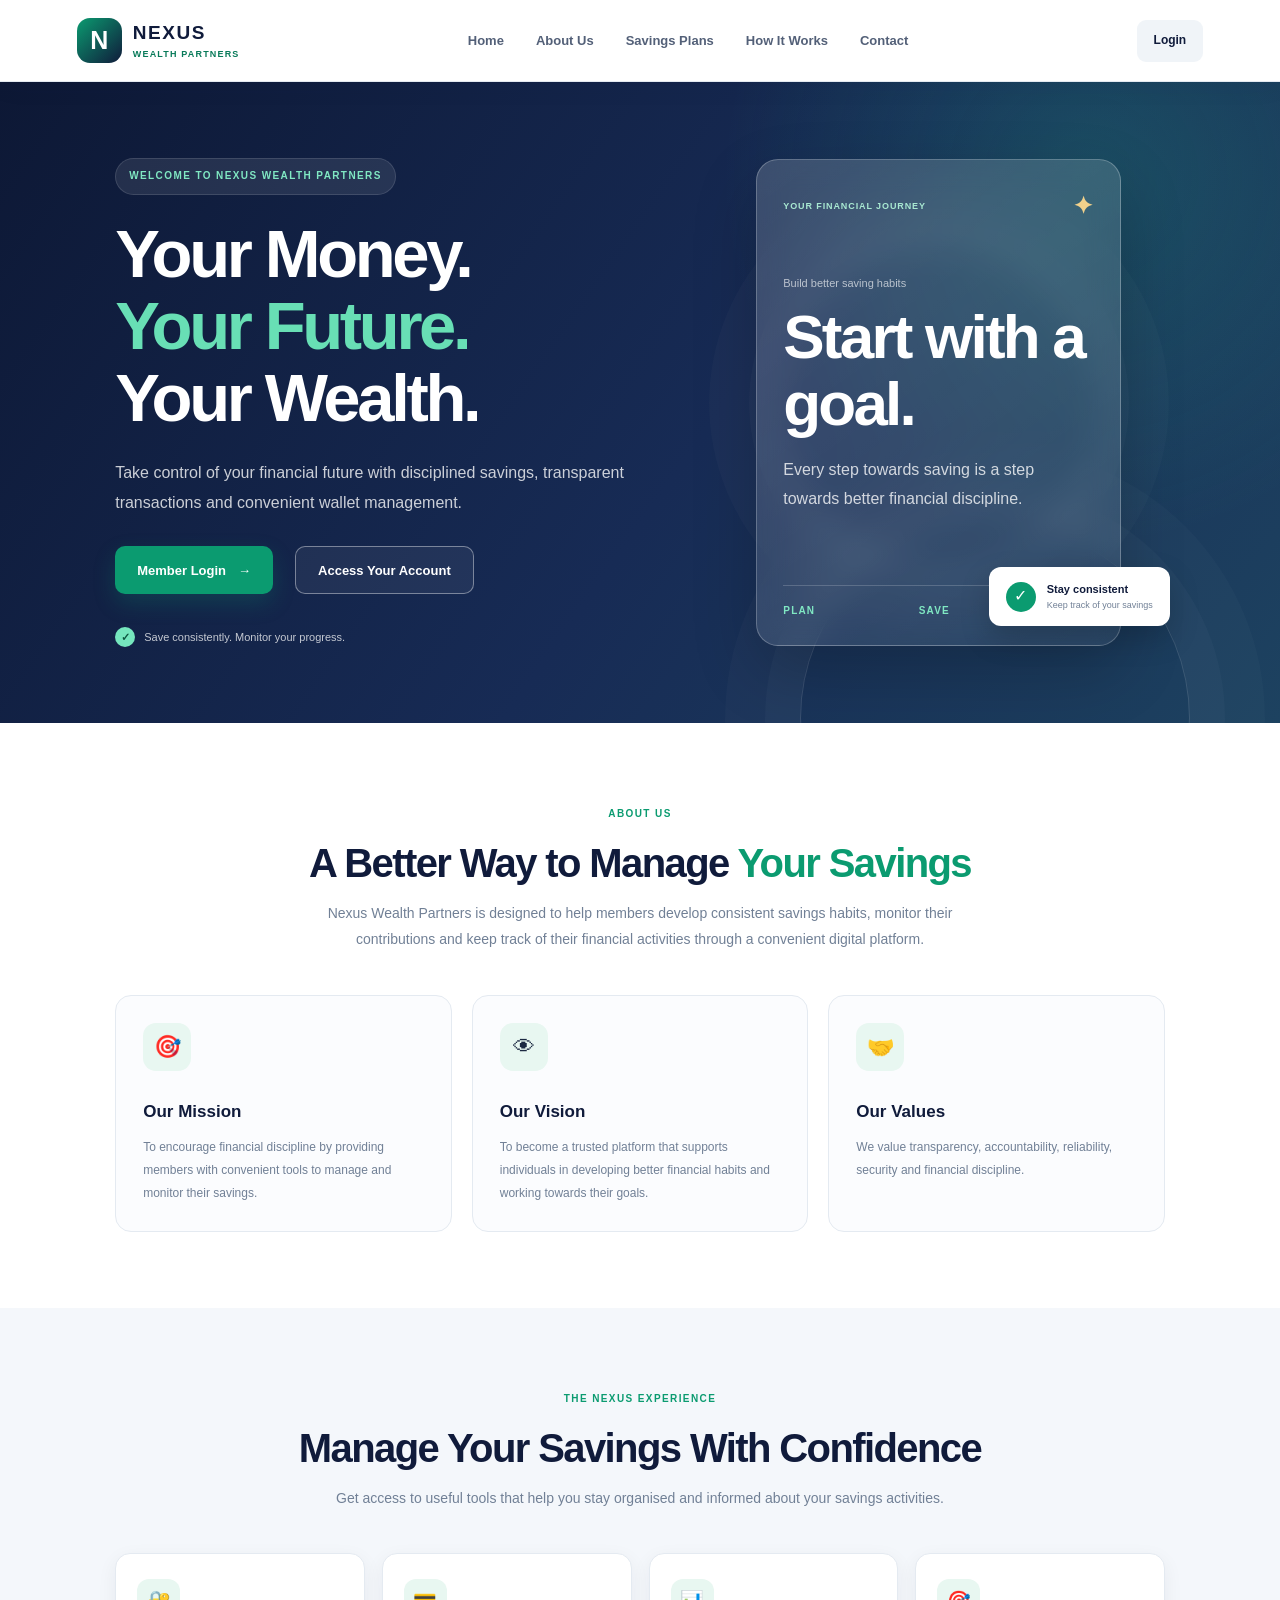
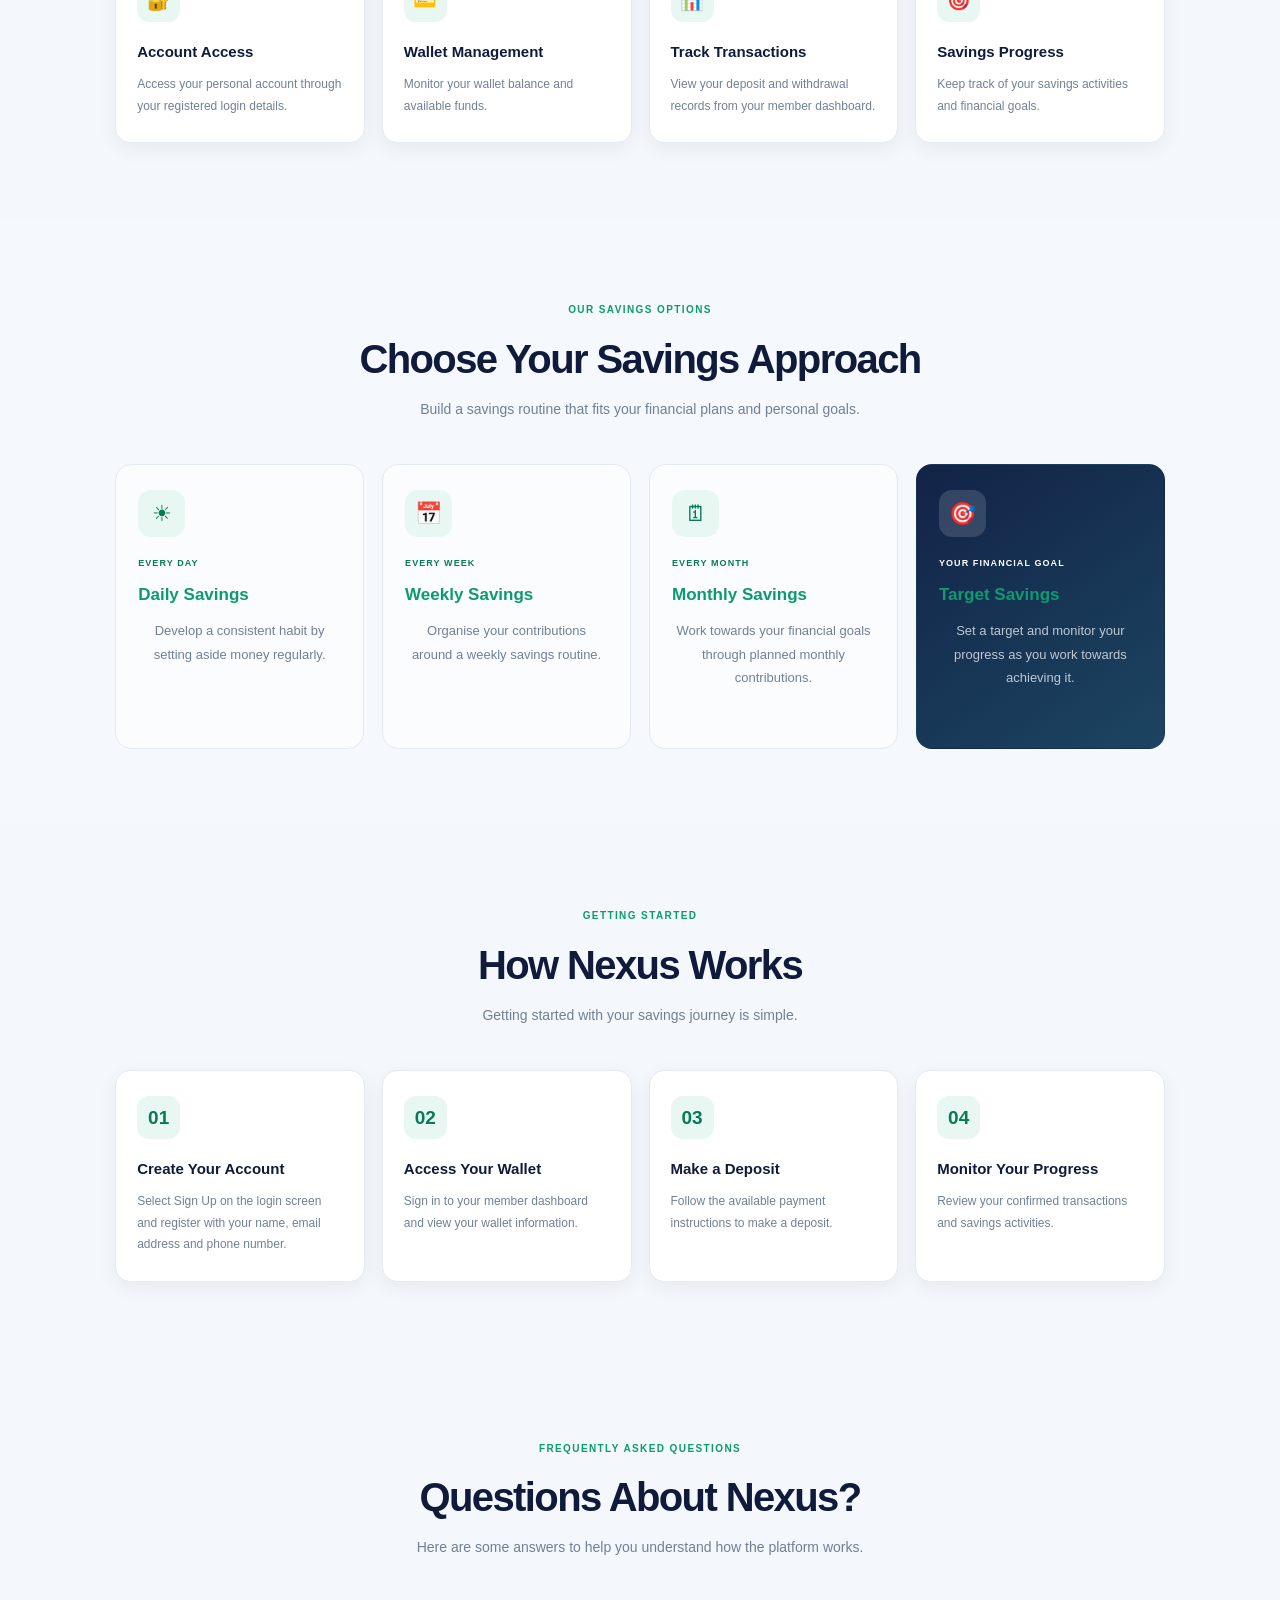
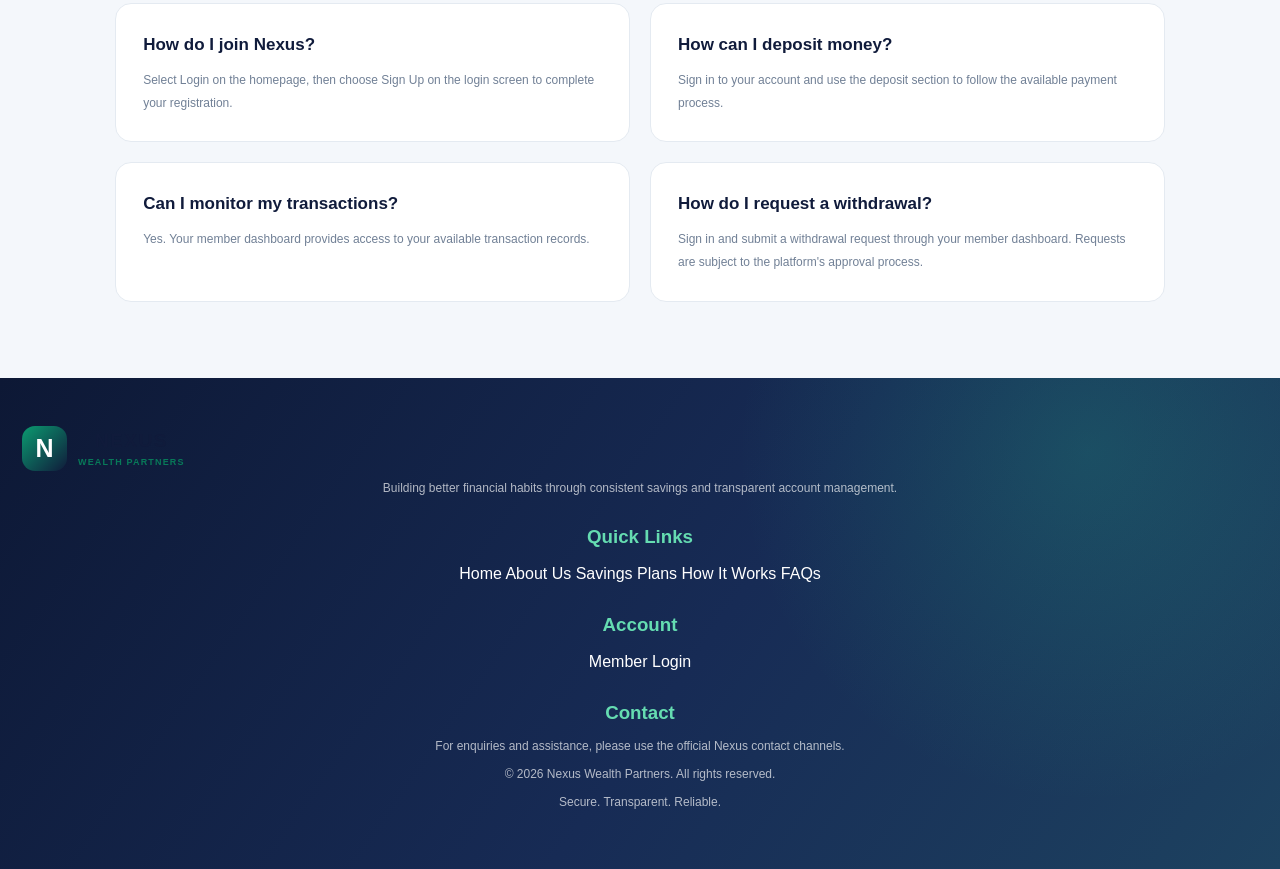
==== commit e1466fd7: "Update index.html" ====
--- a/index.html
+++ b/index.html
@@ -324,10 +324,6 @@
                         money regularly.
                     </p>
 
-                    <a href="account.html#login">
-                        Login to Continue →
-                    </a>
-
                 </article>
 
 
@@ -344,10 +340,6 @@
                         weekly savings routine.
                     </p>
 
-                    <a href="account.html#login">
-                        Login to Continue →
-                    </a>
-
                 </article>
 
 
@@ -363,11 +355,7 @@
                         Work towards your financial goals through
                         planned monthly contributions.
                     </p>
-
-                    <a href="account.html#login">
-                        Login to Continue →
-                    </a>
-
+                    
                 </article>
 
 
@@ -385,10 +373,6 @@
                         Set a target and monitor your progress
                         as you work towards achieving it.
                     </p>
-
-                    <a href="account.html#login">
-                        Login to Continue →
-                    </a>
 
                 </article>
 
--- a/style.css
+++ b/style.css
@@ -881,68 +881,10 @@
 }
 
 
-/* =========================================================
-   11. FINAL CALL TO ACTION
-========================================================= */
-
-#publicMain > .final-cta-section {
-    display: flex;
-    flex-direction: column;
-    align-items: center;
-    text-align: center;
-
-    background:
-        radial-gradient(circle at 90% 10%, rgba(36,190,143,.17), transparent 28%),
-        linear-gradient(125deg, #101b3b, #1c4260);
-}
-
-.final-cta-section .section-label {
-    color: #80e8c3;
-}
-
-.final-cta-section h2 {
-    max-width: 750px;
-    margin: 17px 0;
-
-    color: white;
-    font-size: clamp(27px, 4vw, 42px);
-    line-height: 1.2;
-}
-
-.final-cta-section p {
-    max-width: 600px;
-    margin-bottom: 25px;
-
-    color: rgba(255,255,255,.75);
-    font-size: 14px;
-}
-
-.cta-button {
-    display: inline-flex;
-    align-items: center;
-    justify-content: center;
-
-    min-height: 49px;
-    padding: 13px 22px;
-
-    color: white;
-    background: var(--green);
-    border-radius: 10px;
-    font-size: 13px;
-    font-weight: 850;
-    transition: .2s ease;
-}
-
-.cta-button:hover {
-    transform: translateY(-3px);
-    background: var(--green-dark);
-}
-
-
 
 /* =====================================================
    NEXUS WEALTH PARTNERS
-   SWEET'S KITCHEN STYLE FOOTER
+   STABLE THREE-COLUMN FOOTER
    PHONE VIEW ONLY
 ===================================================== */
 
@@ -953,26 +895,55 @@
         background: #0f45b9 !important;
         color: #ffffff !important;
         padding: 30px 12px 15px !important;
-        overflow: hidden !important;
-    }
-
-    /* THREE-COLUMN FOOTER */
+
+        width: 100% !important;
+        max-width: 100% !important;
+        box-sizing: border-box !important;
+
+        overflow-x: clip !important;
+        overflow-y: visible !important;
+
+        transform: none !important;
+        animation: none !important;
+    }
+
+    /* STABLE THREE-COLUMN LAYOUT */
     .footer-main {
         display: grid !important;
-        grid-template-columns: 1.15fr 1fr 0.9fr !important;
+        grid-template-columns: minmax(0, 1.15fr) minmax(0, 1fr) minmax(0, 0.9fr) !important;
+
         gap: 10px !important;
 
         width: 100% !important;
+        max-width: 100% !important;
+        min-width: 0 !important;
+
         padding: 0 !important;
         margin: 0 auto !important;
 
+        box-sizing: border-box !important;
+
         overflow: visible !important;
+
+        transform: none !important;
+        animation: none !important;
+    }
+
+    /* PREVENT GRID ITEMS FROM EXPANDING */
+    .footer-main > * {
+        min-width: 0 !important;
+        max-width: 100% !important;
+        box-sizing: border-box !important;
+
+        transform: none !important;
+        animation: none !important;
     }
 
     /* FOOTER BRAND */
     .footer-brand {
         min-width: 0 !important;
         width: 100% !important;
+        max-width: 100% !important;
     }
 
     .footer-logo {
@@ -981,6 +952,8 @@
         gap: 5px !important;
 
         width: 100% !important;
+        min-width: 0 !important;
+
         text-decoration: none !important;
     }
 
@@ -988,12 +961,18 @@
         width: 27px !important;
         height: 27px !important;
         min-width: 27px !important;
+        flex-shrink: 0 !important;
 
         font-size: 16px !important;
+    }
+
+    .footer-logo .brand-text {
+        min-width: 0 !important;
     }
 
     .footer-logo .brand-text strong {
         font-size: 12px !important;
+        overflow-wrap: anywhere !important;
     }
 
     .footer-logo .brand-text small {
@@ -1006,25 +985,34 @@
         font-size: 9px !important;
         line-height: 1.6 !important;
         margin-top: 12px !important;
-        overflow-wrap: break-word !important;
+
+        overflow-wrap: anywhere !important;
+        word-break: normal !important;
     }
 
     /* FOOTER LINKS */
     .footer-links {
         min-width: 0 !important;
         width: 100% !important;
+        max-width: 100% !important;
 
         display: flex !important;
         flex-direction: column !important;
         align-items: flex-start !important;
 
         gap: 9px !important;
+
+        transform: none !important;
+        animation: none !important;
     }
 
     .footer-links h3 {
         color: #eeec6a !important;
         font-size: 11px !important;
+        line-height: 1.4 !important;
         margin: 0 0 5px !important;
+
+        overflow-wrap: anywhere !important;
     }
 
     .footer-links a {
@@ -1033,7 +1021,9 @@
         line-height: 1.5 !important;
         text-decoration: none !important;
 
+        max-width: 100% !important;
         overflow-wrap: anywhere !important;
+        word-break: normal !important;
     }
 
     .footer-links a:hover {
@@ -1045,6 +1035,8 @@
         font-size: 9px !important;
         line-height: 1.6 !important;
         margin: 0 !important;
+
+        max-width: 100% !important;
         overflow-wrap: anywhere !important;
     }
 
@@ -1055,6 +1047,11 @@
         align-items: center !important;
         justify-content: center !important;
 
+        width: 100% !important;
+        max-width: 100% !important;
+        min-width: 0 !important;
+
+        box-sizing: border-box !important;
         text-align: center !important;
 
         border-top: 1px solid rgba(255,255,255,0.2) !important;
@@ -1062,6 +1059,11 @@
         margin-top: 22px !important;
         padding: 15px 5px 0 !important;
         gap: 7px !important;
+
+        overflow-wrap: anywhere !important;
+
+        transform: none !important;
+        animation: none !important;
     }
 
     .footer-bottom p {
@@ -1072,6 +1074,7 @@
     }
 
 }
+
 
 
 
@@ -1924,7 +1927,8 @@
 #websiteFooter {
     padding: 48px 22px;
     color: var(--white);
-    background: #0d1732;
+    background: radial-gradient(circle at 85% 15%, rgba(36, 190, 143, .2), transparent 30%),
+       linear-gradient(125deg, #0d1835, #172b55 55%, #1d4260);
     text-align: center;
 }
 
@@ -2698,39 +2702,6 @@
         padding: 18px;
     }
 
-    /* Final CTA */
-
-    .final-cta-section {
-        padding: 48px 20px !important;
-        text-align: center;
-    }
-
-    .final-cta-section h2 {
-        font-size: clamp(26px, 7vw, 34px);
-        line-height: 1.25;
-    }
-
-    .final-cta-section p {
-        font-size: 14px;
-        line-height: 1.8;
-    }
-
-    .cta-button {
-        display: flex;
-        align-items: center;
-        justify-content: center;
-
-        width: 100%;
-        max-width: 320px;
-        min-height: 52px;
-
-        margin: 22px auto 0;
-        padding: 14px 20px;
-
-        border-radius: 11px;
-        font-size: 14px;
-    }
-
     /* Footer */
 
     #websiteFooter.public-footer,
@@ -3720,3 +3691,214 @@
     }
 
 }
+
+
+/* =====================================================
+   NEXUS WEALTH PARTNERS
+   FINAL FOOTER CORRECTION
+   STABLE PHONE LAYOUT - NO SIDEWAYS MOVEMENT
+===================================================== */
+
+@media screen and (max-width: 600px) {
+
+    /* FOOTER BACKGROUND */
+    #websiteFooter.public-footer,
+    .public-footer {
+        width: 100% !important;
+        max-width: 100% !important;
+
+        padding: 30px 12px 18px !important;
+
+        background: #0f45b9 !important;
+        color: #ffffff !important;
+
+        box-sizing: border-box !important;
+
+        overflow-x: clip !important;
+        overflow-y: visible !important;
+    }
+
+    /* THREE STABLE FOOTER COLUMNS */
+    .footer-main {
+        display: grid !important;
+
+        grid-template-columns:
+            minmax(0, 1.15fr)
+            minmax(0, 1fr)
+            minmax(0, 0.9fr) !important;
+
+        gap: 10px !important;
+
+        width: 100% !important;
+        max-width: 100% !important;
+        min-width: 0 !important;
+
+        margin: 0 auto !important;
+        padding: 0 !important;
+
+        box-sizing: border-box !important;
+
+        overflow: visible !important;
+
+        scroll-snap-type: none !important;
+        scroll-behavior: auto !important;
+
+        transform: none !important;
+        animation: none !important;
+    }
+
+    /* PREVENT FOOTER COLUMNS FROM SCROLLING */
+    .footer-main > * {
+        min-width: 0 !important;
+        max-width: 100% !important;
+        width: 100% !important;
+
+        box-sizing: border-box !important;
+
+        flex: initial !important;
+
+        scroll-snap-align: none !important;
+
+        transform: none !important;
+        animation: none !important;
+    }
+
+    /* FOOTER BRAND */
+    .footer-brand {
+        min-width: 0 !important;
+        width: 100% !important;
+        max-width: 100% !important;
+    }
+
+    .footer-logo {
+        display: flex !important;
+        align-items: center !important;
+        gap: 5px !important;
+
+        width: 100% !important;
+        min-width: 0 !important;
+    }
+
+    .footer-logo .brand-symbol {
+        width: 27px !important;
+        height: 27px !important;
+        min-width: 27px !important;
+        flex: 0 0 27px !important;
+
+        font-size: 16px !important;
+    }
+
+    .footer-logo .brand-text {
+        min-width: 0 !important;
+    }
+
+    .footer-logo .brand-text strong {
+        color: #ffffff !important;
+        font-size: 12px !important;
+        overflow-wrap: anywhere !important;
+    }
+
+    .footer-logo .brand-text small {
+        color: #dbeafe !important;
+        font-size: 7px !important;
+        letter-spacing: 0.5px !important;
+    }
+
+    .footer-brand p {
+        color: #dbeafe !important;
+        font-size: 9px !important;
+        line-height: 1.6 !important;
+        margin-top: 12px !important;
+
+        overflow-wrap: anywhere !important;
+    }
+
+    /* FOOTER LINK COLUMNS */
+    .footer-links {
+        display: flex !important;
+        flex-direction: column !important;
+        align-items: flex-start !important;
+
+        width: 100% !important;
+        max-width: 100% !important;
+        min-width: 0 !important;
+
+        gap: 9px !important;
+
+        overflow: visible !important;
+
+        scroll-snap-type: none !important;
+        transform: none !important;
+        animation: none !important;
+    }
+
+    .footer-links h3 {
+        color: #eeec6a !important;
+        font-size: 11px !important;
+        line-height: 1.4 !important;
+        margin: 0 0 5px !important;
+
+        overflow-wrap: anywhere !important;
+    }
+
+    .footer-links a {
+        color: #ffffff !important;
+        font-size: 9px !important;
+        line-height: 1.5 !important;
+
+        max-width: 100% !important;
+
+        overflow-wrap: anywhere !important;
+        text-decoration: none !important;
+    }
+
+    .footer-links a:hover {
+        color: #eeec6a !important;
+    }
+
+    .footer-links p {
+        color: #dbeafe !important;
+        font-size: 9px !important;
+        line-height: 1.6 !important;
+        margin: 0 !important;
+
+        max-width: 100% !important;
+        overflow-wrap: anywhere !important;
+    }
+
+    /* FOOTER COPYRIGHT */
+    .footer-bottom {
+        display: flex !important;
+        flex-direction: column !important;
+
+        align-items: center !important;
+        justify-content: center !important;
+
+        width: 100% !important;
+        max-width: 100% !important;
+        min-width: 0 !important;
+
+        margin-top: 22px !important;
+        padding: 15px 5px 0 !important;
+        gap: 7px !important;
+
+        box-sizing: border-box !important;
+
+        text-align: center !important;
+
+        border-top: 1px solid rgba(255, 255, 255, 0.2) !important;
+
+        overflow-wrap: anywhere !important;
+
+        transform: none !important;
+        animation: none !important;
+    }
+
+    .footer-bottom p {
+        color: #ffffff !important;
+        font-size: 9px !important;
+        line-height: 1.5 !important;
+        margin: 0 !important;
+    }
+
+}
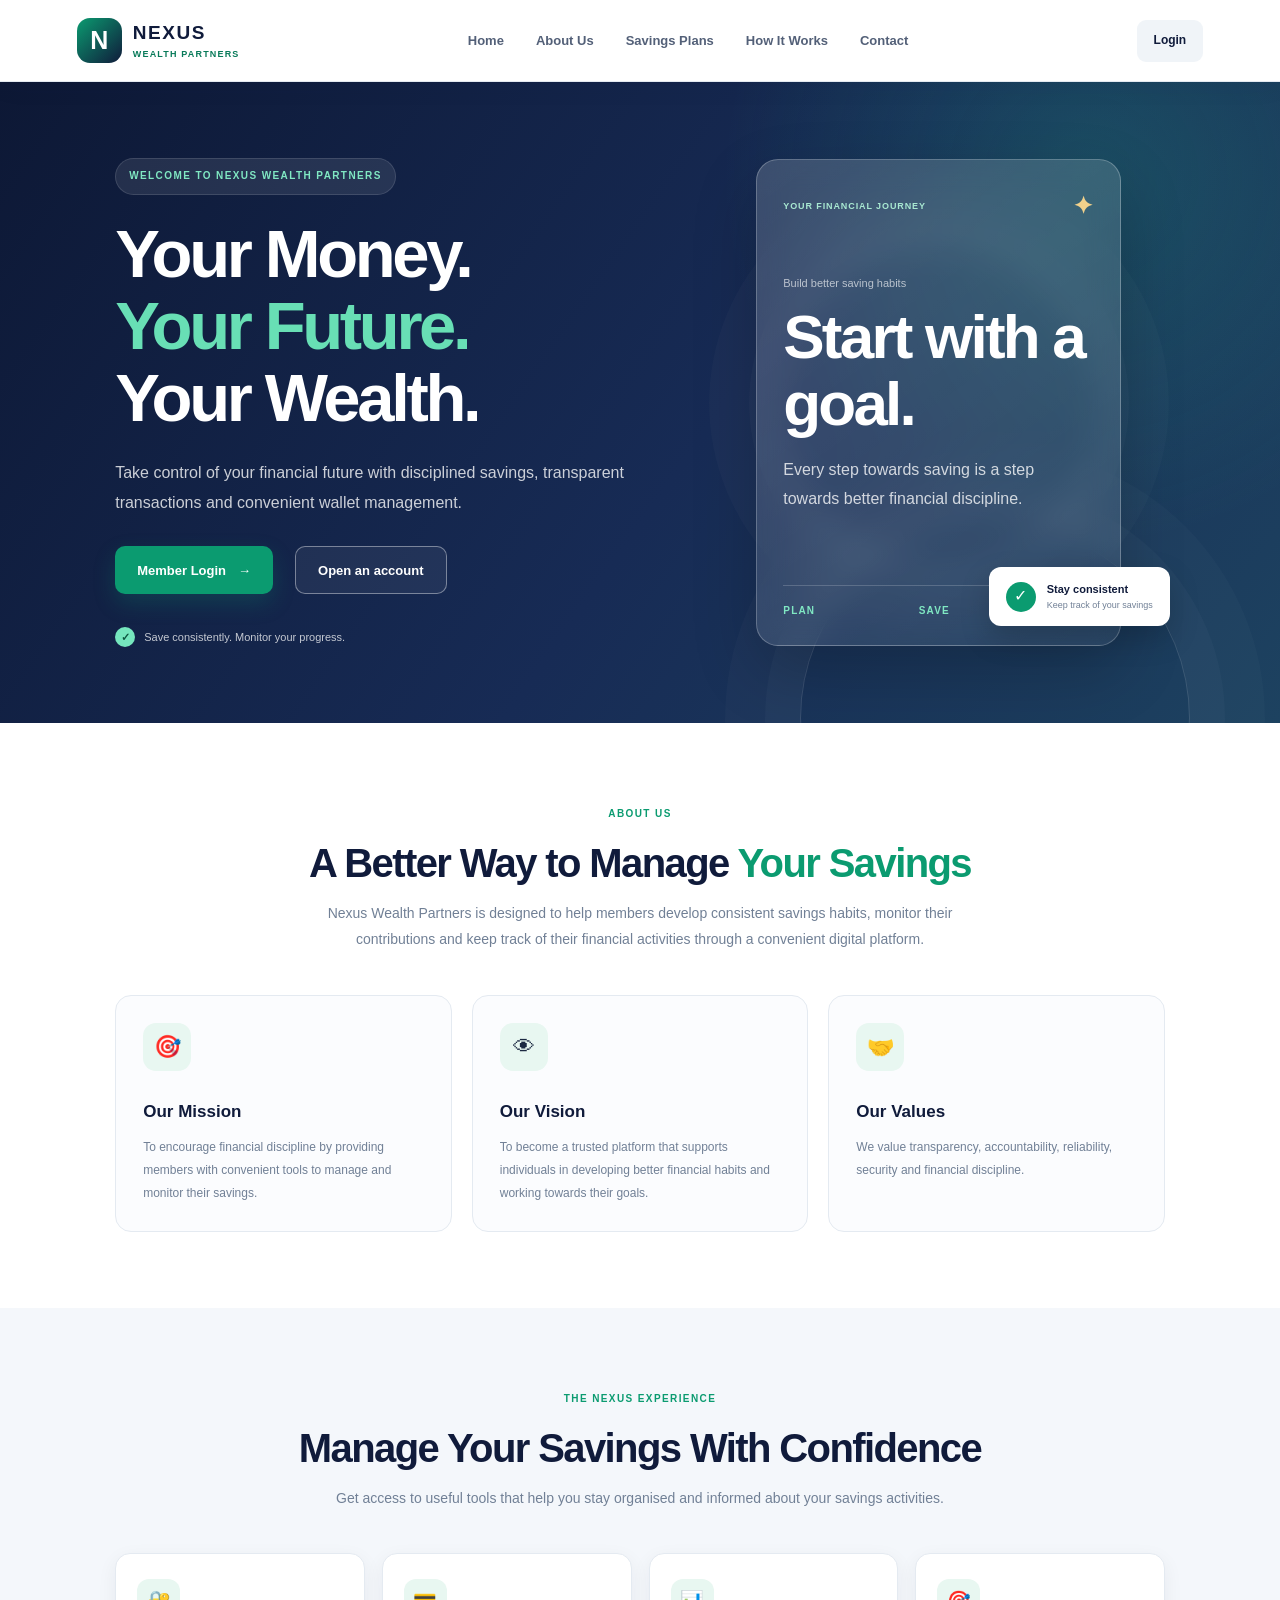
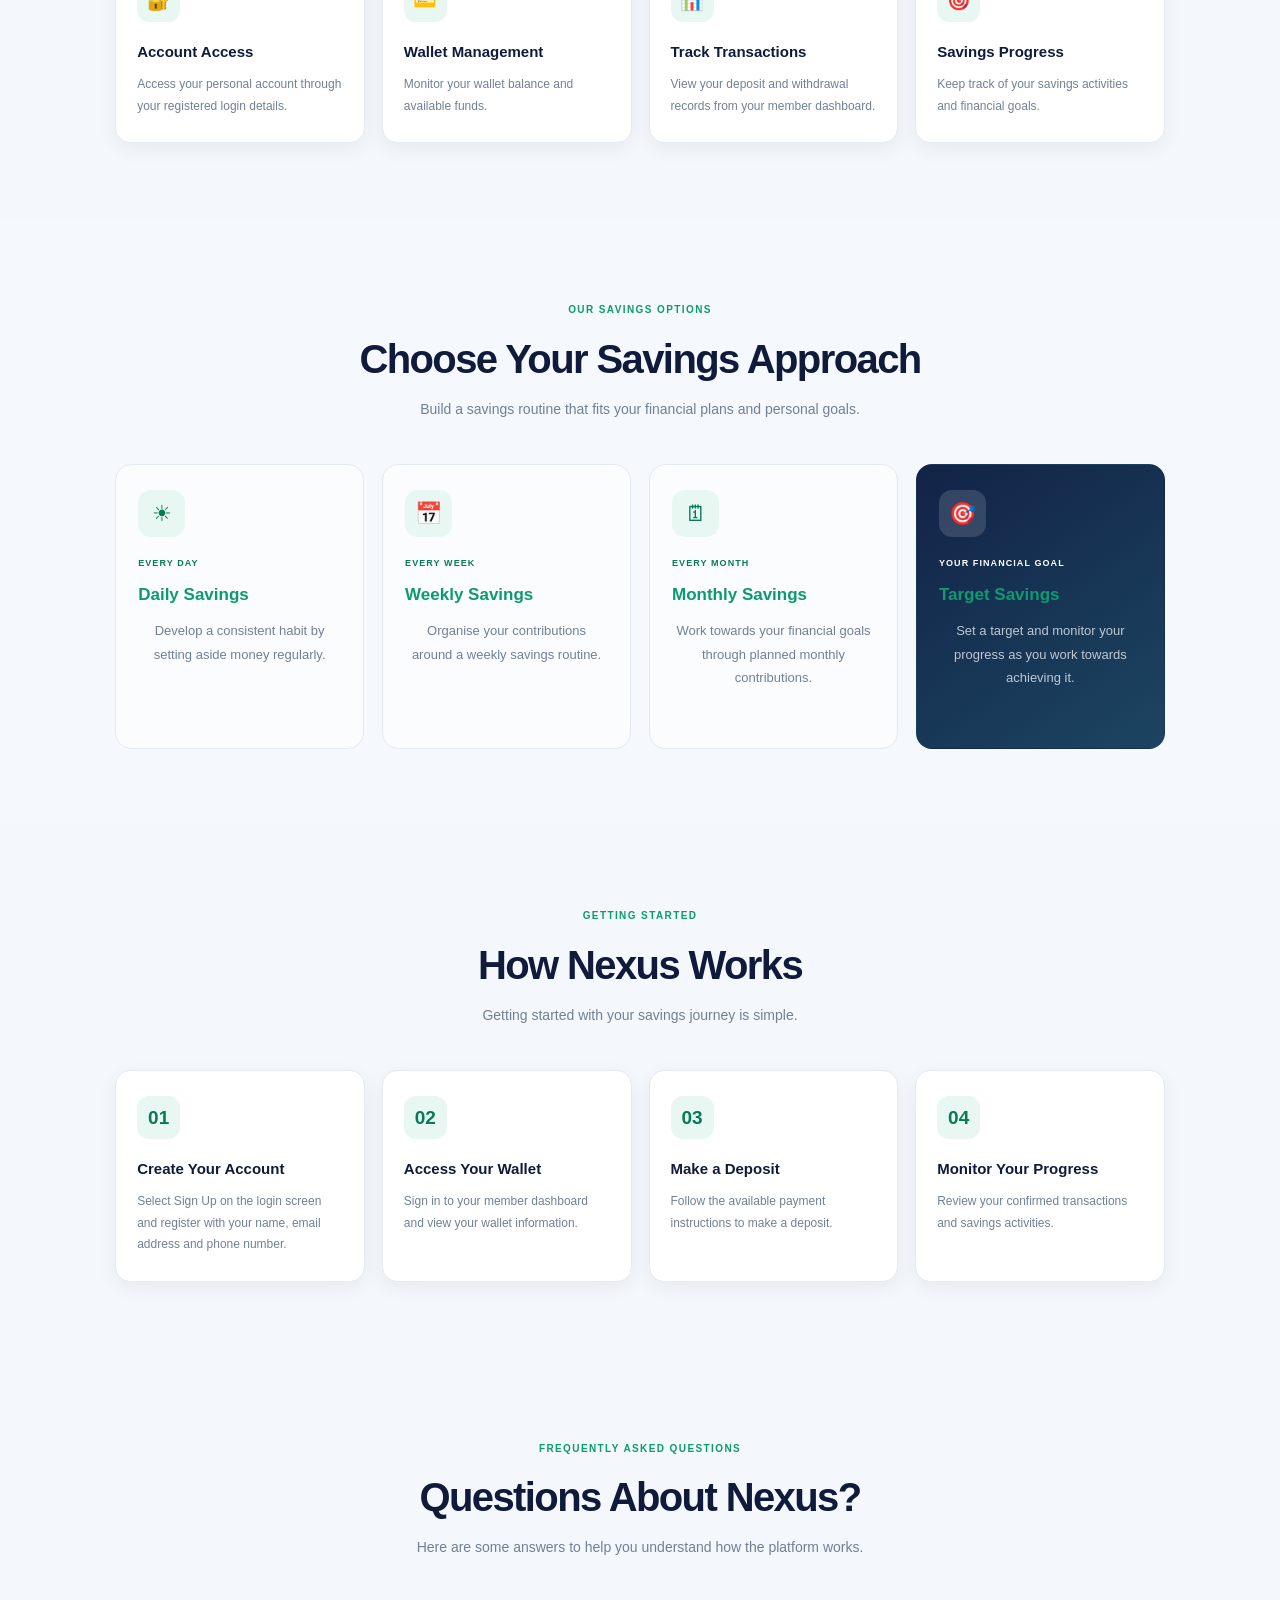
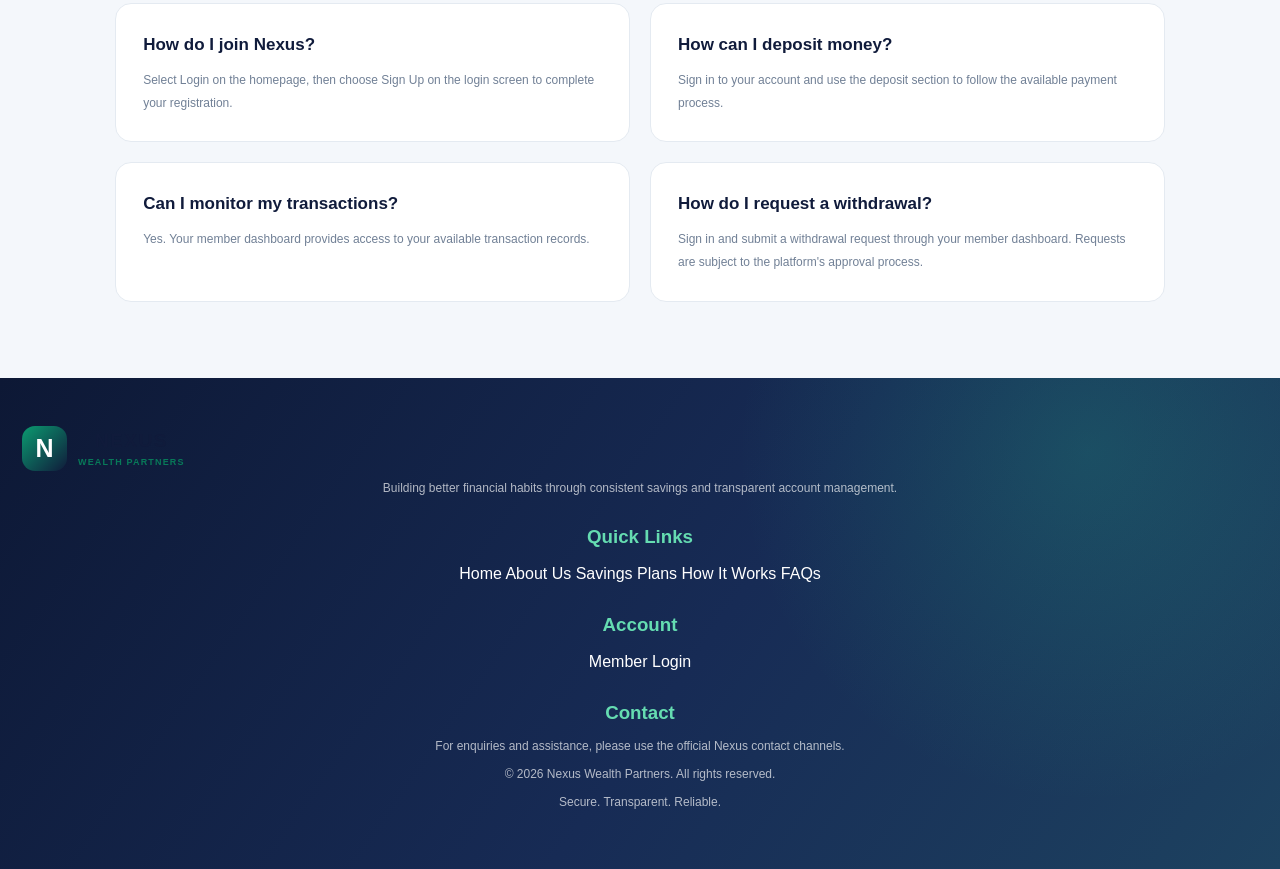
==== commit 822d5733: "Update index.html" ====
--- a/index.html
+++ b/index.html
@@ -88,9 +88,9 @@
                         Member Login <span>→</span>
                     </a>
 
-                    <a href="account.html#login"
+                    <a href="account.html#signup"
                        class="hero-secondary-btn">
-                        Access Your Account
+                        Open an account
                     </a>
 
                 </div>
--- a/style.css
+++ b/style.css
@@ -819,25 +819,6 @@
     line-height: 1.8;
 }
 
-.savings-plan-card > a {
-    display: inline-flex;
-    align-items: center;
-    justify-content: center;
-
-    min-height: 39px;
-    padding: 9px 14px;
-
-    color: white;
-    background: var(--green);
-    border-radius: 8px;
-    font-size: 11px;
-    font-weight: 800;
-}
-
-.savings-plan-card > a:hover {
-    background: var(--green-dark);
-}
-
 .featured-plan {
     background: linear-gradient(145deg, #122348, #1c4561);
     border-color: transparent;
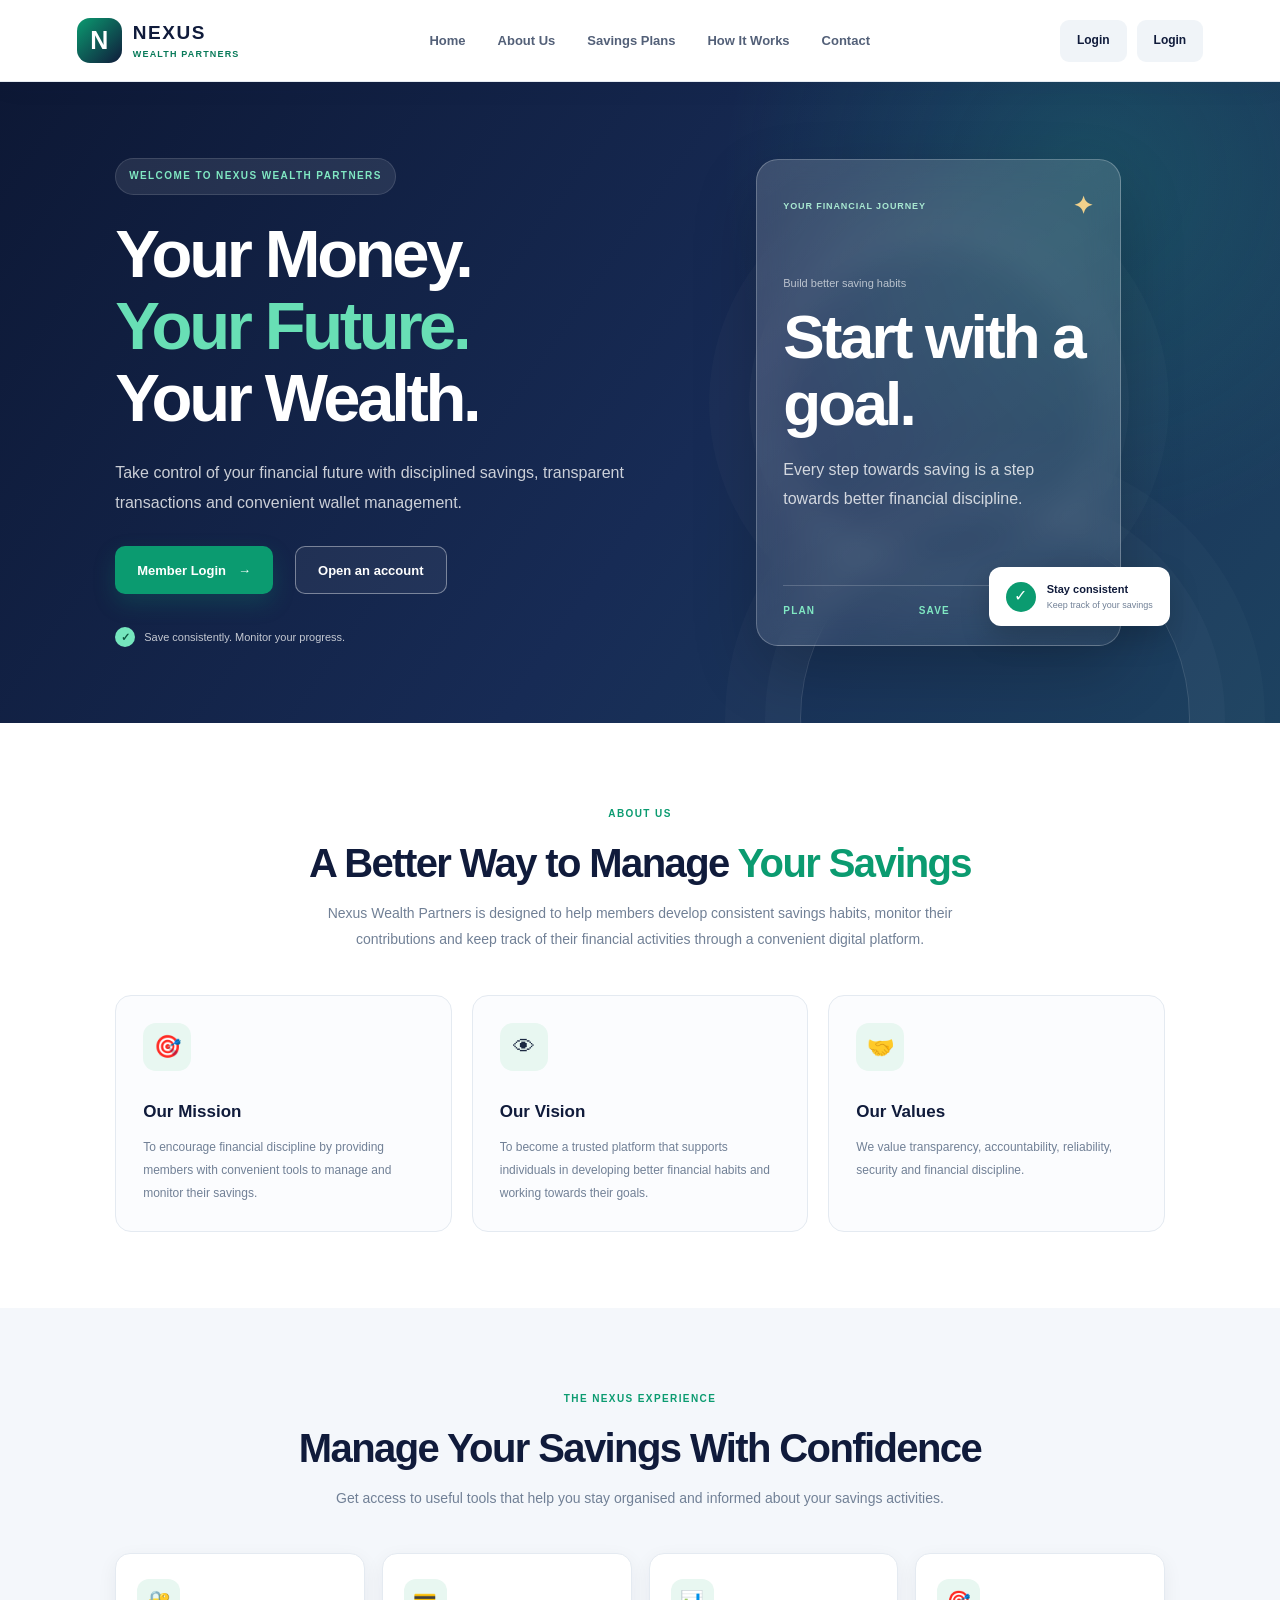
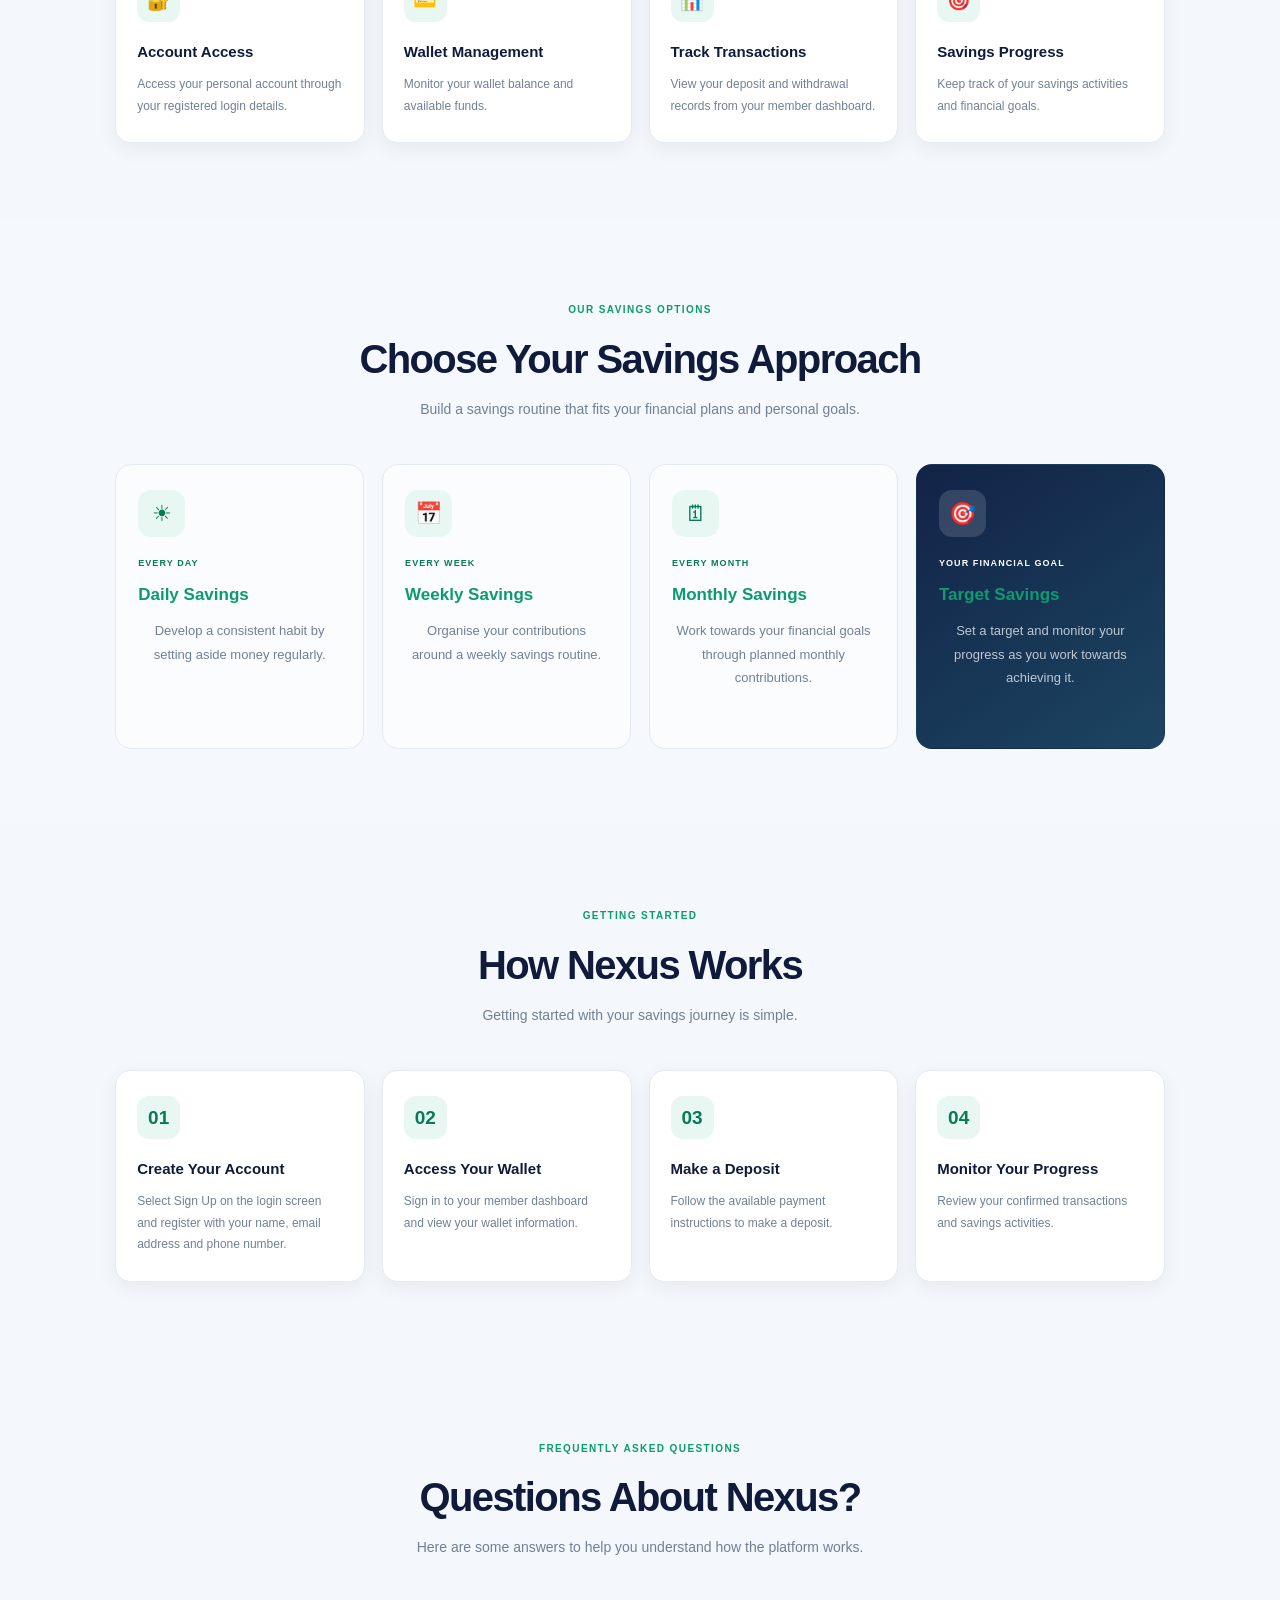
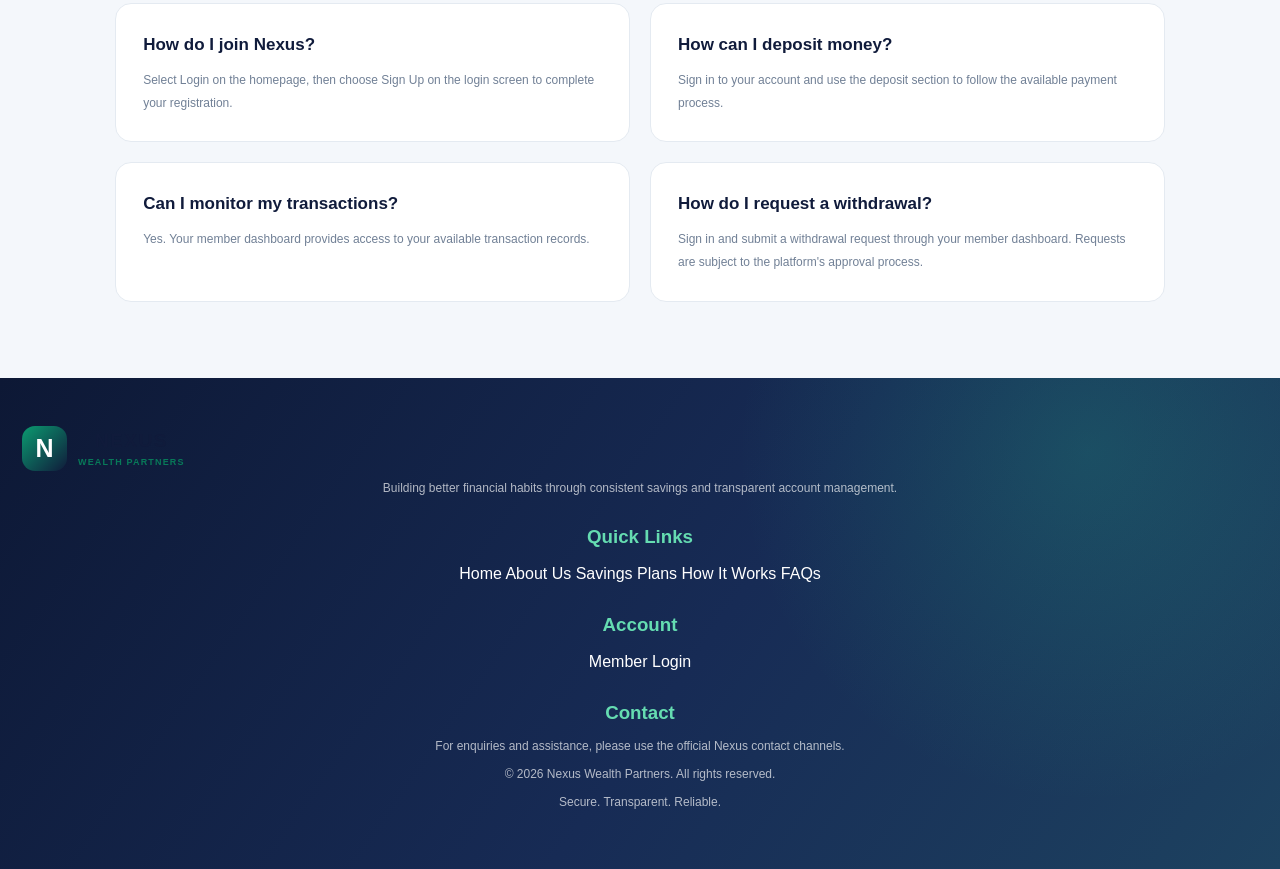
==== commit 66a9acb2: "Update index.html" ====
--- a/index.html
+++ b/index.html
@@ -52,6 +52,10 @@
                 Login
             </a>
 
+            <a href="account.html#register" class="header-login">
+                Login
+            </a>
+
         </div>
 
     </header>
@@ -88,7 +92,7 @@
                         Member Login <span>→</span>
                     </a>
 
-                    <a href="account.html#signup"
+                    <a href="account.html#register"
                        class="hero-secondary-btn">
                         Open an account
                     </a>
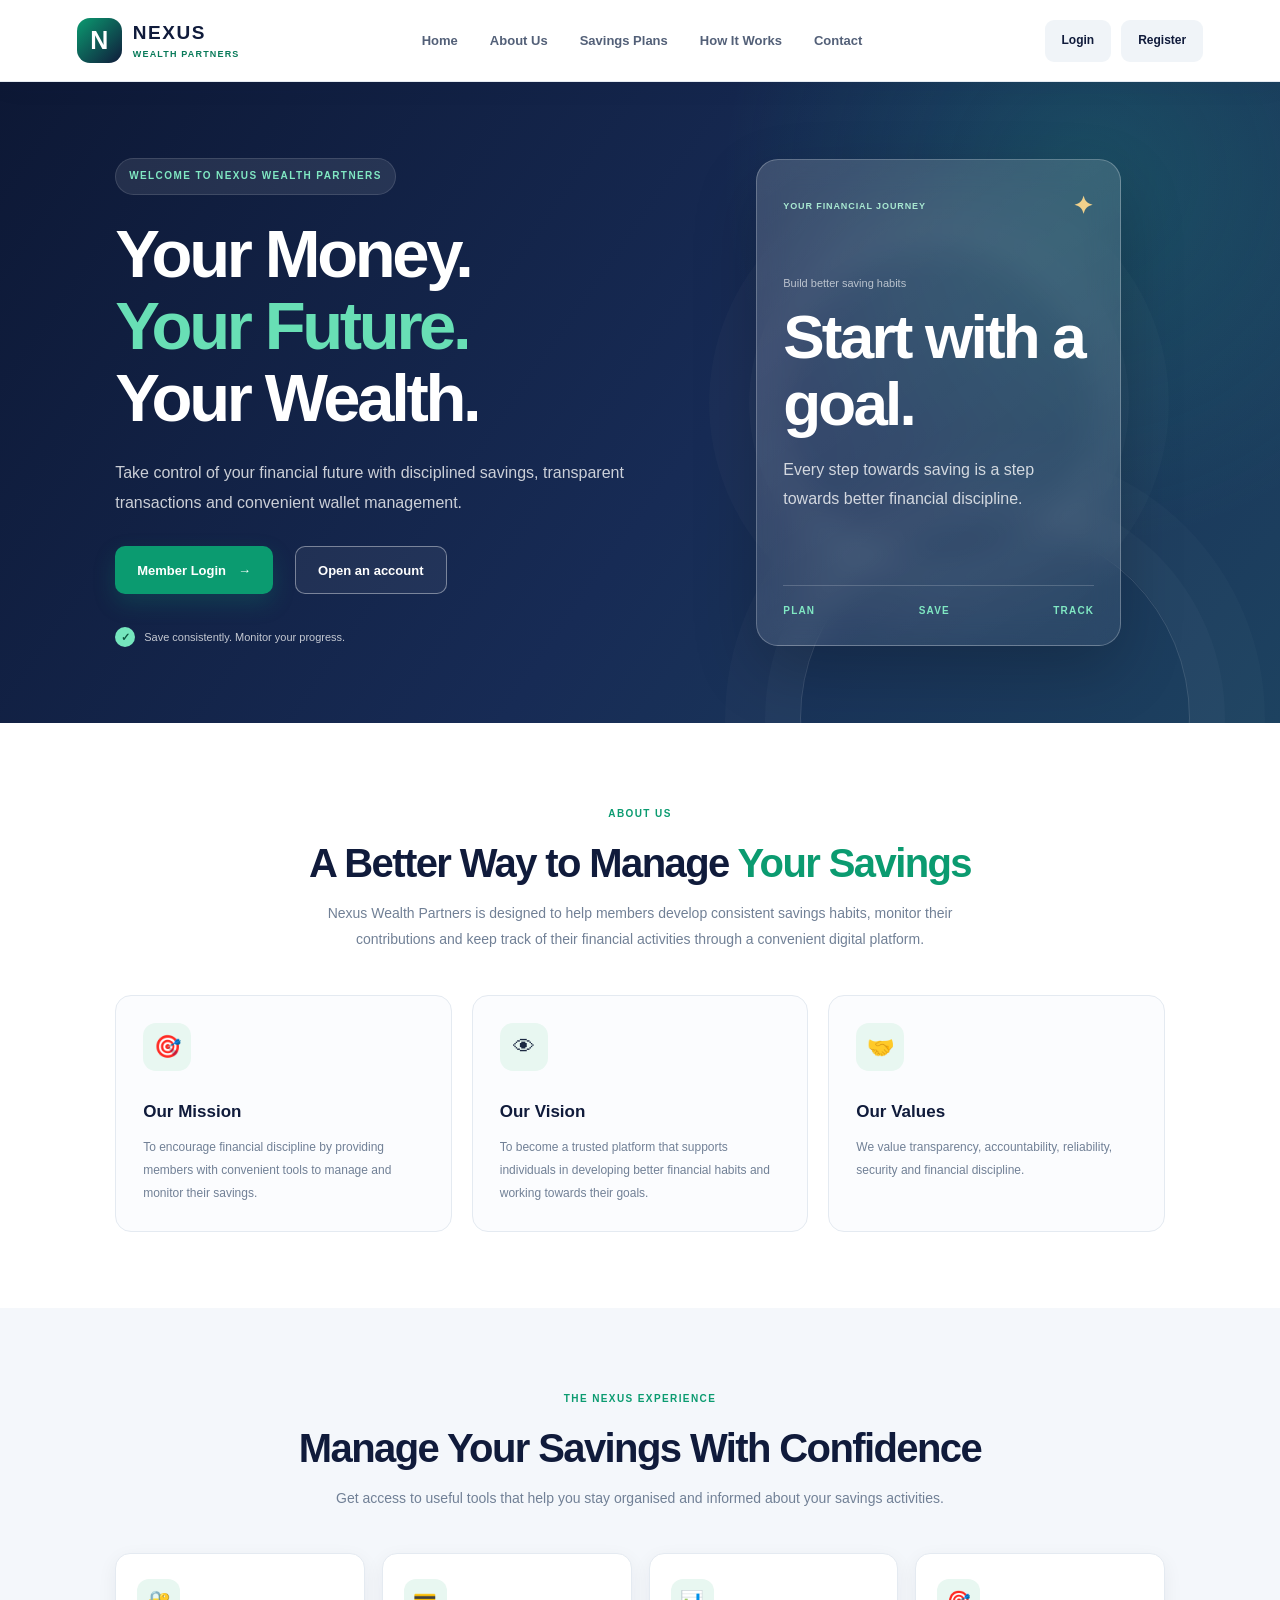
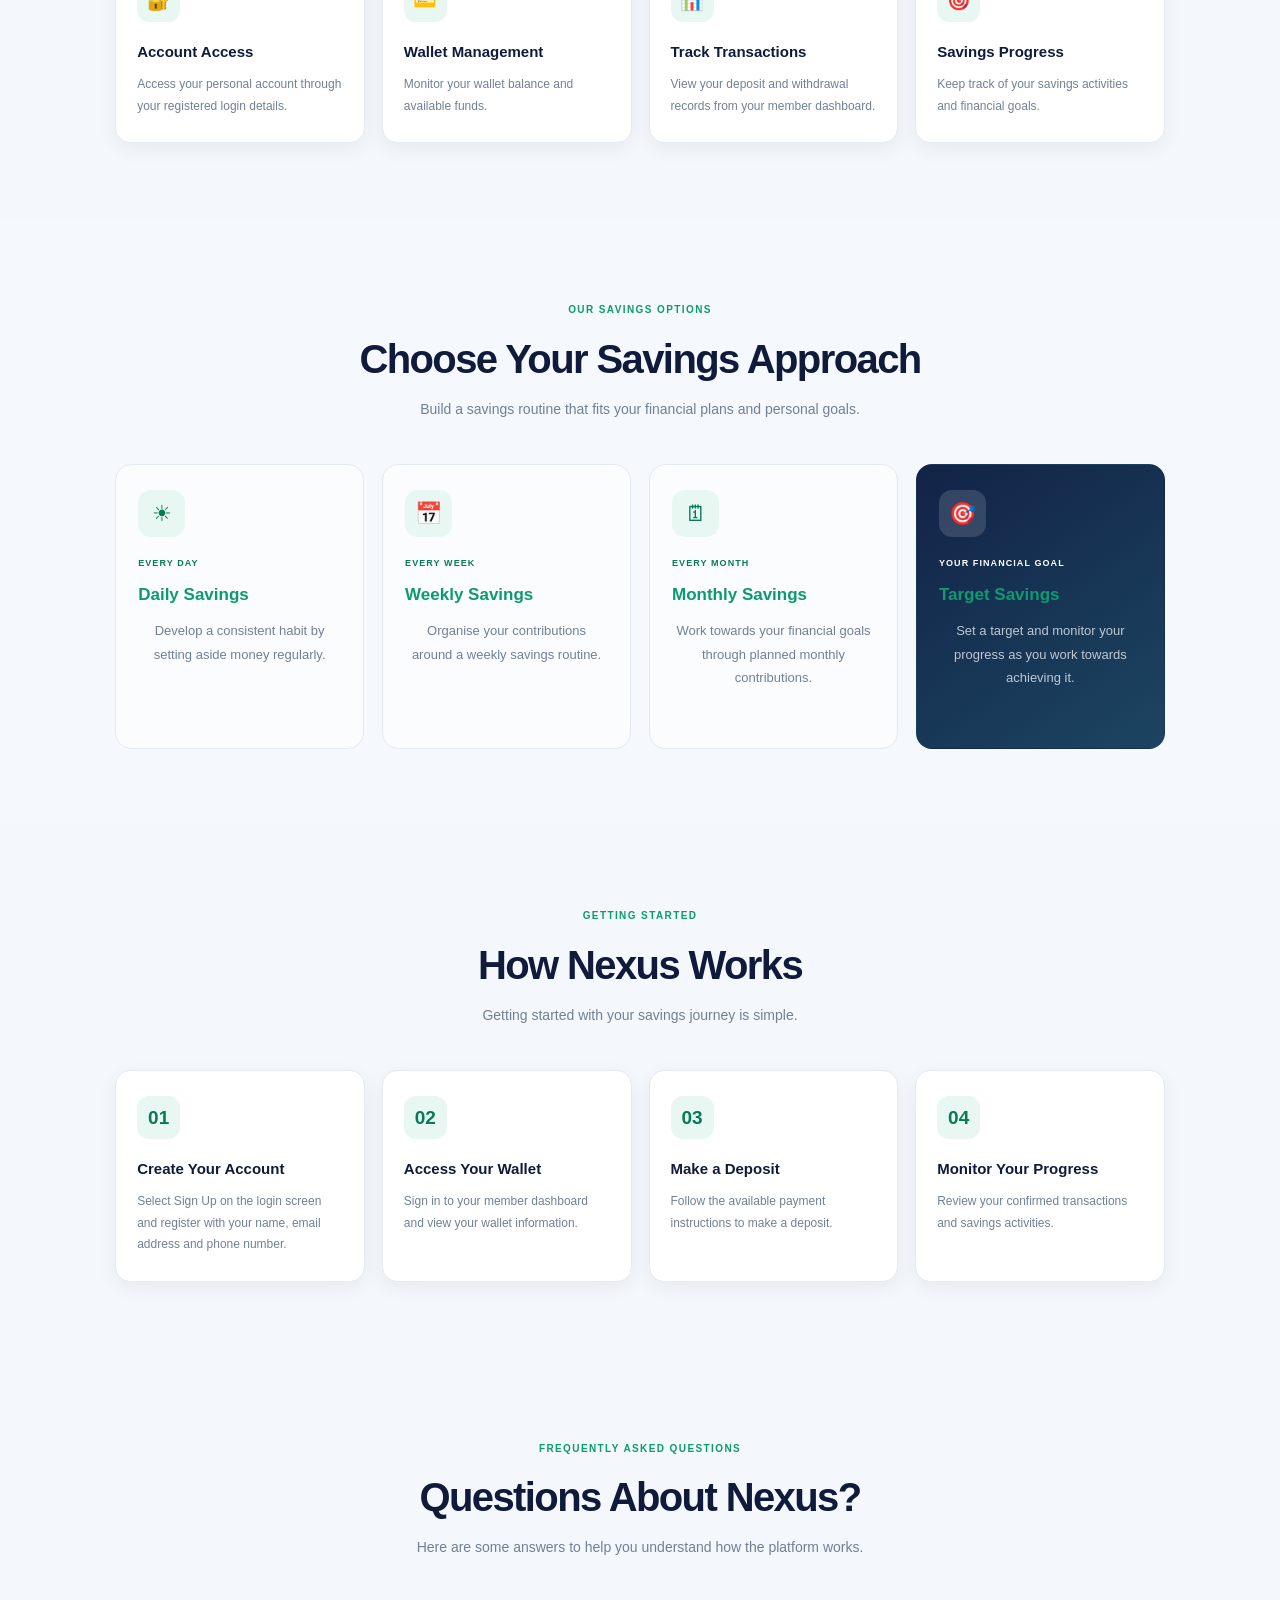
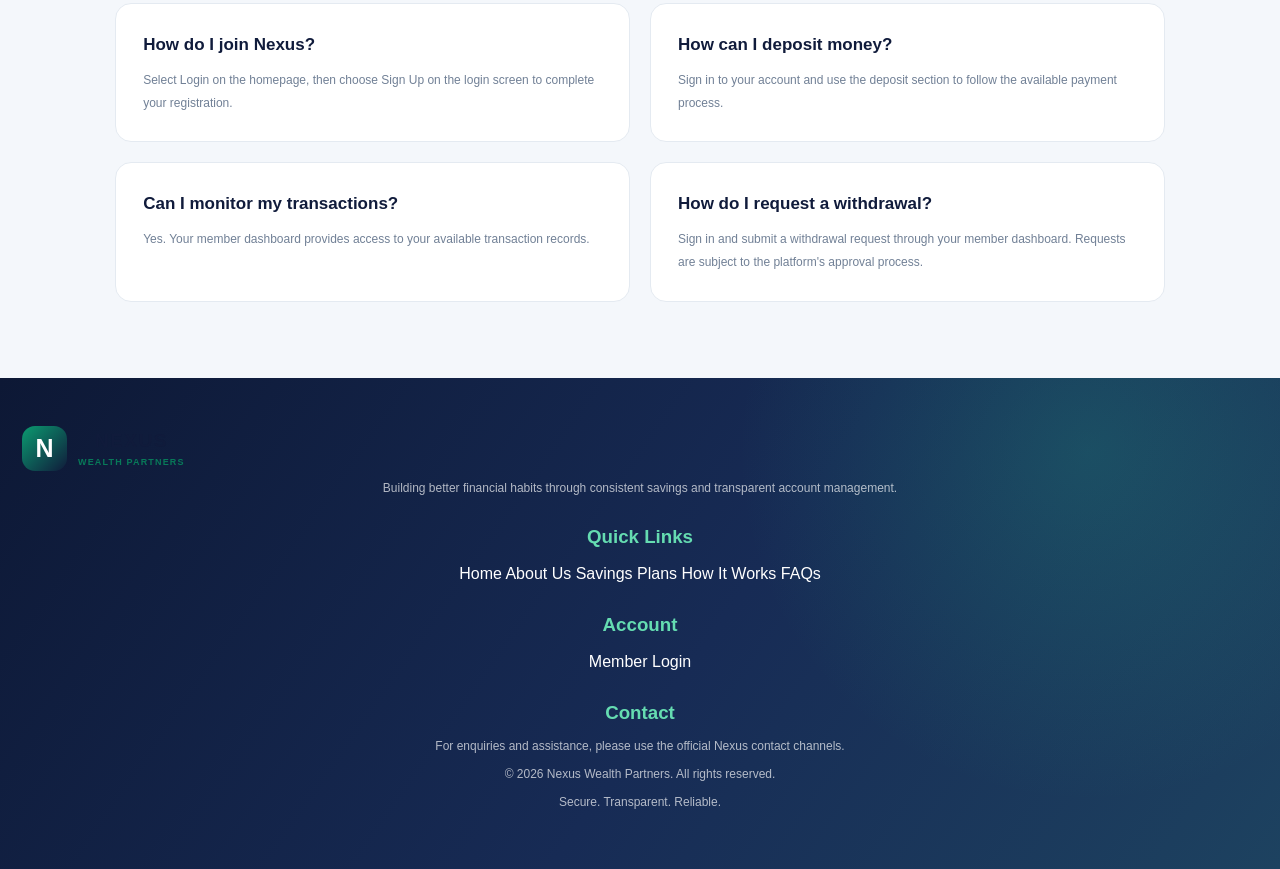
==== commit 63fb3c37: "Update index.html" ====
--- a/index.html
+++ b/index.html
@@ -53,7 +53,7 @@
             </a>
 
             <a href="account.html#register" class="header-login">
-                Login
+                Register 
             </a>
 
         </div>
@@ -139,17 +139,6 @@
 
                 </div>
 
-                <div class="hero-floating-note">
-
-                    <span>✓</span>
-
-                    <div>
-                        <strong>Stay consistent</strong>
-                        <small>Keep track of your savings</small>
-                    </div>
-
-                </div>
-
             </div>
 
         </section>
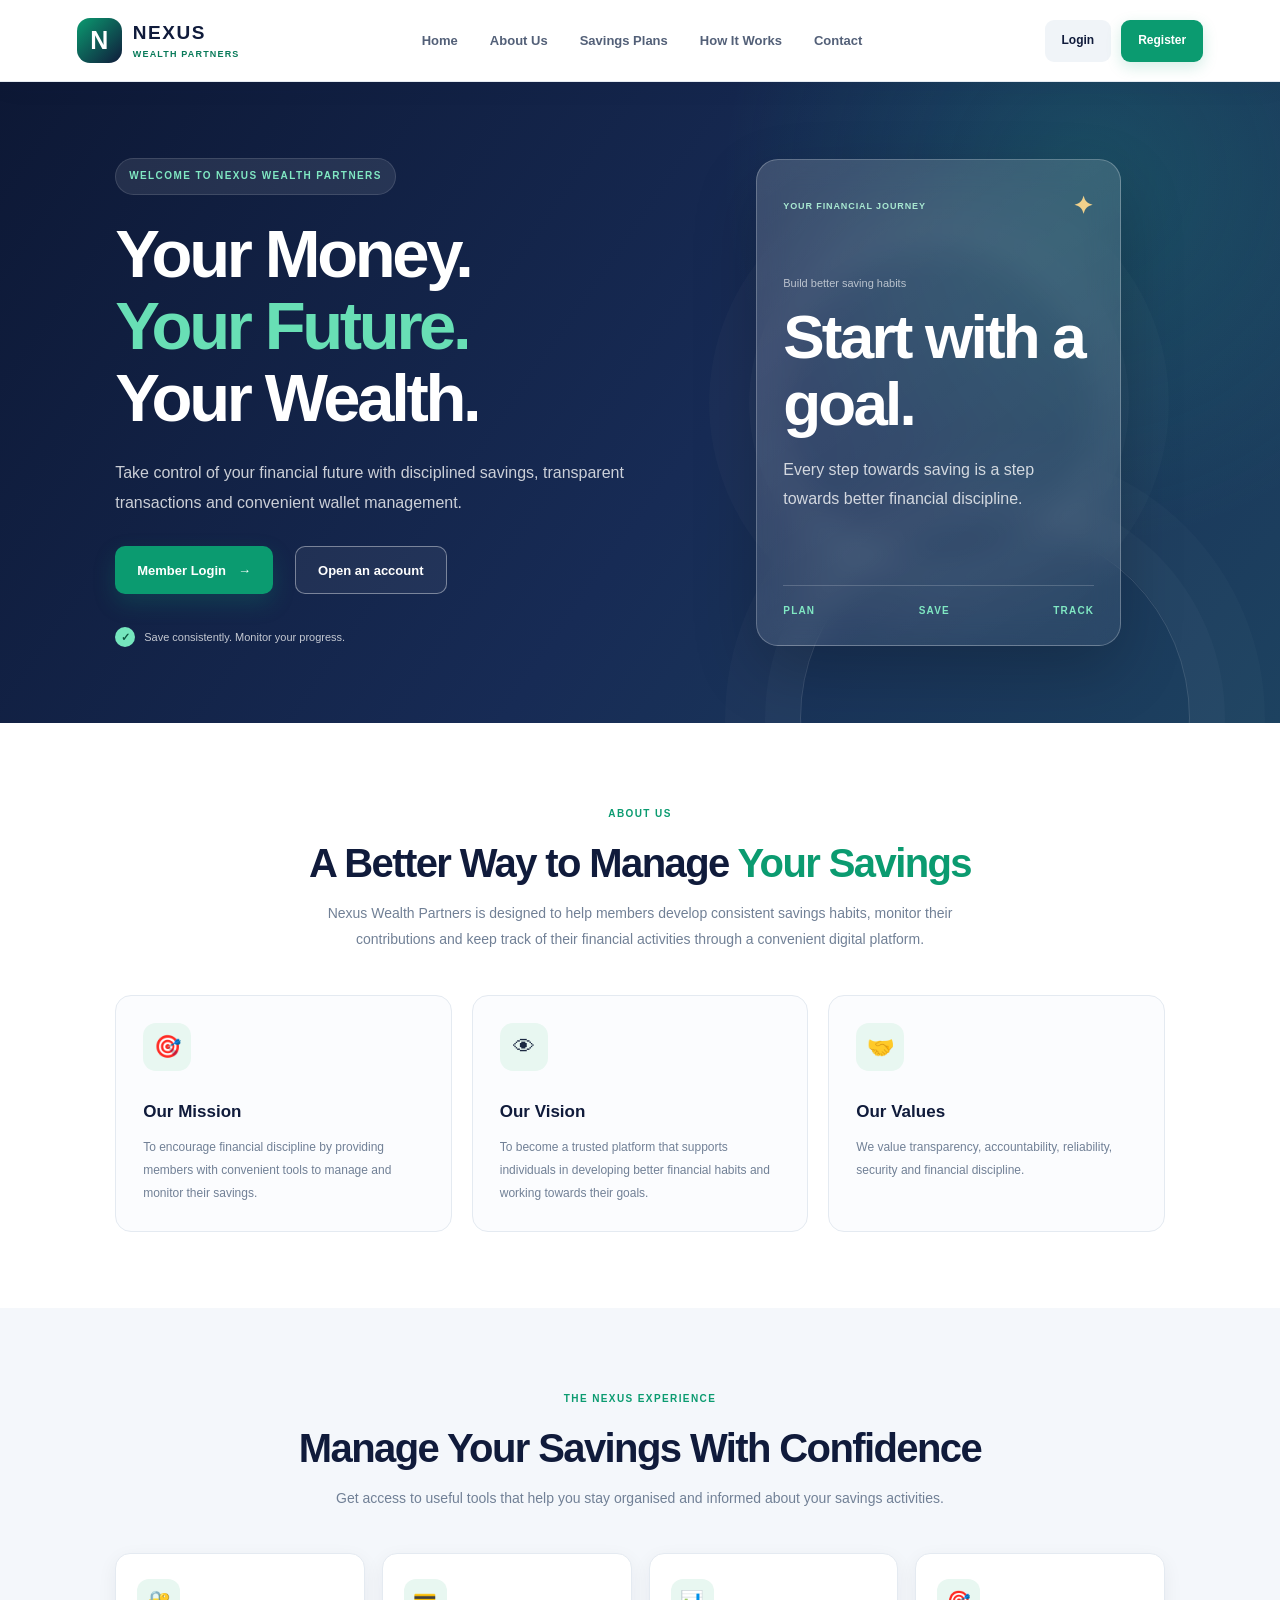
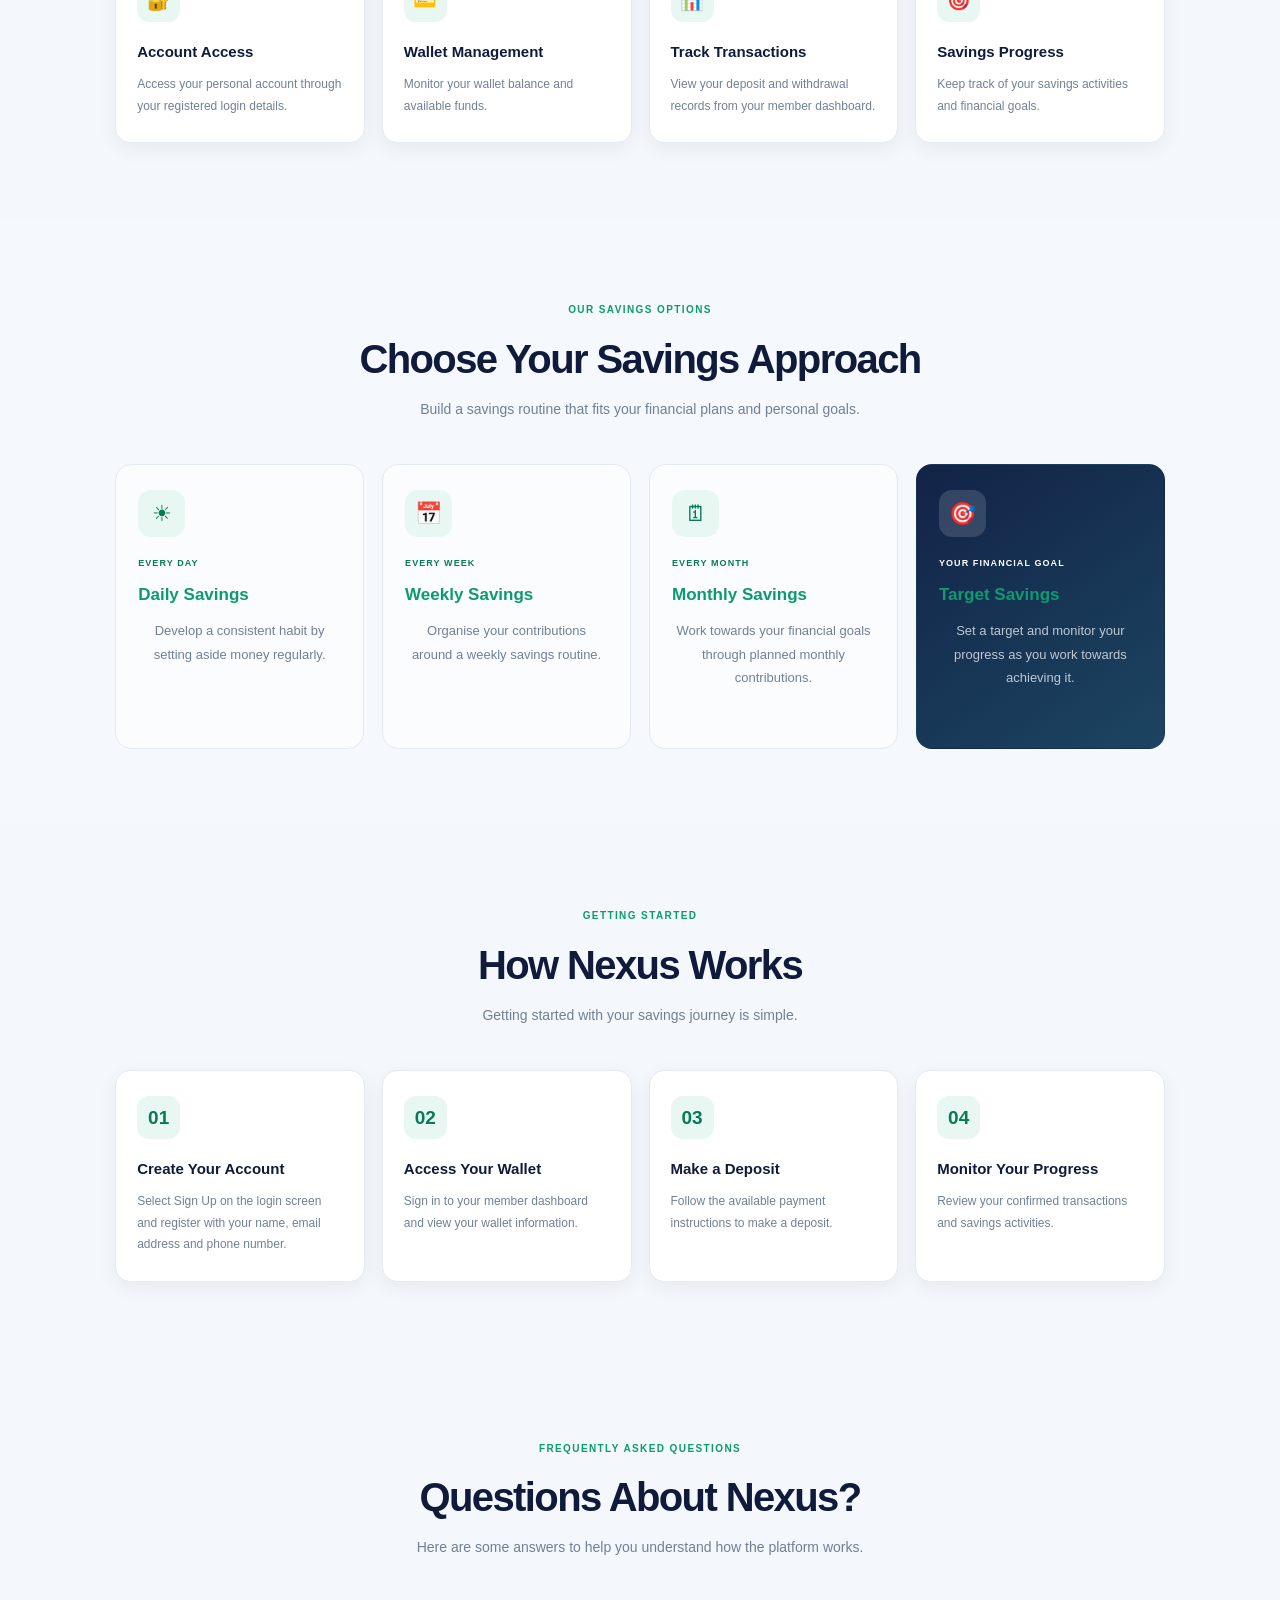
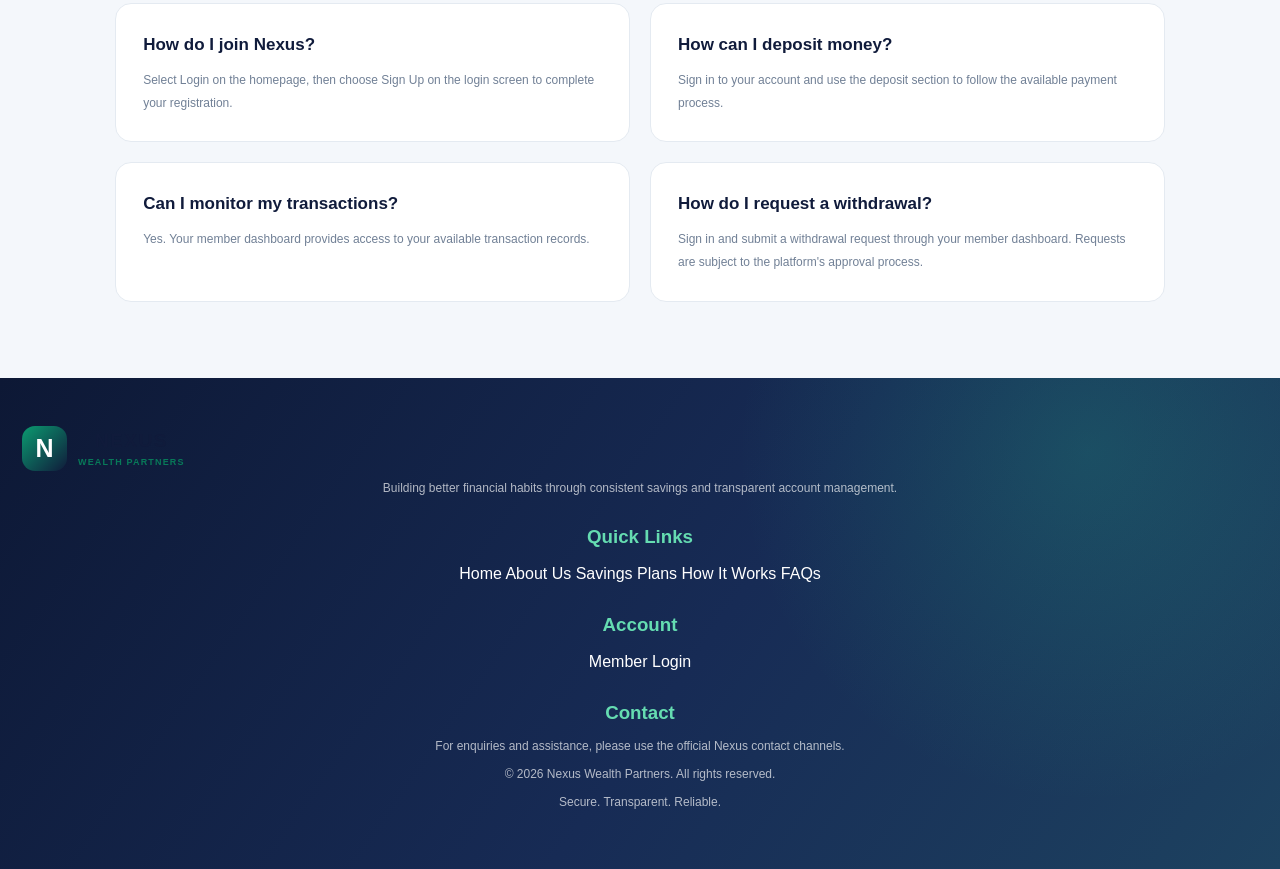
==== commit 2e813b5f: "Update index.html" ====
--- a/index.html
+++ b/index.html
@@ -52,7 +52,7 @@
                 Login
             </a>
 
-            <a href="account.html#register" class="header-login">
+            <a href="account.html#register" class="header-register">
                 Register 
             </a>
 
